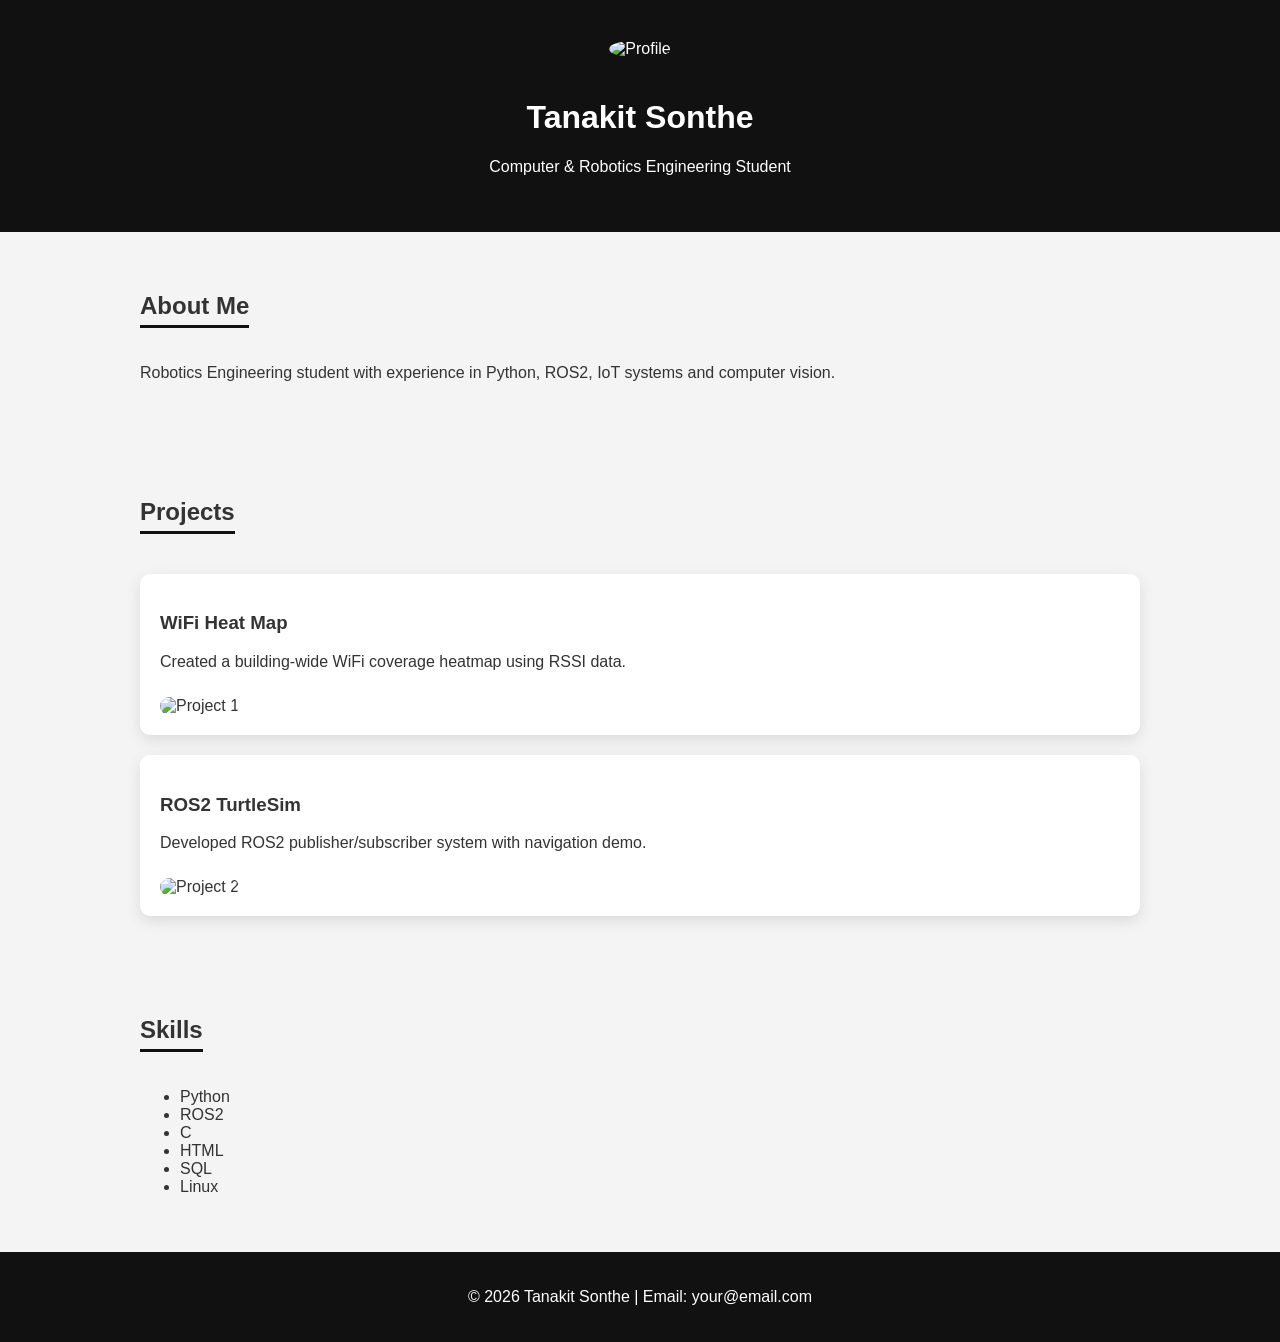
==== index.html @ e20c1412 "Update index.html" ====
<!DOCTYPE html>
<html lang="en">
<head>
<meta charset="UTF-8">
<meta name="viewport" content="width=device-width, initial-scale=1.0">
<title>Tanakit Portfolio</title>

<style>
body {
    margin: 0;
    font-family: Arial, sans-serif;
    background: #f4f4f4;
    color: #333;
}

header {
    background: #111;
    color: white;
    text-align: center;
    padding: 40px 20px;
}

header img {
    width: 150px;
    border-radius: 50%;
    margin-bottom: 20px;
}

section {
    padding: 40px 20px;
    max-width: 1000px;
    margin: auto;
}

h2 {
    border-bottom: 3px solid #111;
    display: inline-block;
    padding-bottom: 5px;
}

.project {
    background: white;
    padding: 20px;
    margin-top: 20px;
    border-radius: 10px;
    box-shadow: 0 5px 15px rgba(0,0,0,0.1);
}

.project img {
    width: 100%;
    border-radius: 10px;
    margin-top: 10px;
}

footer {
    text-align: center;
    padding: 20px;
    background: #111;
    color: white;
}
</style>
</head>

<body>

<header>
    <!-- เปลี่ยนรูปตรงนี้ -->
    <img src="images/profile.jpg" alt="Profile">
    <h1>Tanakit Sonthe</h1>
    <p>Computer & Robotics Engineering Student</p>
</header>

<section>
    <h2>About Me</h2>
    <p>
        Robotics Engineering student with experience in Python, ROS2, 
        IoT systems and computer vision.
    </p>
</section>

<section>
    <h2>Projects</h2>

    <div class="project">
        <h3>WiFi Heat Map</h3>
        <p>Created a building-wide WiFi coverage heatmap using RSSI data.</p>
        <!-- ใส่รูปโปรเจค -->
        <img src="images/project1.jpg" alt="Project 1">
    </div>

    <div class="project">
        <h3>ROS2 TurtleSim</h3>
        <p>Developed ROS2 publisher/subscriber system with navigation demo.</p>
        <img src="images/project2.jpg" alt="Project 2">
    </div>

</section>

<section>
    <h2>Skills</h2>
    <ul>
        <li>Python</li>
        <li>ROS2</li>
        <li>C</li>
        <li>HTML</li>
        <li>SQL</li>
        <li>Linux</li>
    </ul>
</section>

<footer>
    <p>© 2026 Tanakit Sonthe | Email: your@email.com</p>
</footer>

</body>
</html>
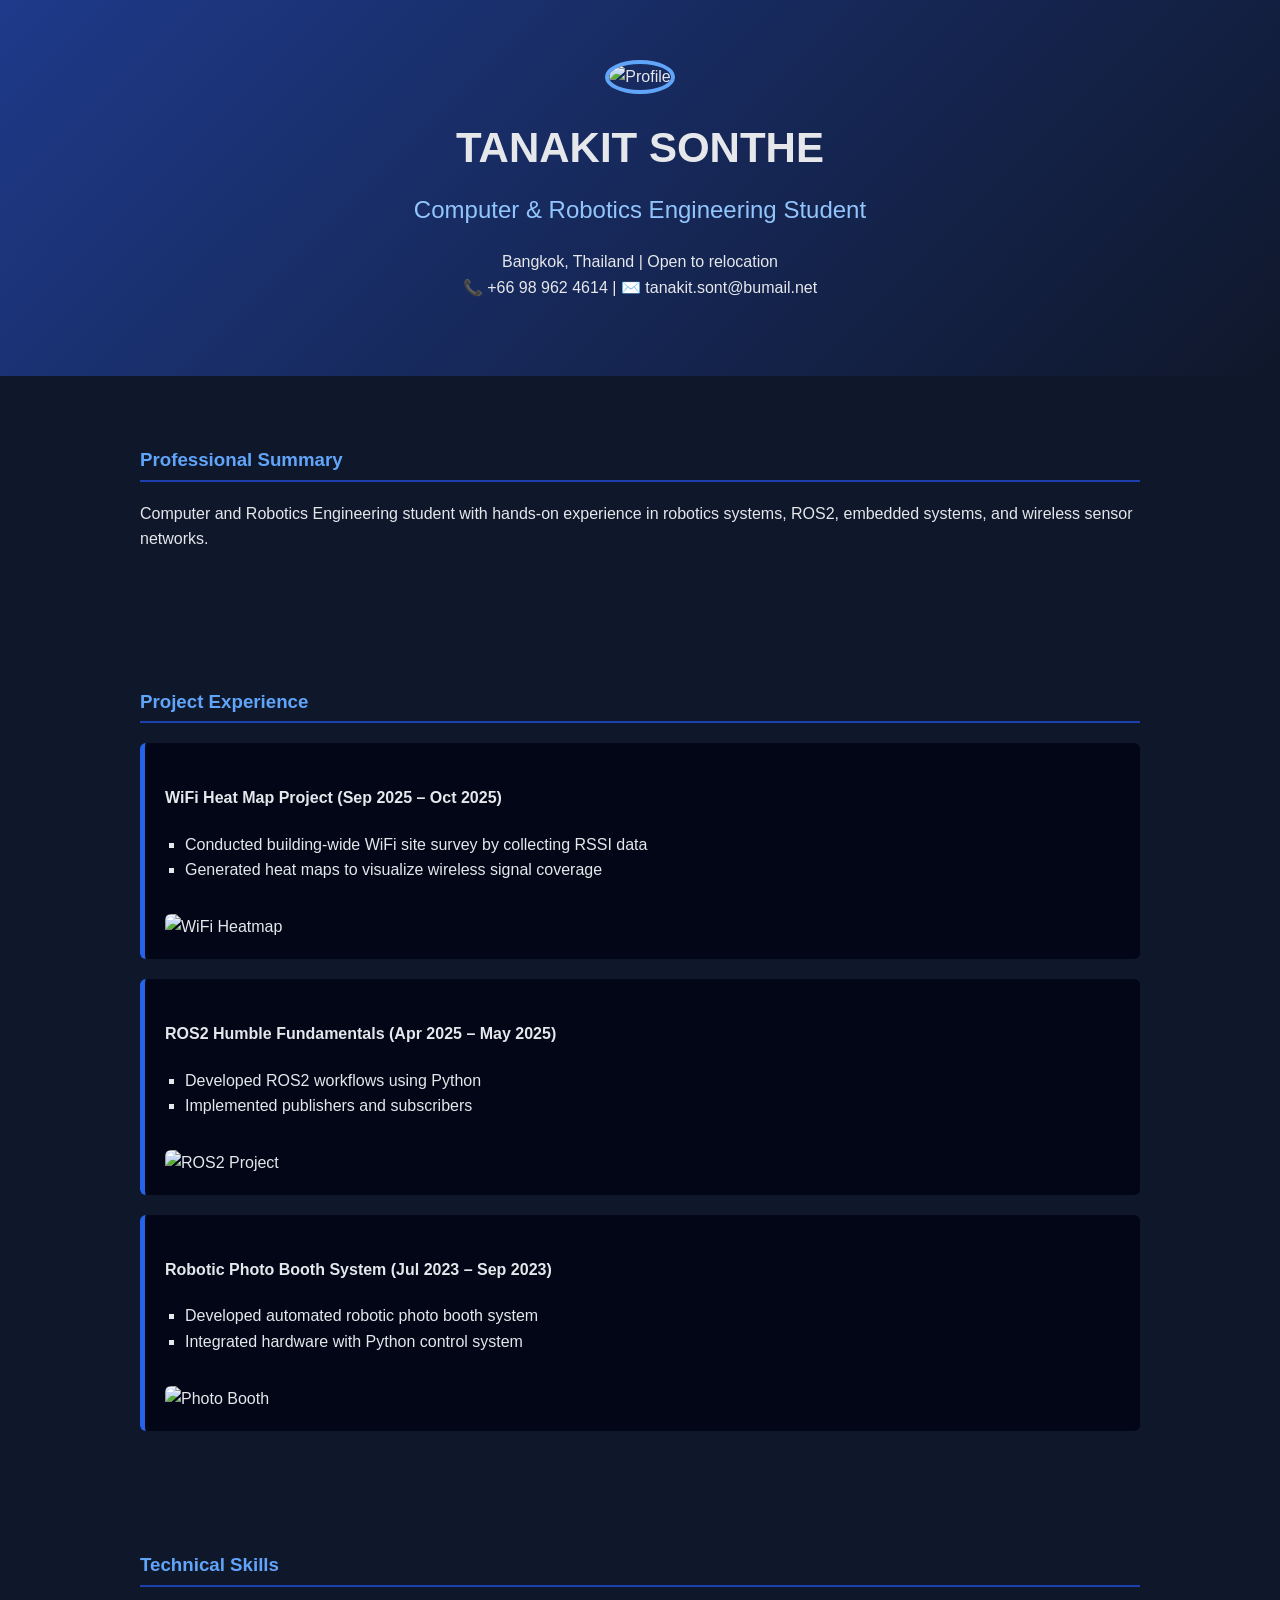
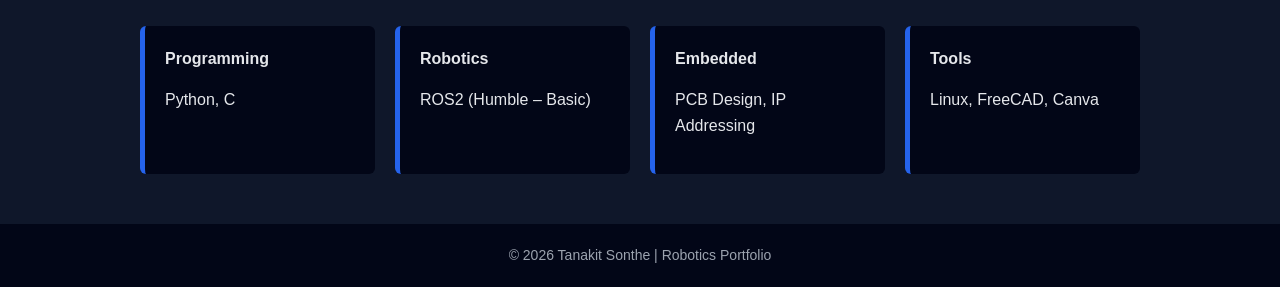
==== commit 2fabcf13: "Update index.html" ====
--- a/index.html
+++ b/index.html
@@ -1,115 +1,183 @@
 <!DOCTYPE html>
 <html lang="en">
 <head>
-<meta charset="UTF-8">
-<meta name="viewport" content="width=device-width, initial-scale=1.0">
-<title>Tanakit Portfolio</title>
+    <meta charset="UTF-8">
+    <title>Tanakit Sonthe | Portfolio</title>
+    <meta name="viewport" content="width=device-width, initial-scale=1.0">
 
-<style>
-body {
-    margin: 0;
-    font-family: Arial, sans-serif;
-    background: #f4f4f4;
-    color: #333;
-}
+    <style>
+        body {
+            margin: 0;
+            font-family: Arial, Helvetica, sans-serif;
+            background: #0f172a;
+            color: #e5e7eb;
+            line-height: 1.6;
+        }
 
-header {
-    background: #111;
-    color: white;
-    text-align: center;
-    padding: 40px 20px;
-}
+        header {
+            background: linear-gradient(135deg, #1e3a8a, #0f172a);
+            padding: 60px 20px;
+            text-align: center;
+        }
 
-header img {
-    width: 150px;
-    border-radius: 50%;
-    margin-bottom: 20px;
-}
+        .profile-img {
+            width: 150px;
+            height: 150px;
+            border-radius: 50%;
+            object-fit: cover;
+            border: 4px solid #60a5fa;
+            margin-bottom: 20px;
+        }
 
-section {
-    padding: 40px 20px;
-    max-width: 1000px;
-    margin: auto;
-}
+        header h1 {
+            margin: 0;
+            font-size: 42px;
+        }
 
-h2 {
-    border-bottom: 3px solid #111;
-    display: inline-block;
-    padding-bottom: 5px;
-}
+        header h2 {
+            margin-top: 10px;
+            font-weight: normal;
+            color: #93c5fd;
+        }
 
-.project {
-    background: white;
-    padding: 20px;
-    margin-top: 20px;
-    border-radius: 10px;
-    box-shadow: 0 5px 15px rgba(0,0,0,0.1);
-}
+        section {
+            max-width: 1000px;
+            margin: auto;
+            padding: 50px 20px;
+        }
 
-.project img {
-    width: 100%;
-    border-radius: 10px;
-    margin-top: 10px;
-}
+        h3 {
+            color: #60a5fa;
+            border-bottom: 2px solid #1e40af;
+            padding-bottom: 5px;
+        }
 
-footer {
-    text-align: center;
-    padding: 20px;
-    background: #111;
-    color: white;
-}
-</style>
+        .card {
+            background: #020617;
+            border-left: 5px solid #2563eb;
+            padding: 20px;
+            margin-top: 20px;
+            border-radius: 6px;
+        }
+
+        .project-img {
+            width: 100%;
+            margin-top: 15px;
+            border-radius: 6px;
+        }
+
+        ul {
+            list-style: square;
+            padding-left: 20px;
+        }
+
+        .skills {
+            display: grid;
+            grid-template-columns: repeat(auto-fit, minmax(220px, 1fr));
+            gap: 20px;
+        }
+
+        footer {
+            background: #020617;
+            text-align: center;
+            padding: 20px;
+            font-size: 14px;
+            color: #9ca3af;
+        }
+
+        a {
+            color: #60a5fa;
+            text-decoration: none;
+        }
+
+        a:hover {
+            text-decoration: underline;
+        }
+    </style>
 </head>
 
 <body>
 
 <header>
-    <!-- เปลี่ยนรูปตรงนี้ -->
-    <img src="images/profile.jpg" alt="Profile">
-    <h1>Tanakit Sonthe</h1>
-    <p>Computer & Robotics Engineering Student</p>
+
+    <!-- ใส่รูปโปรไฟล์ตรงนี้ -->
+    <img src="images/profile.jpg" alt="Profile" class="profile-img">
+
+    <h1>TANAKIT SONTHE</h1>
+    <h2>Computer & Robotics Engineering Student</h2>
+    <p>
+        Bangkok, Thailand | Open to relocation<br>
+        📞 +66 98 962 4614 | ✉️ tanakit.sont@bumail.net
+    </p>
 </header>
 
 <section>
-    <h2>About Me</h2>
+    <h3>Professional Summary</h3>
     <p>
-        Robotics Engineering student with experience in Python, ROS2, 
-        IoT systems and computer vision.
+        Computer and Robotics Engineering student with hands-on experience in robotics systems,
+        ROS2, embedded systems, and wireless sensor networks.
     </p>
 </section>
 
 <section>
-    <h2>Projects</h2>
+    <h3>Project Experience</h3>
 
-    <div class="project">
-        <h3>WiFi Heat Map</h3>
-        <p>Created a building-wide WiFi coverage heatmap using RSSI data.</p>
+    <div class="card">
+        <h4>WiFi Heat Map Project (Sep 2025 – Oct 2025)</h4>
+        <ul>
+            <li>Conducted building-wide WiFi site survey by collecting RSSI data</li>
+            <li>Generated heat maps to visualize wireless signal coverage</li>
+        </ul>
+
         <!-- ใส่รูปโปรเจค -->
-        <img src="images/project1.jpg" alt="Project 1">
+        <img src="images/wifi.jpg" alt="WiFi Heatmap" class="project-img">
     </div>
 
-    <div class="project">
-        <h3>ROS2 TurtleSim</h3>
-        <p>Developed ROS2 publisher/subscriber system with navigation demo.</p>
-        <img src="images/project2.jpg" alt="Project 2">
+    <div class="card">
+        <h4>ROS2 Humble Fundamentals (Apr 2025 – May 2025)</h4>
+        <ul>
+            <li>Developed ROS2 workflows using Python</li>
+            <li>Implemented publishers and subscribers</li>
+        </ul>
+
+        <img src="images/ros2.jpg" alt="ROS2 Project" class="project-img">
     </div>
 
+    <div class="card">
+        <h4>Robotic Photo Booth System (Jul 2023 – Sep 2023)</h4>
+        <ul>
+            <li>Developed automated robotic photo booth system</li>
+            <li>Integrated hardware with Python control system</li>
+        </ul>
+
+        <img src="images/photobooth.jpg" alt="Photo Booth" class="project-img">
+    </div>
 </section>
 
 <section>
-    <h2>Skills</h2>
-    <ul>
-        <li>Python</li>
-        <li>ROS2</li>
-        <li>C</li>
-        <li>HTML</li>
-        <li>SQL</li>
-        <li>Linux</li>
-    </ul>
+    <h3>Technical Skills</h3>
+    <div class="skills">
+        <div class="card">
+            <strong>Programming</strong>
+            <p>Python, C</p>
+        </div>
+        <div class="card">
+            <strong>Robotics</strong>
+            <p>ROS2 (Humble – Basic)</p>
+        </div>
+        <div class="card">
+            <strong>Embedded</strong>
+            <p>PCB Design, IP Addressing</p>
+        </div>
+        <div class="card">
+            <strong>Tools</strong>
+            <p>Linux, FreeCAD, Canva</p>
+        </div>
+    </div>
 </section>
 
 <footer>
-    <p>© 2026 Tanakit Sonthe | Email: your@email.com</p>
+    © 2026 Tanakit Sonthe | Robotics Portfolio
 </footer>
 
 </body>
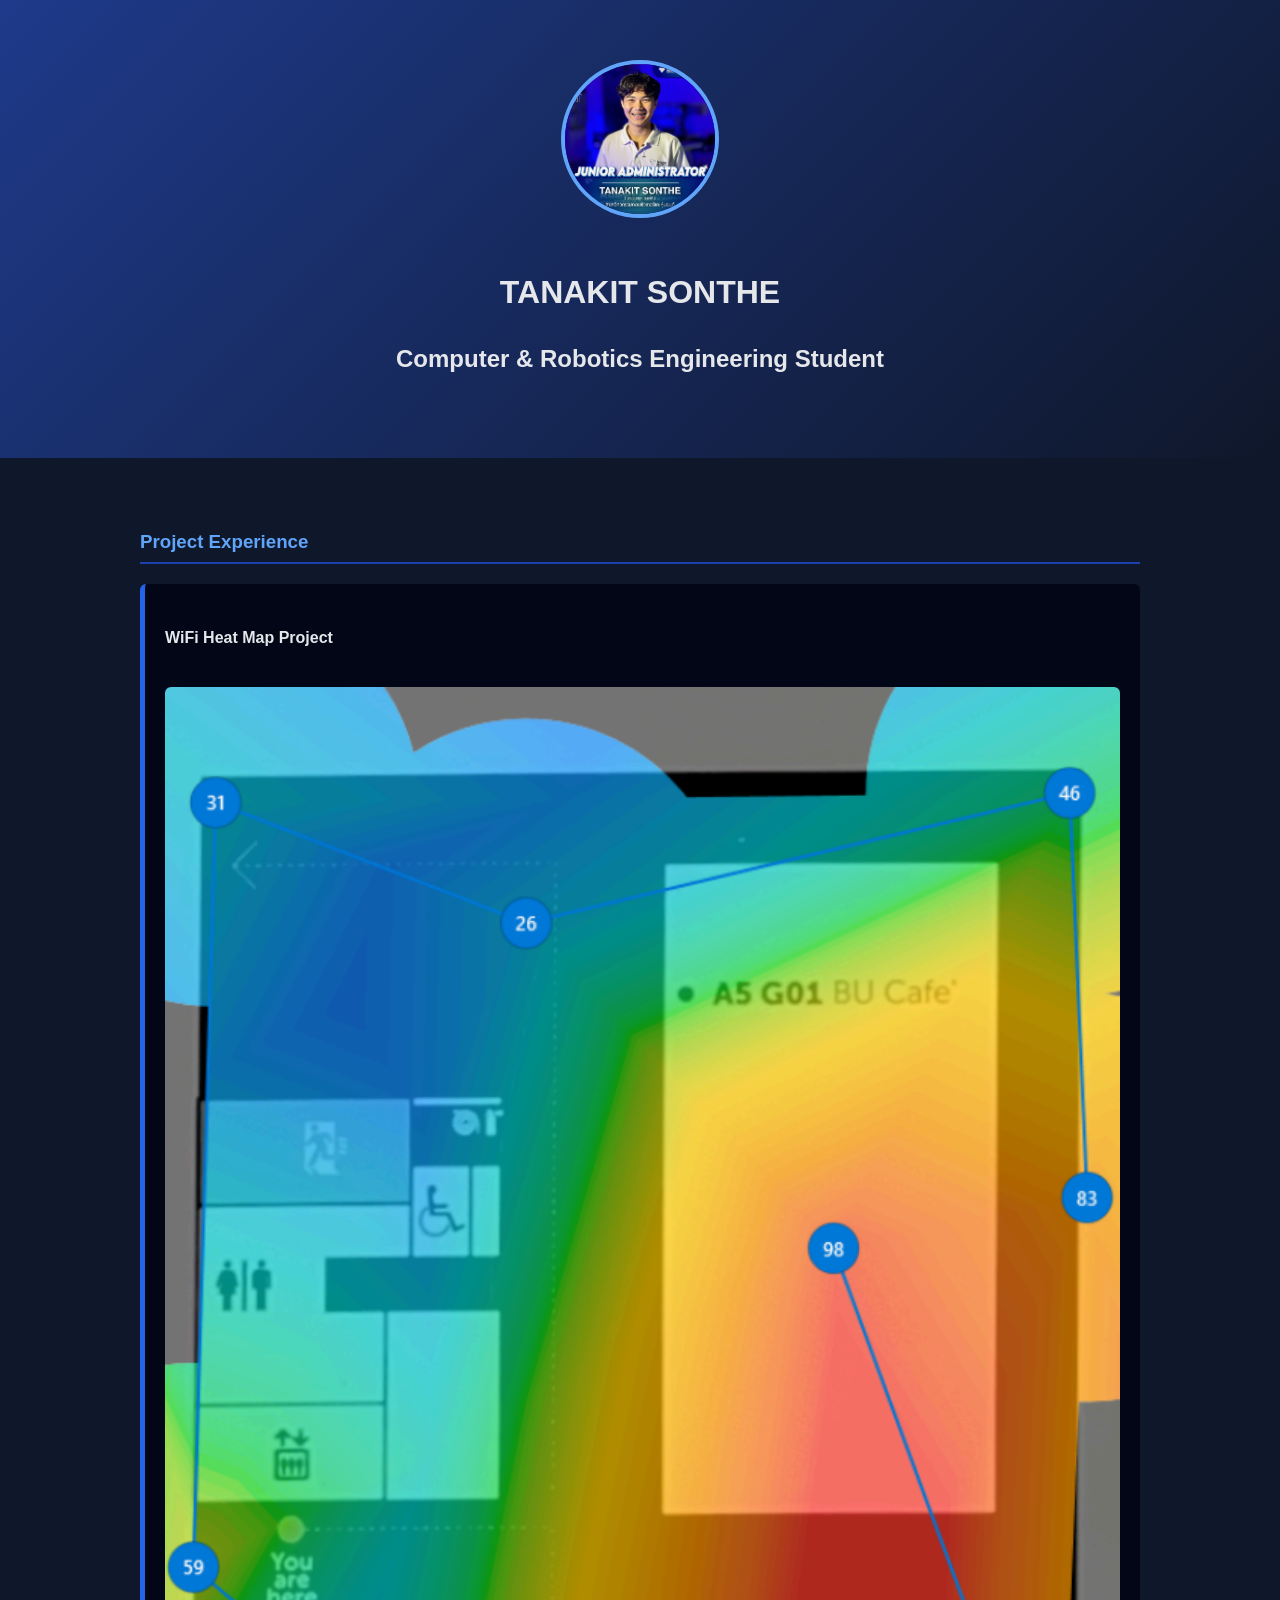
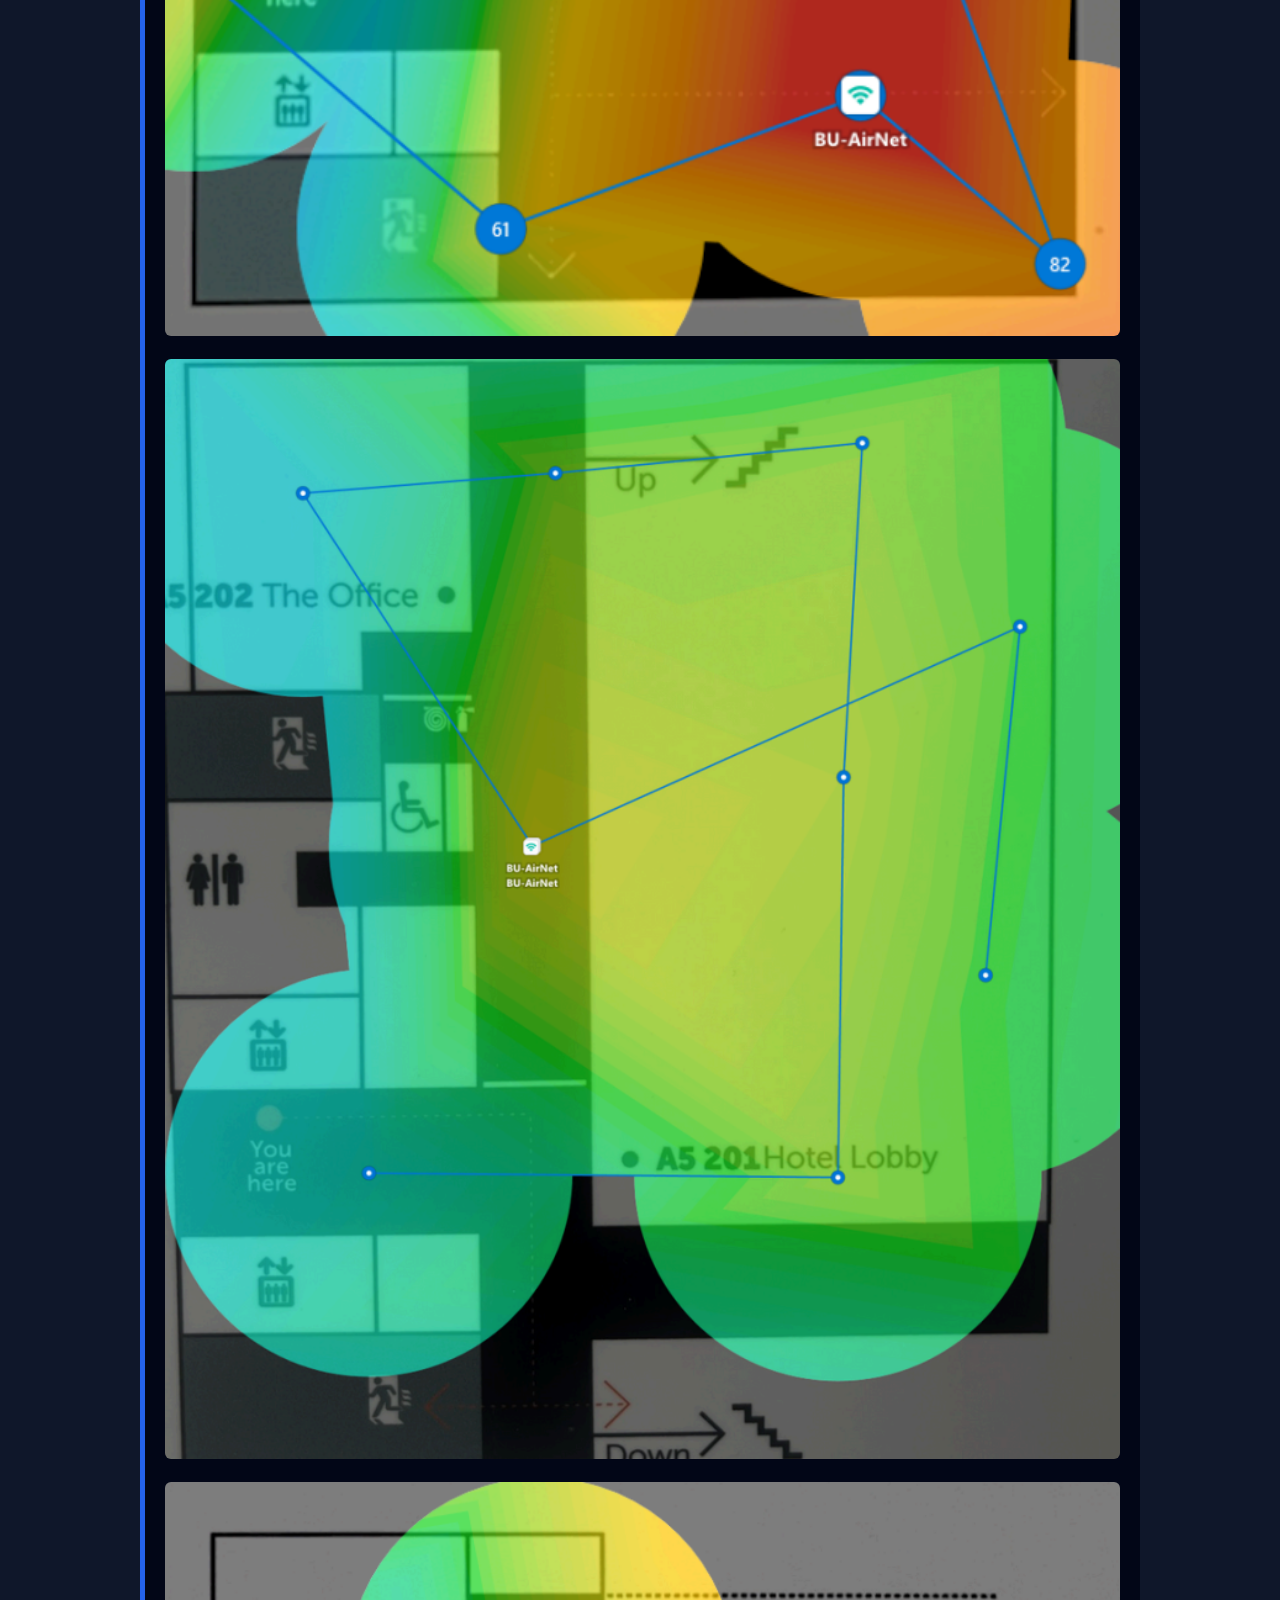
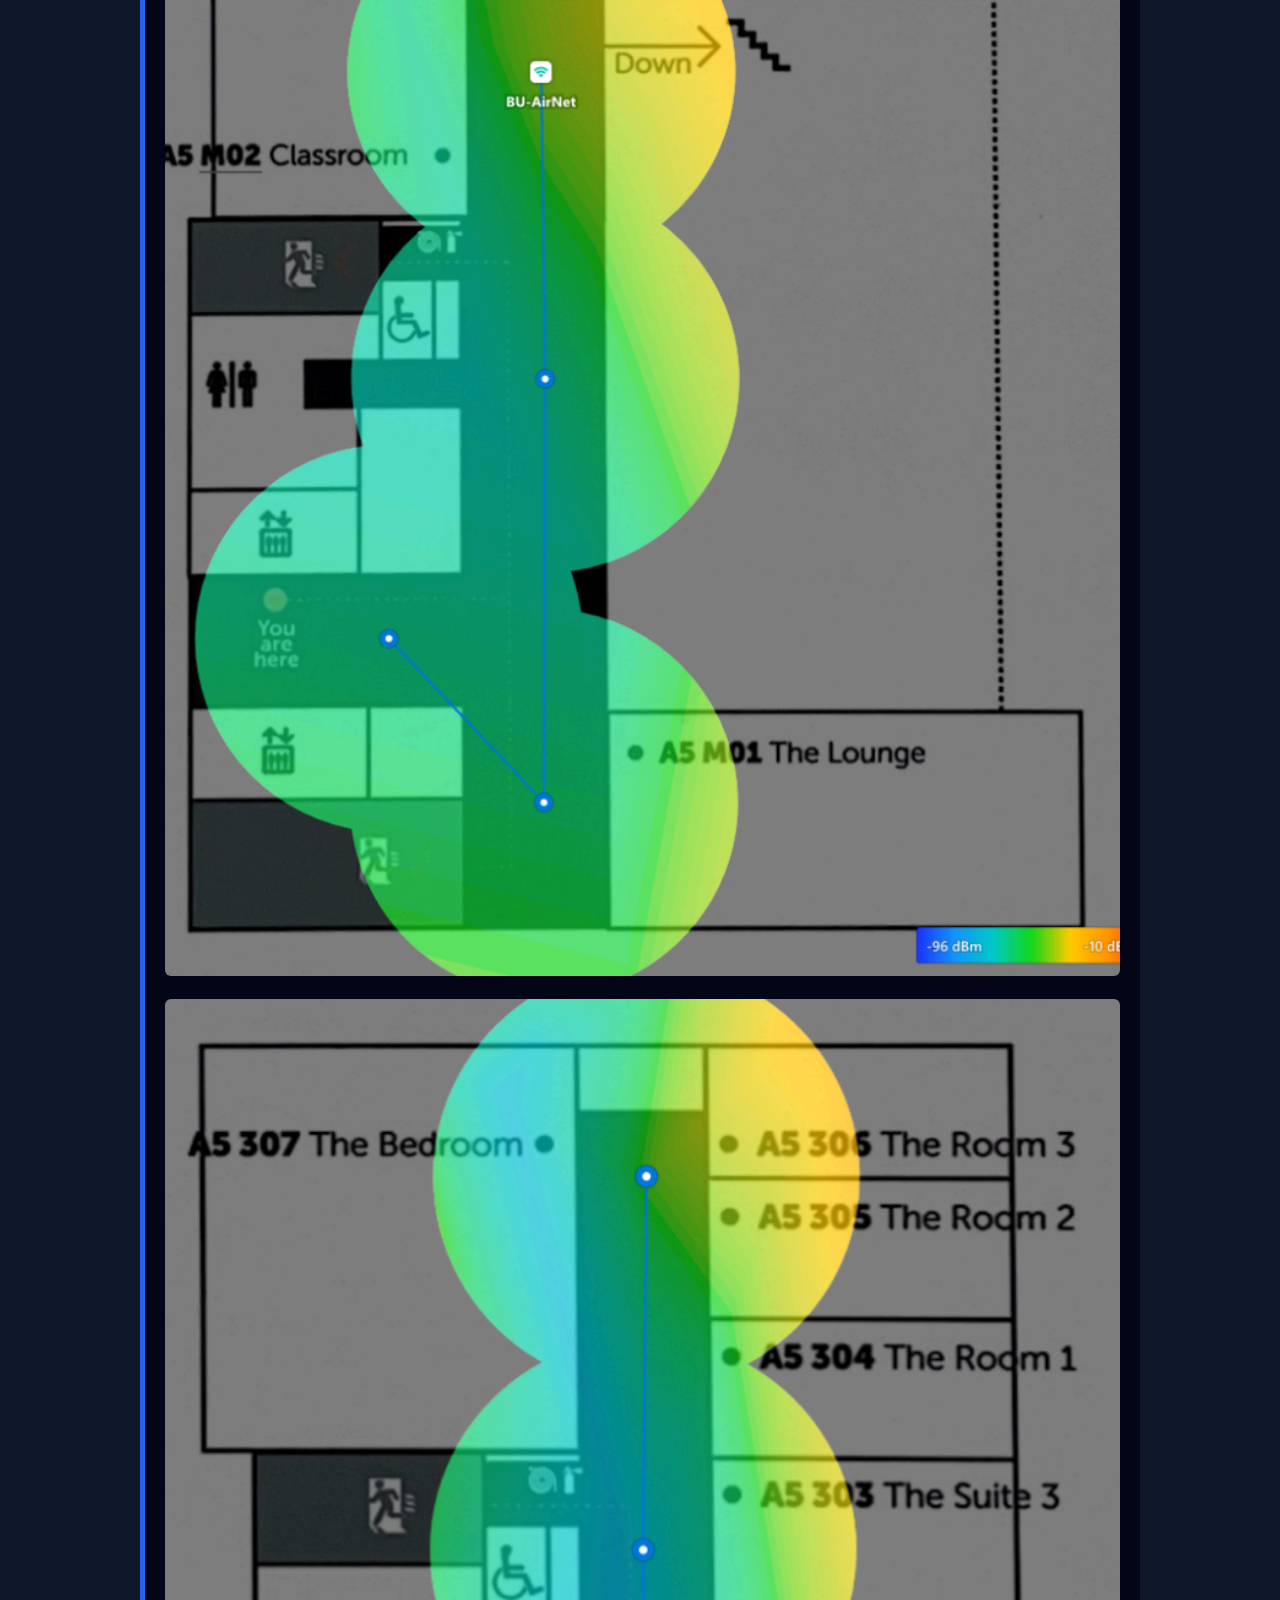
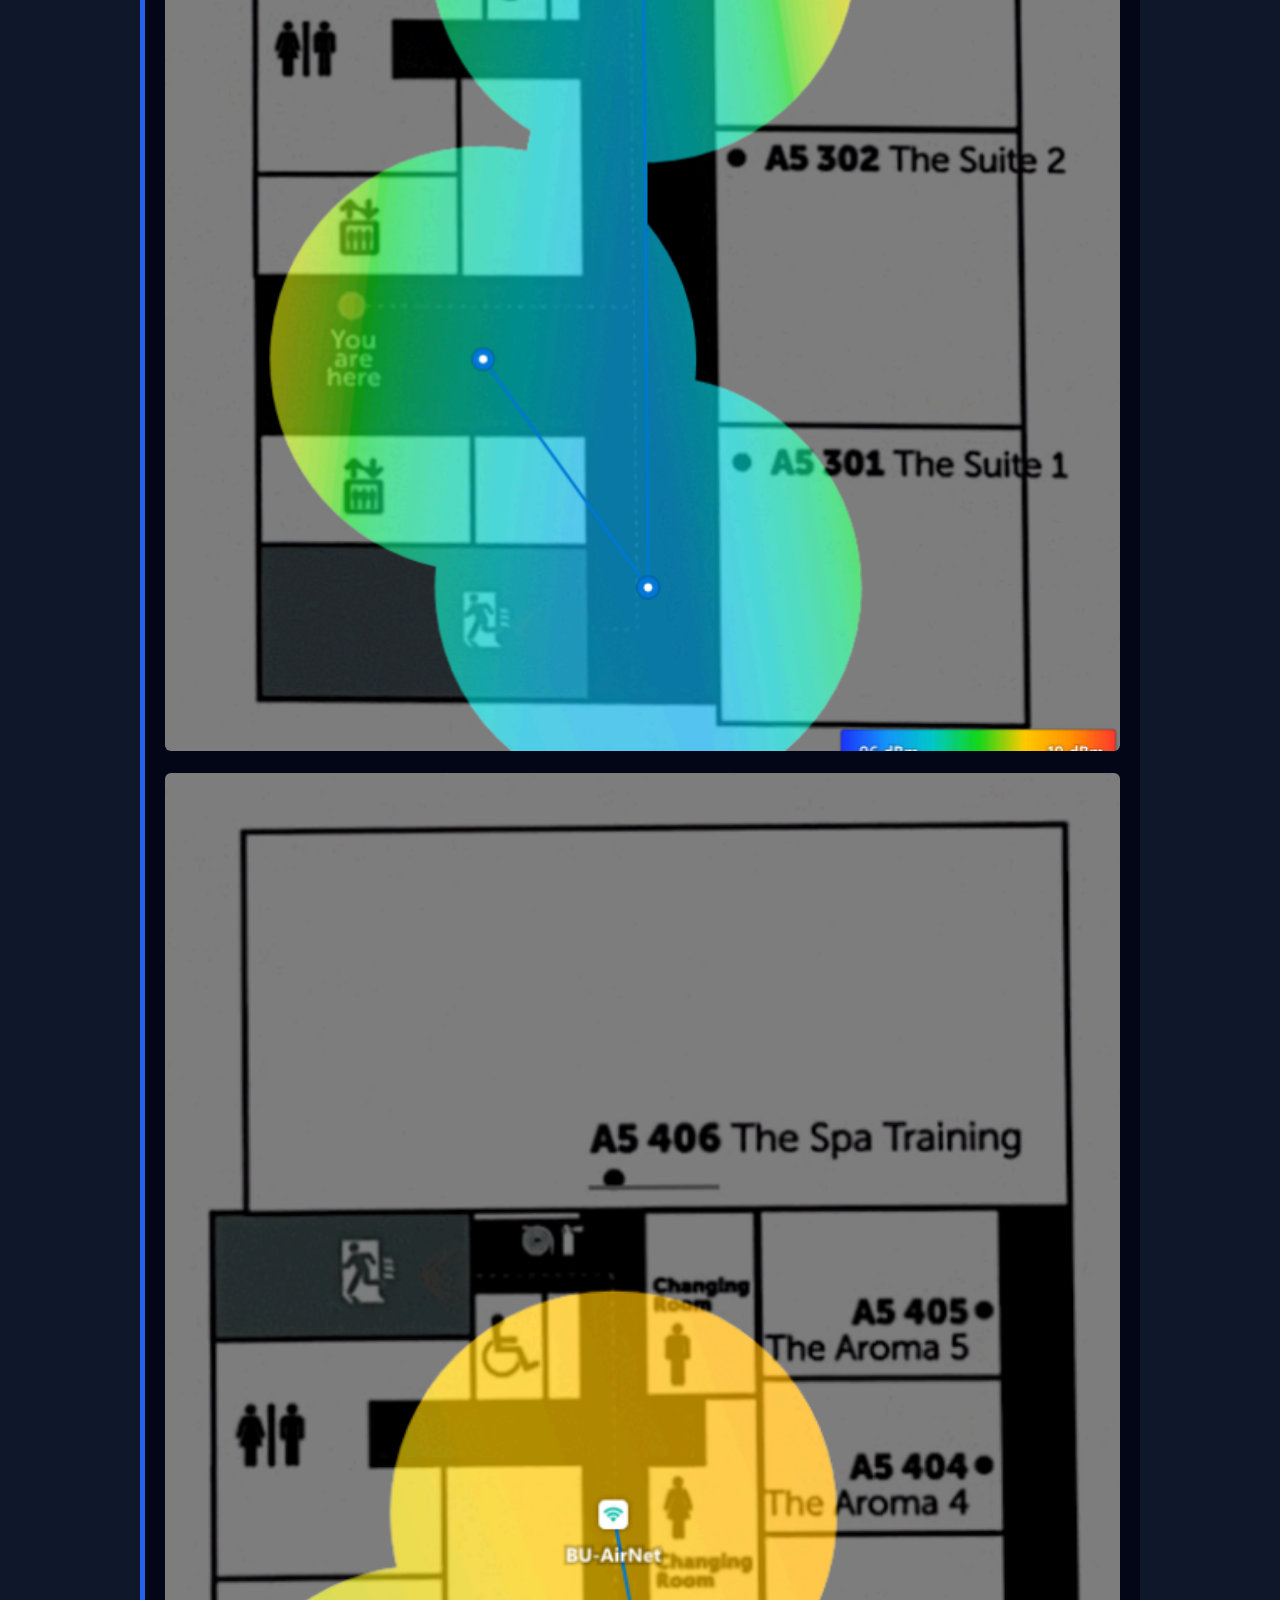
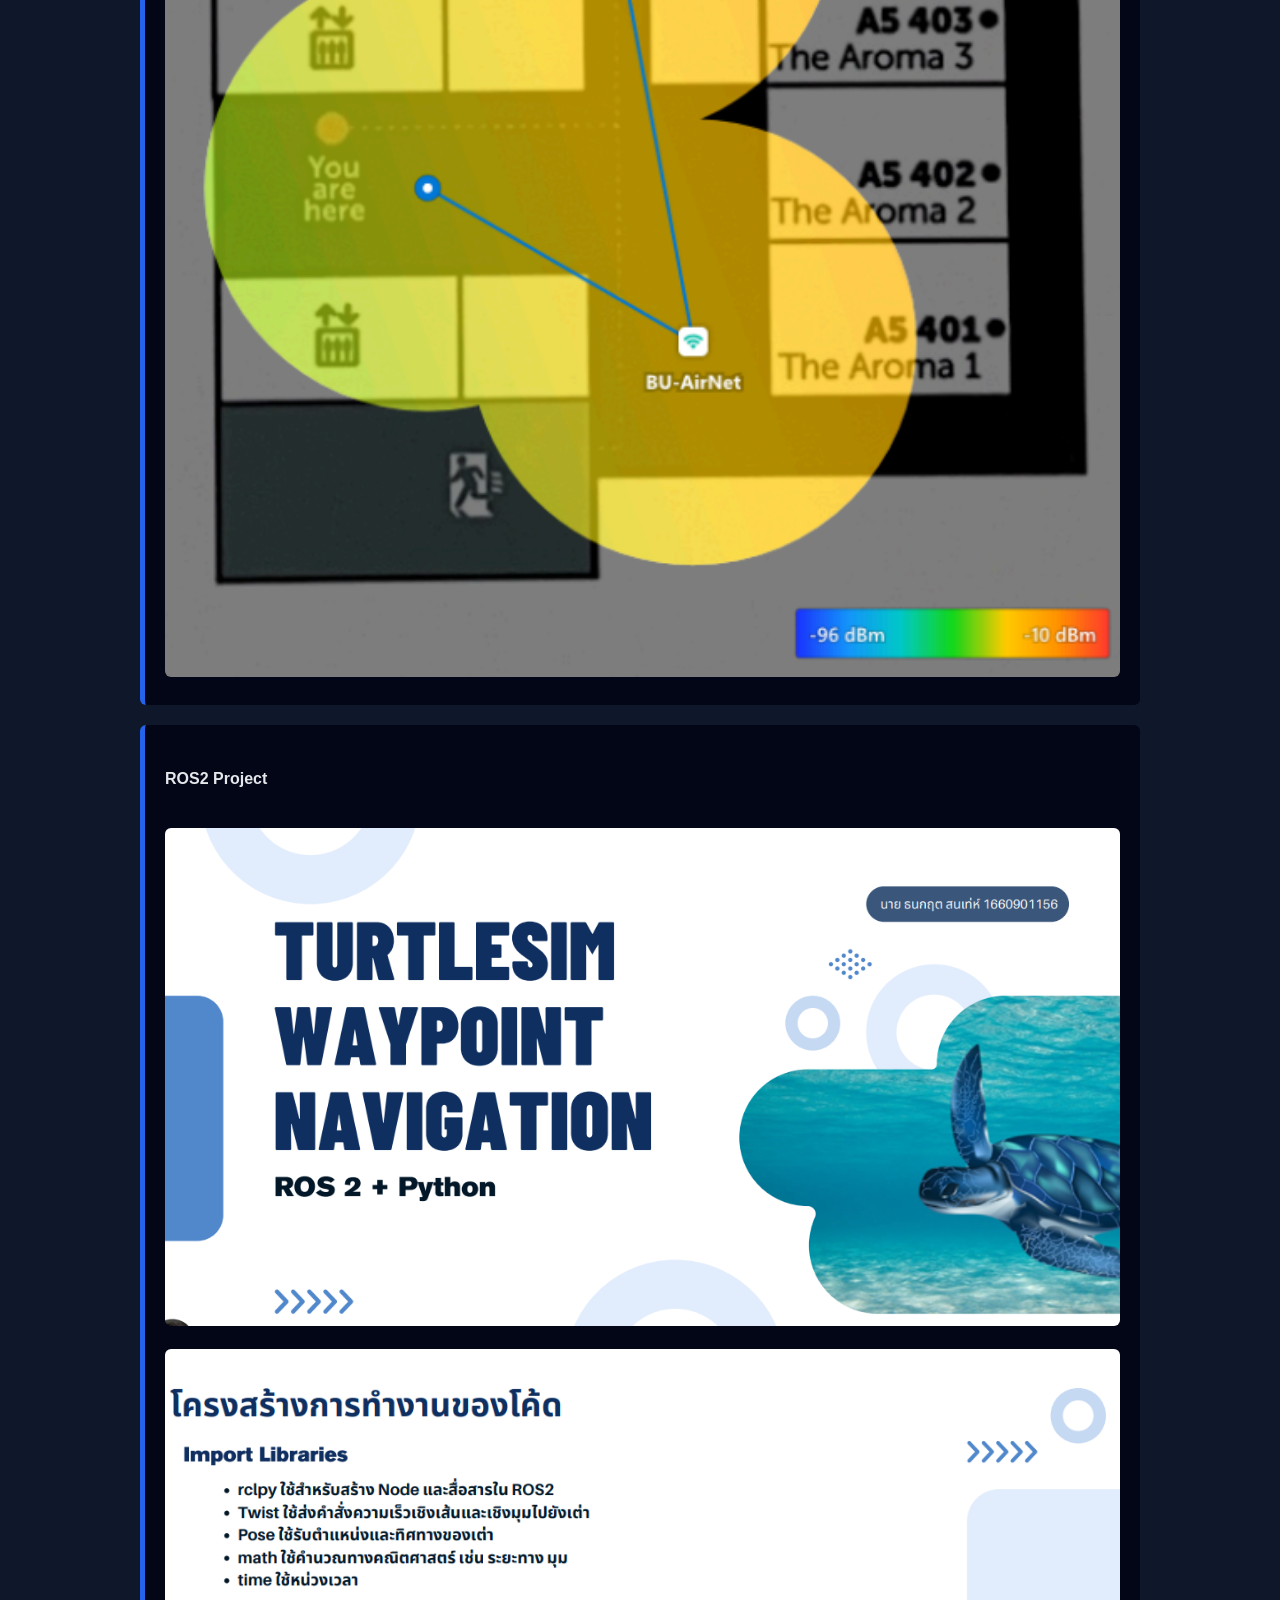
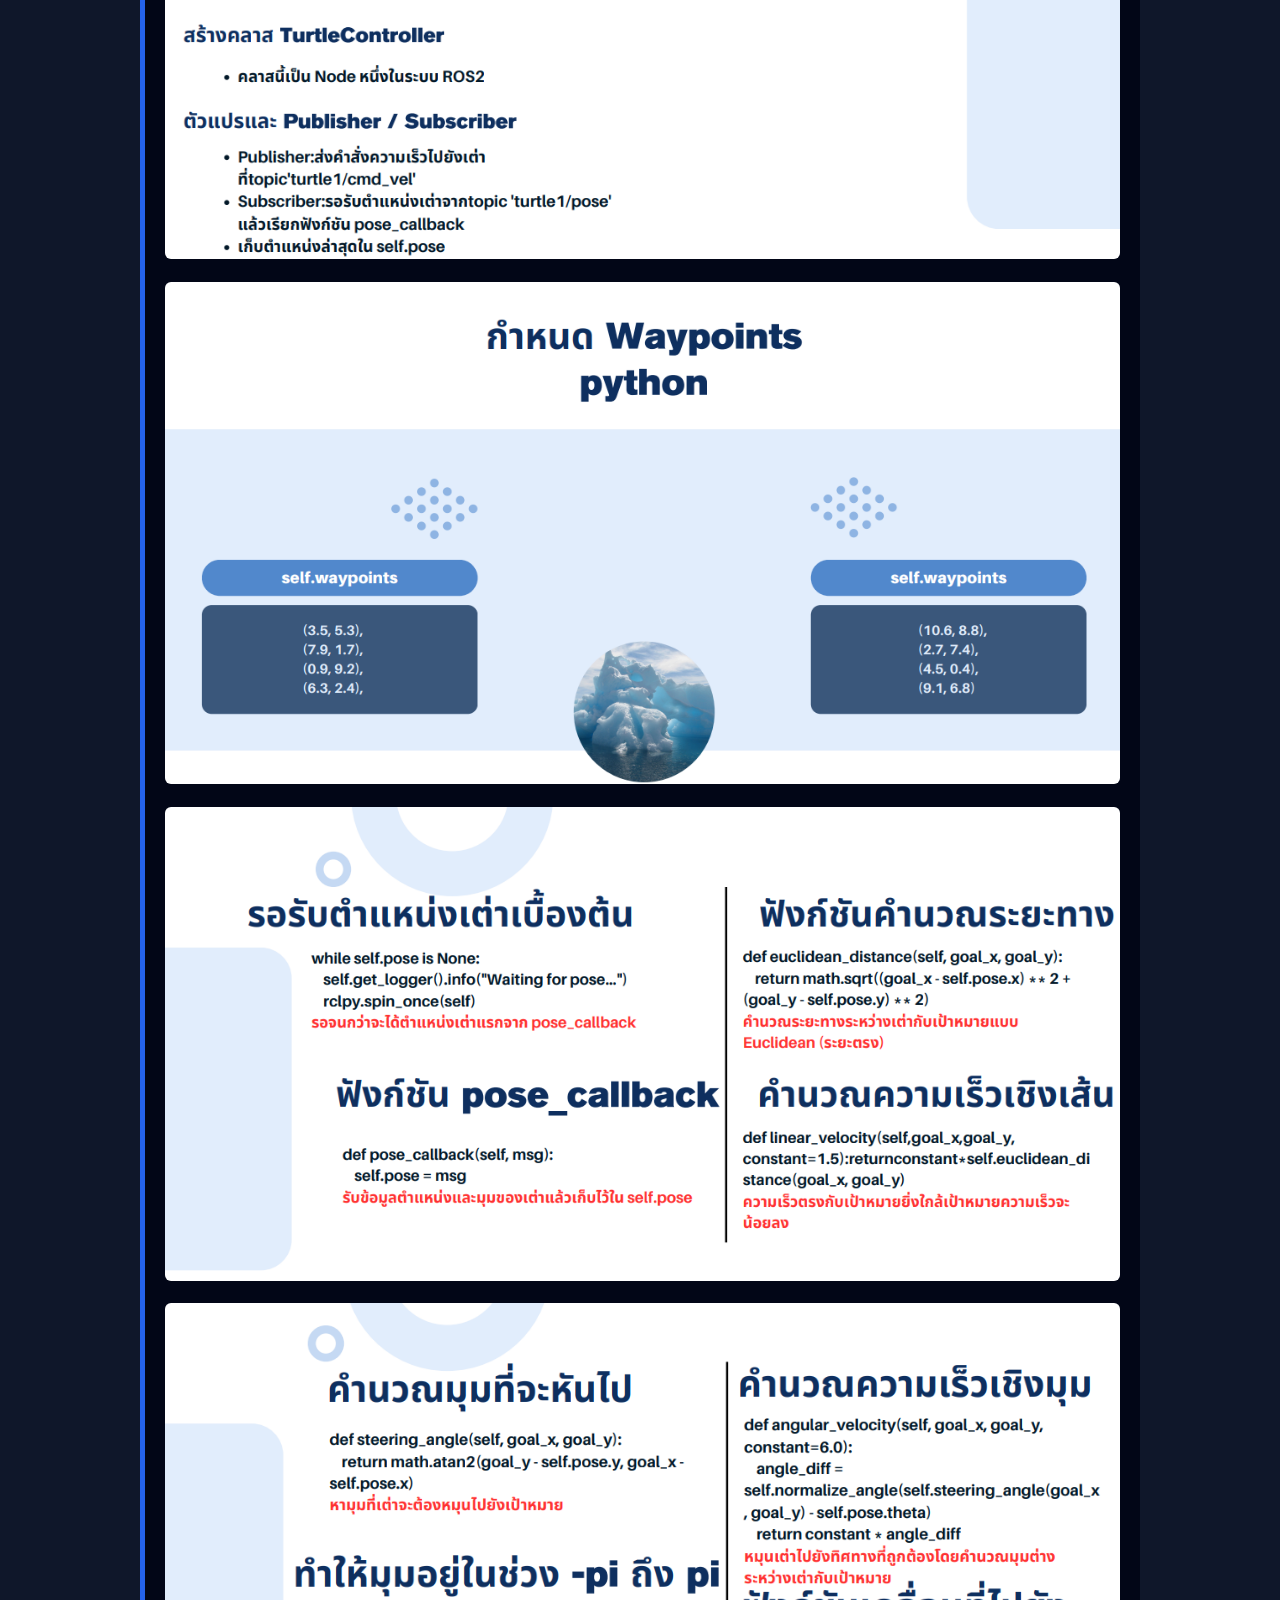
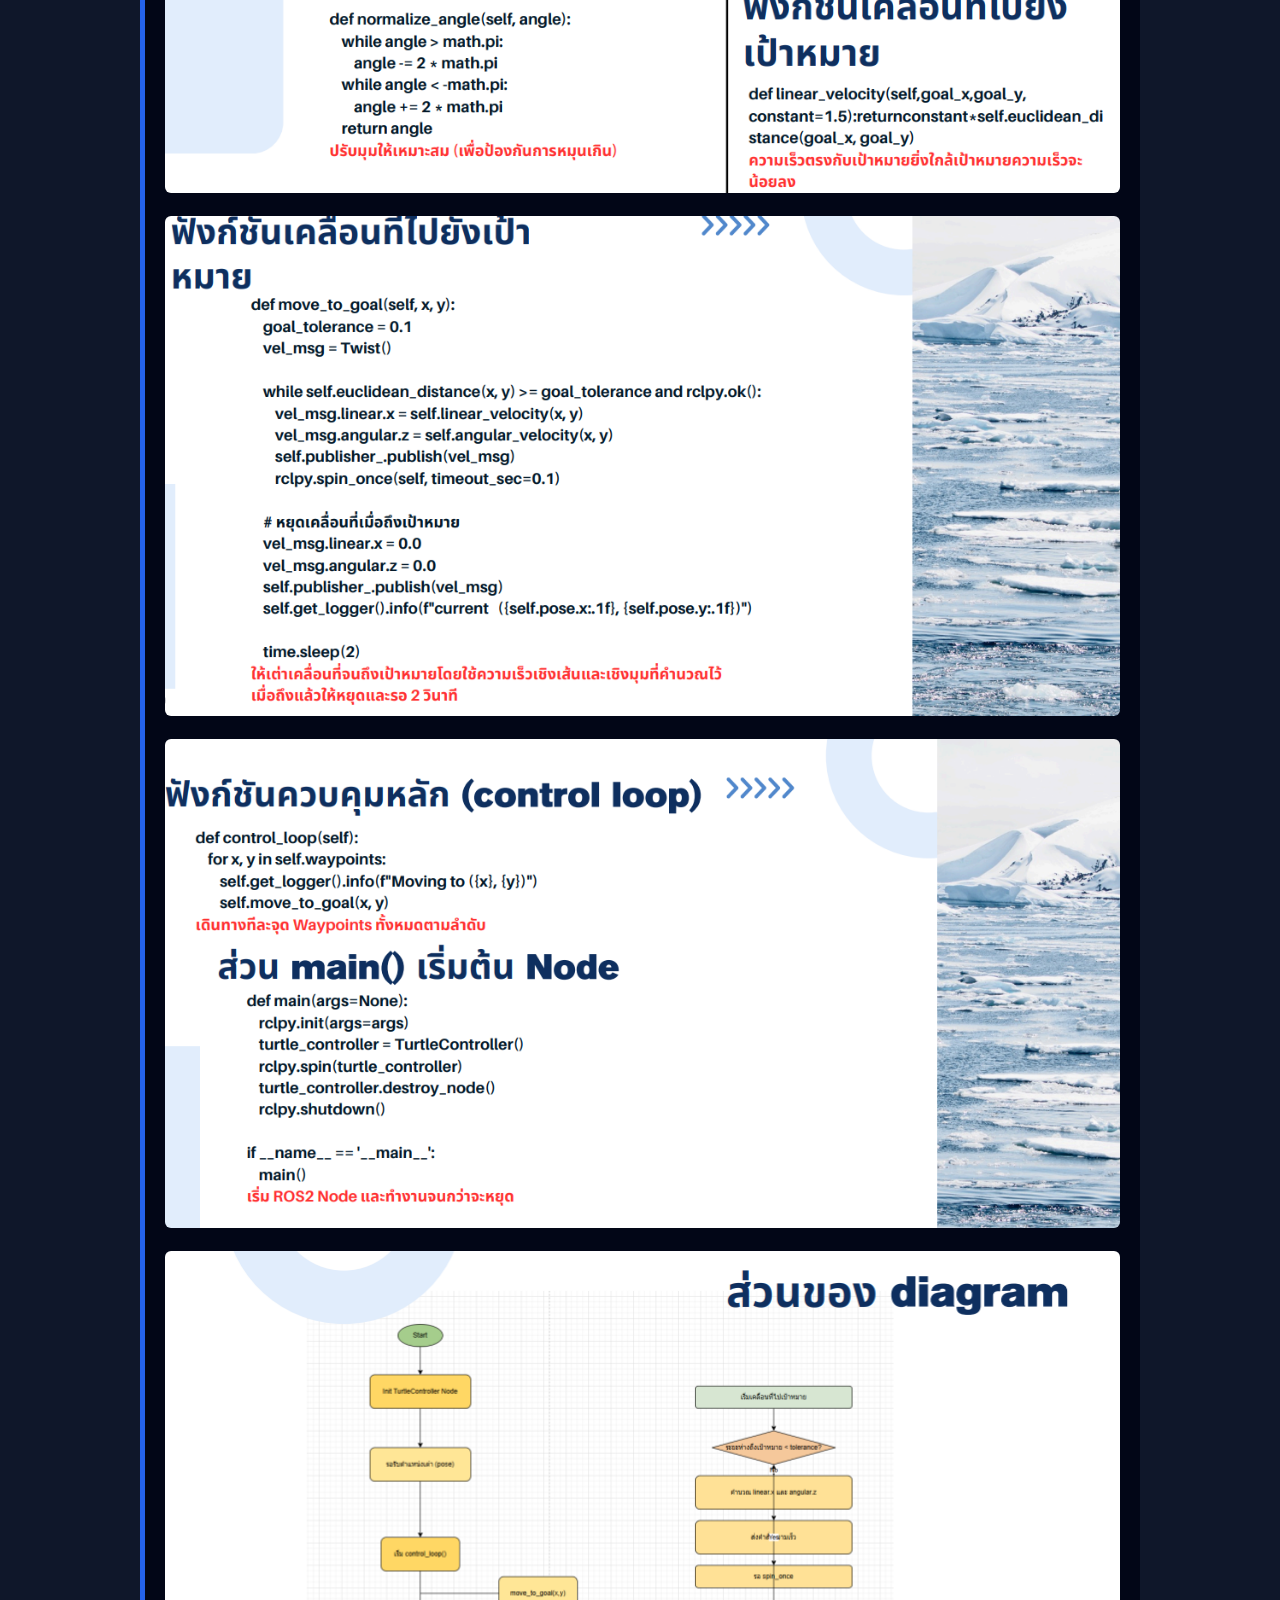
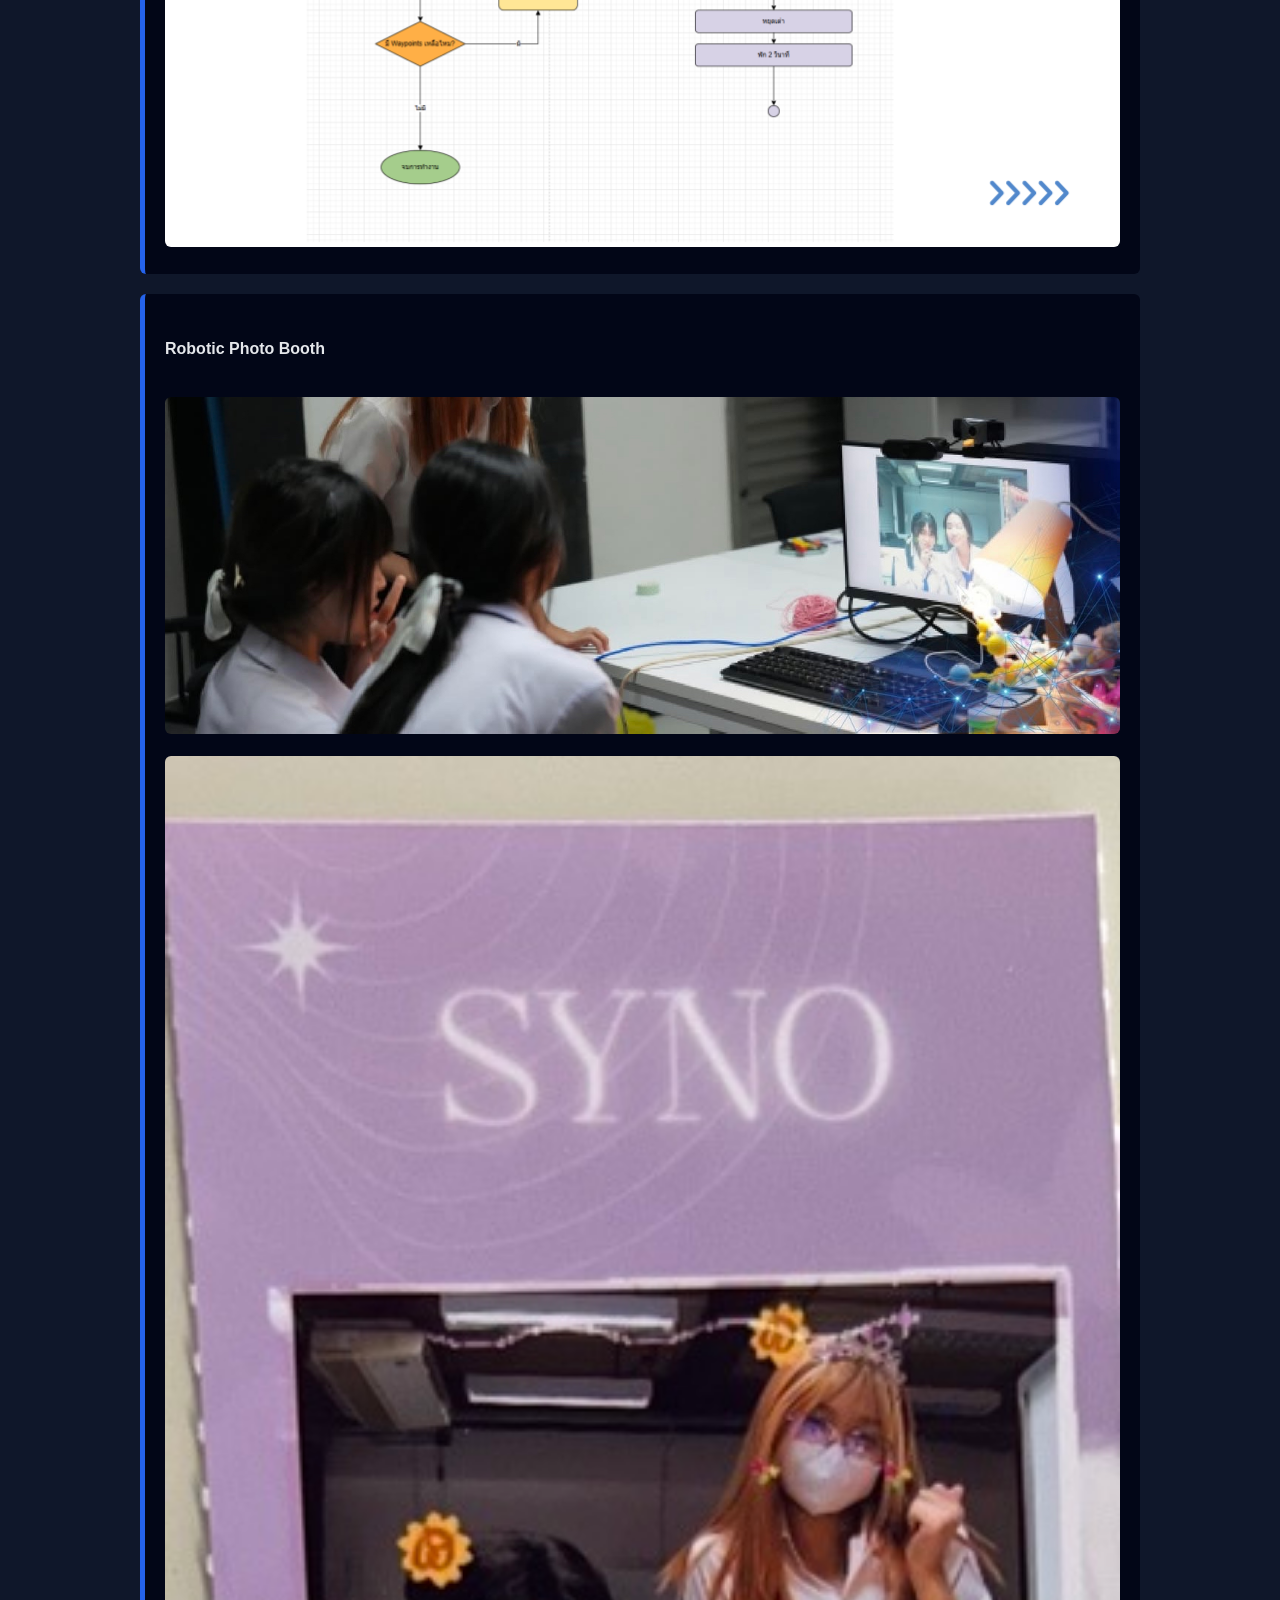
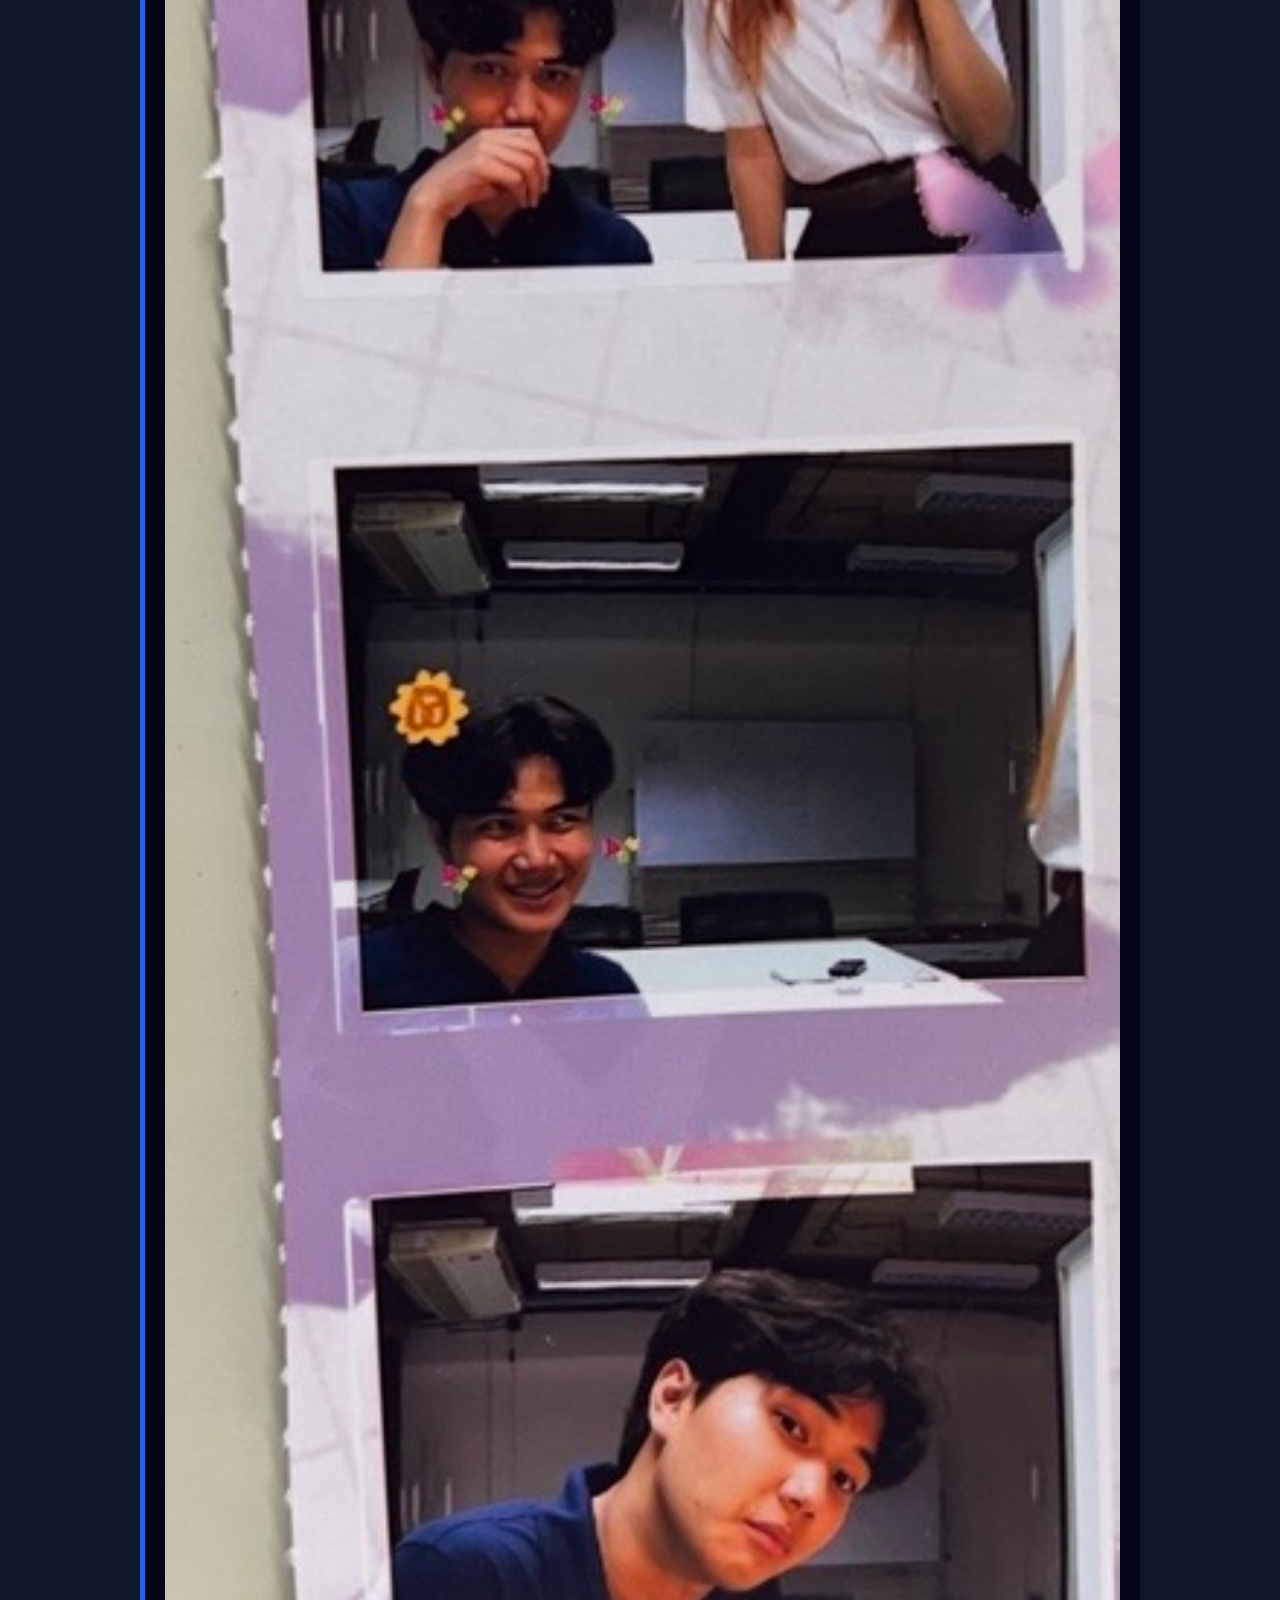
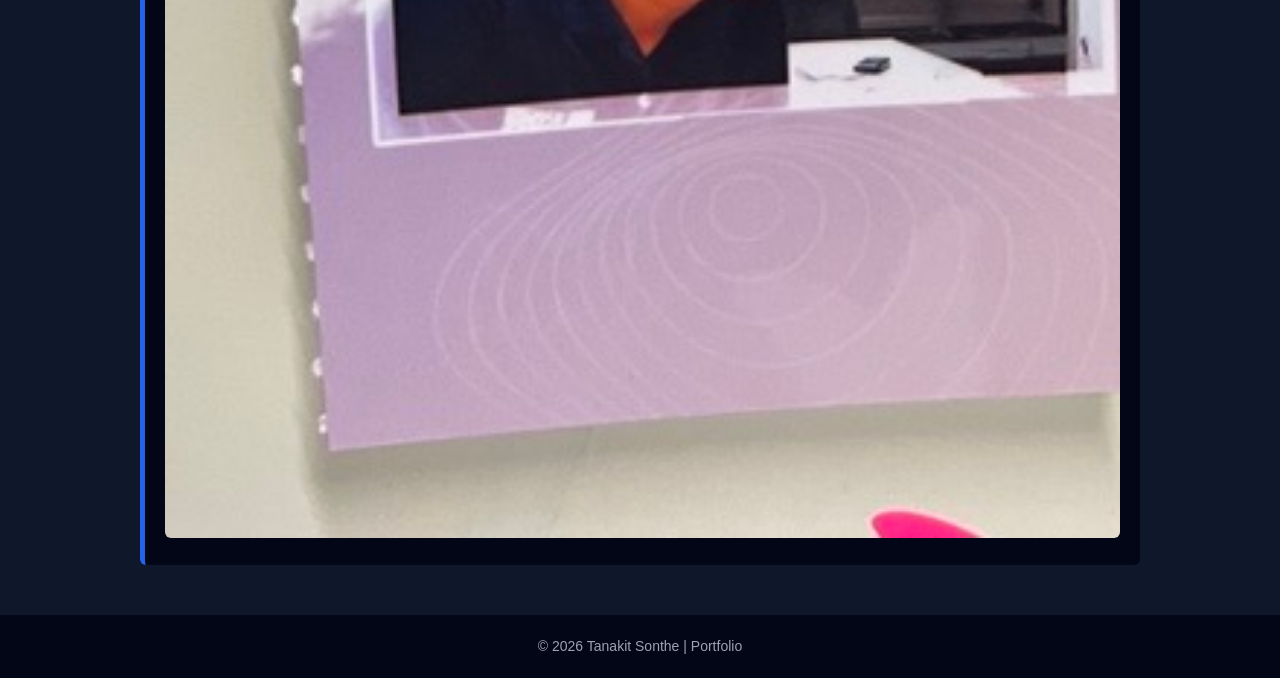
==== commit b8851d39: "Update index.html" ====
--- a/index.html
+++ b/index.html
@@ -29,17 +29,6 @@
             margin-bottom: 20px;
         }
 
-        header h1 {
-            margin: 0;
-            font-size: 42px;
-        }
-
-        header h2 {
-            margin-top: 10px;
-            font-weight: normal;
-            color: #93c5fd;
-        }
-
         section {
             max-width: 1000px;
             margin: auto;
@@ -66,17 +55,6 @@
             border-radius: 6px;
         }
 
-        ul {
-            list-style: square;
-            padding-left: 20px;
-        }
-
-        .skills {
-            display: grid;
-            grid-template-columns: repeat(auto-fit, minmax(220px, 1fr));
-            gap: 20px;
-        }
-
         footer {
             background: #020617;
             text-align: center;
@@ -84,100 +62,54 @@
             font-size: 14px;
             color: #9ca3af;
         }
-
-        a {
-            color: #60a5fa;
-            text-decoration: none;
-        }
-
-        a:hover {
-            text-decoration: underline;
-        }
     </style>
 </head>
 
 <body>
 
 <header>
-
-    <!-- ใส่รูปโปรไฟล์ตรงนี้ -->
     <img src="images/profile.jpg" alt="Profile" class="profile-img">
-
     <h1>TANAKIT SONTHE</h1>
     <h2>Computer & Robotics Engineering Student</h2>
-    <p>
-        Bangkok, Thailand | Open to relocation<br>
-        📞 +66 98 962 4614 | ✉️ tanakit.sont@bumail.net
-    </p>
 </header>
-
-<section>
-    <h3>Professional Summary</h3>
-    <p>
-        Computer and Robotics Engineering student with hands-on experience in robotics systems,
-        ROS2, embedded systems, and wireless sensor networks.
-    </p>
-</section>
 
 <section>
     <h3>Project Experience</h3>
 
+    <!-- WIFI -->
     <div class="card">
-        <h4>WiFi Heat Map Project (Sep 2025 – Oct 2025)</h4>
-        <ul>
-            <li>Conducted building-wide WiFi site survey by collecting RSSI data</li>
-            <li>Generated heat maps to visualize wireless signal coverage</li>
-        </ul>
-
-        <!-- ใส่รูปโปรเจค -->
-        <img src="images/wifi.jpg" alt="WiFi Heatmap" class="project-img">
+        <h4>WiFi Heat Map Project</h4>
+        <img src="images/wifi1.png" class="project-img">
+        <img src="images/wifi2.png" class="project-img">
+        <img src="images/wifi3.png" class="project-img">
+        <img src="images/wifi4.png" class="project-img">
+        <img src="images/wifi15.png" class="project-img">
     </div>
 
+    <!-- ROS -->
     <div class="card">
-        <h4>ROS2 Humble Fundamentals (Apr 2025 – May 2025)</h4>
-        <ul>
-            <li>Developed ROS2 workflows using Python</li>
-            <li>Implemented publishers and subscribers</li>
-        </ul>
-
-        <img src="images/ros2.jpg" alt="ROS2 Project" class="project-img">
+        <h4>ROS2 Project</h4>
+        <img src="images/ros1.png" class="project-img">
+        <img src="images/ros2.png" class="project-img">
+        <img src="images/ros3.png" class="project-img">
+        <img src="images/ros4.png" class="project-img">
+        <img src="images/ros5.png" class="project-img">
+        <img src="images/ros6.png" class="project-img">
+        <img src="images/ros7.png" class="project-img">
+        <img src="images/ros8.png" class="project-img">
     </div>
 
+    <!-- PHOTO BOOTH -->
     <div class="card">
-        <h4>Robotic Photo Booth System (Jul 2023 – Sep 2023)</h4>
-        <ul>
-            <li>Developed automated robotic photo booth system</li>
-            <li>Integrated hardware with Python control system</li>
-        </ul>
+        <h4>Robotic Photo Booth</h4>
+        <img src="images/photobooth1.jpg" class="project-img">
+        <img src="images/photobooth2.jpg" class="project-img">
+    </div>
 
-        <img src="images/photobooth.jpg" alt="Photo Booth" class="project-img">
-    </div>
-</section>
-
-<section>
-    <h3>Technical Skills</h3>
-    <div class="skills">
-        <div class="card">
-            <strong>Programming</strong>
-            <p>Python, C</p>
-        </div>
-        <div class="card">
-            <strong>Robotics</strong>
-            <p>ROS2 (Humble – Basic)</p>
-        </div>
-        <div class="card">
-            <strong>Embedded</strong>
-            <p>PCB Design, IP Addressing</p>
-        </div>
-        <div class="card">
-            <strong>Tools</strong>
-            <p>Linux, FreeCAD, Canva</p>
-        </div>
-    </div>
 </section>
 
 <footer>
-    © 2026 Tanakit Sonthe | Robotics Portfolio
+    © 2026 Tanakit Sonthe | Portfolio
 </footer>
 
 </body>
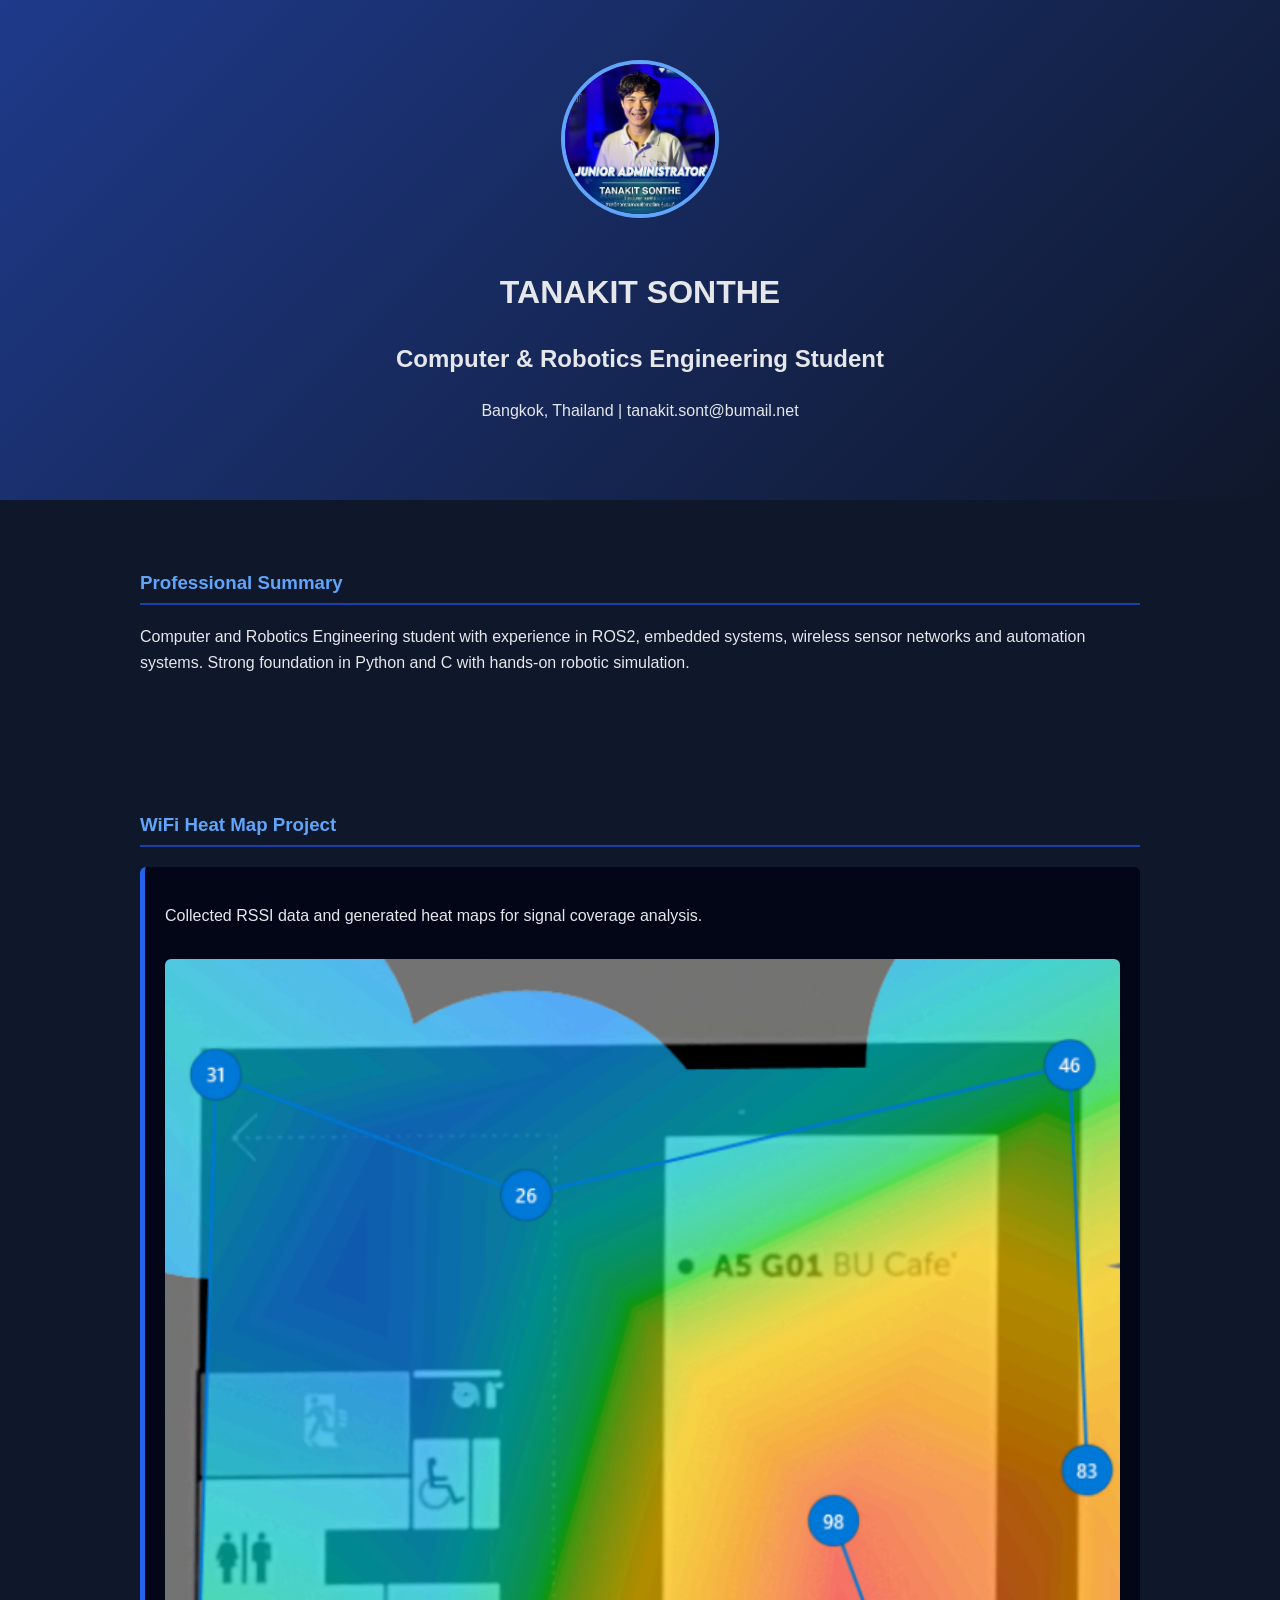
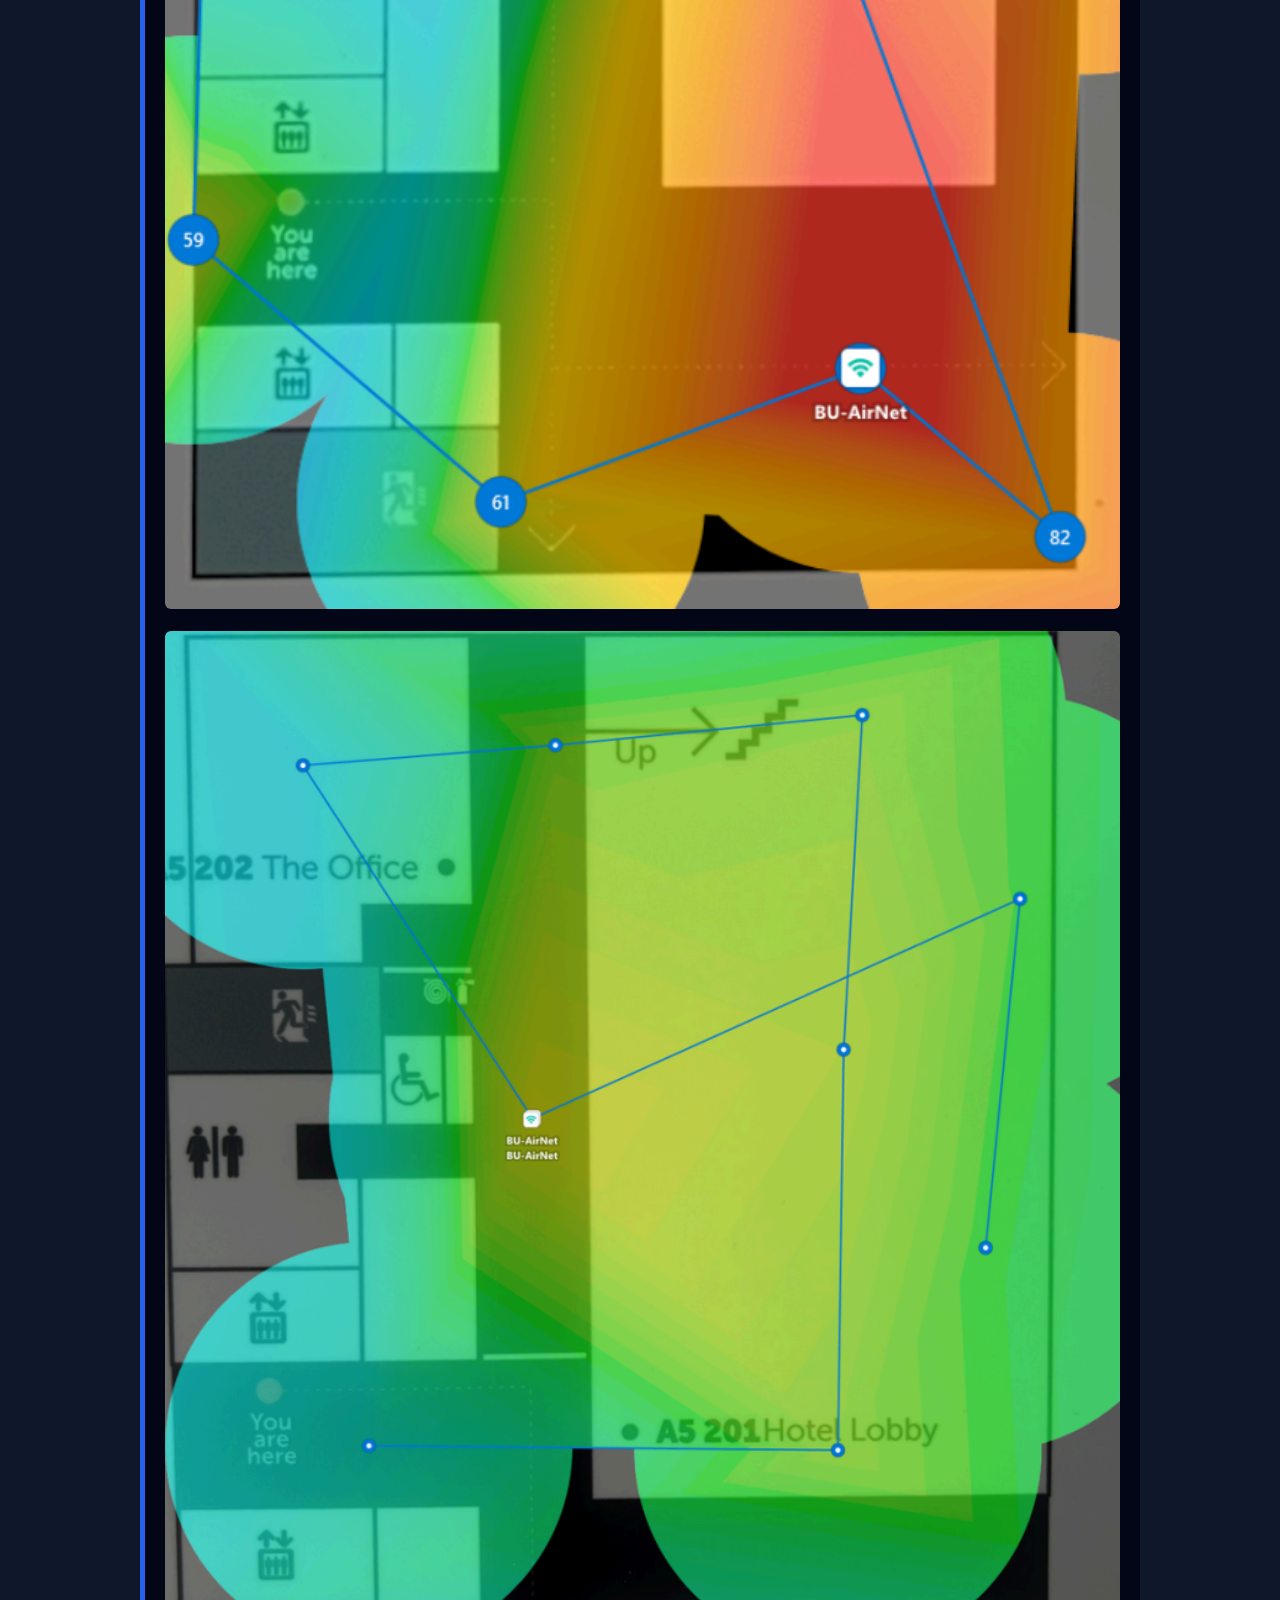
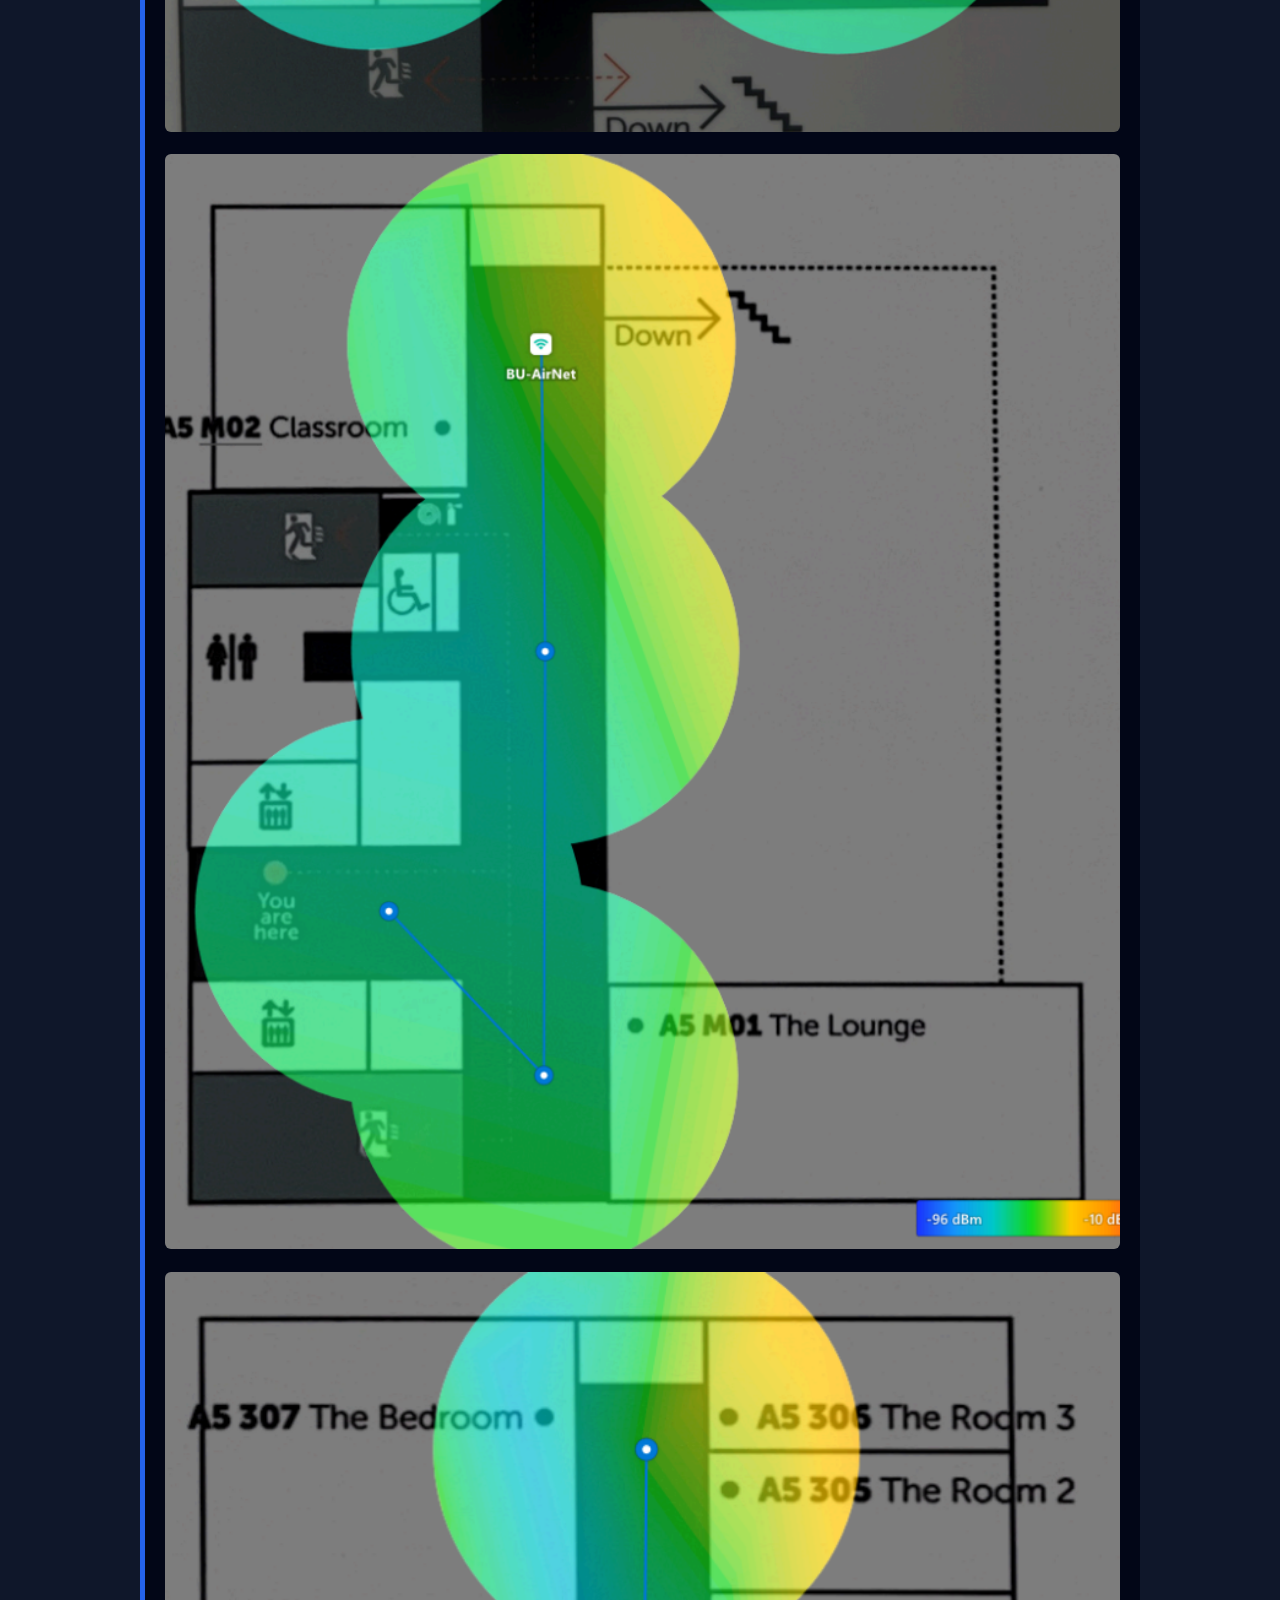
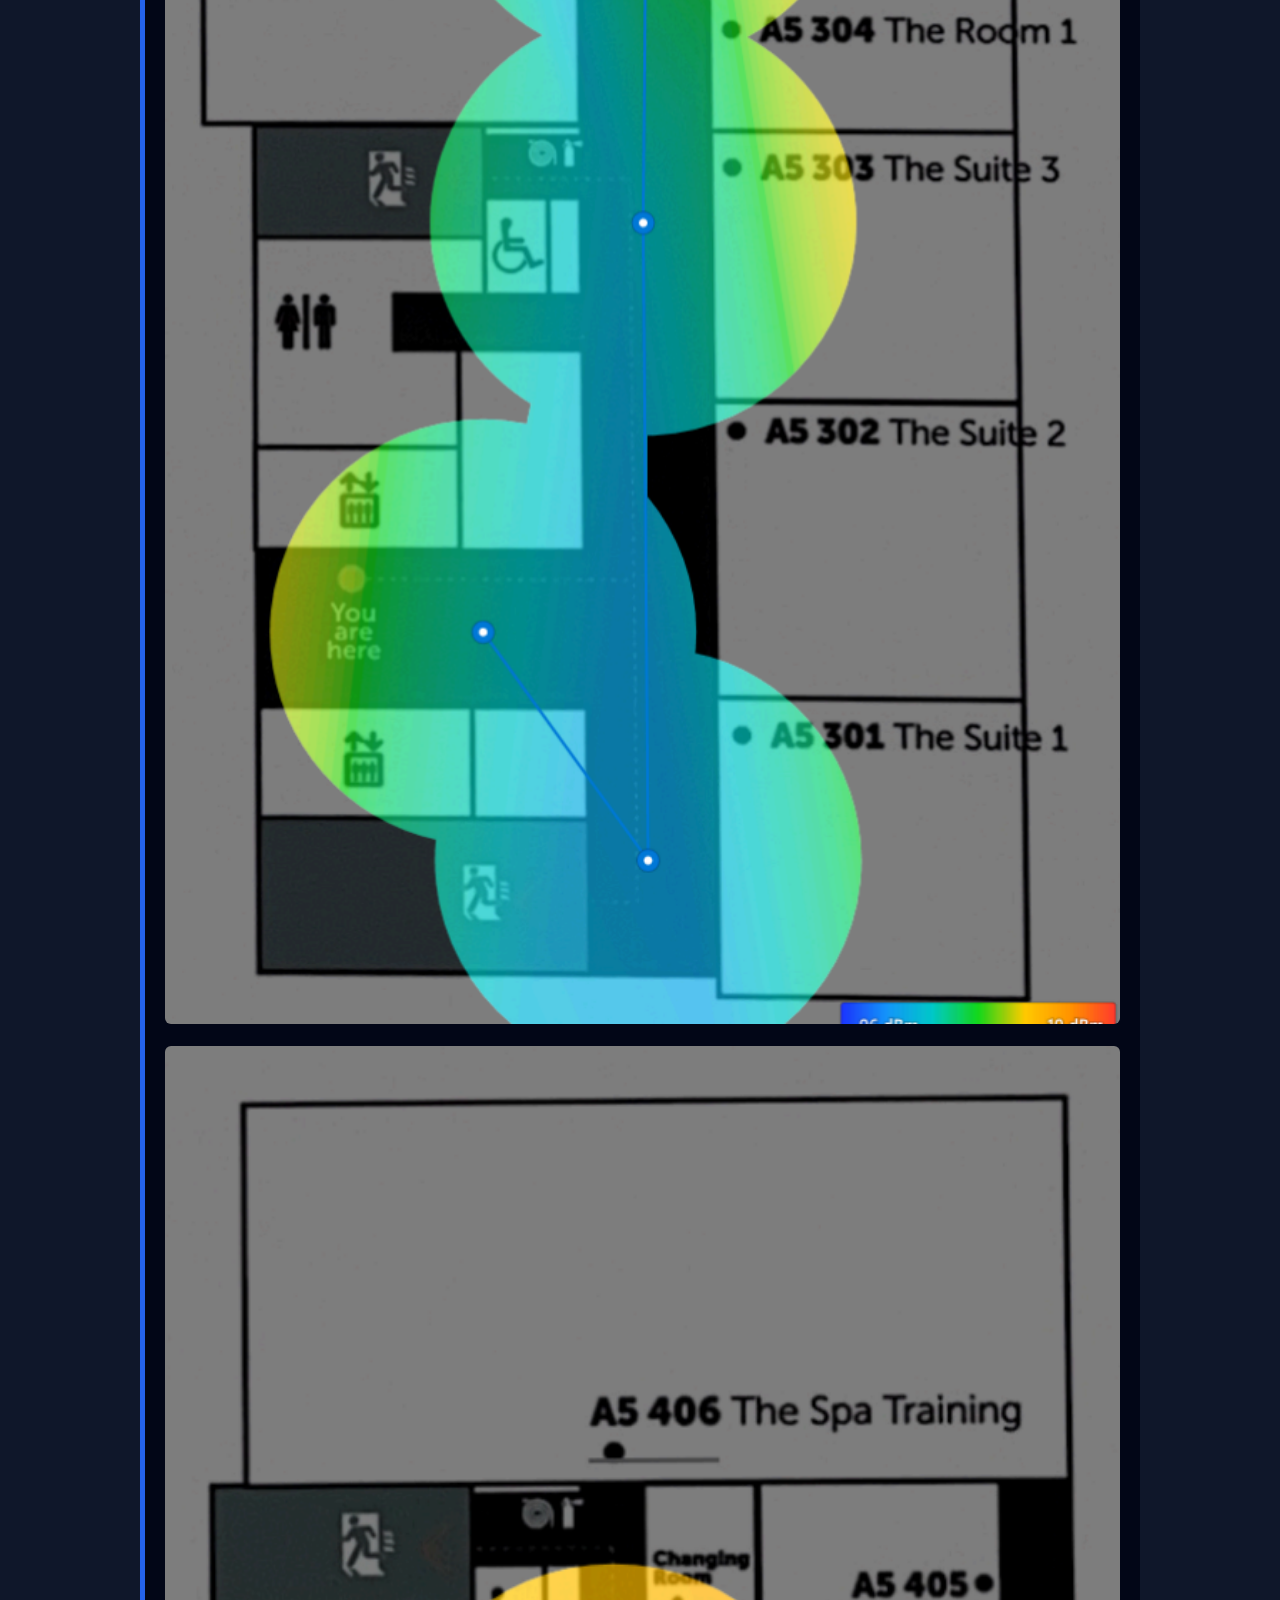
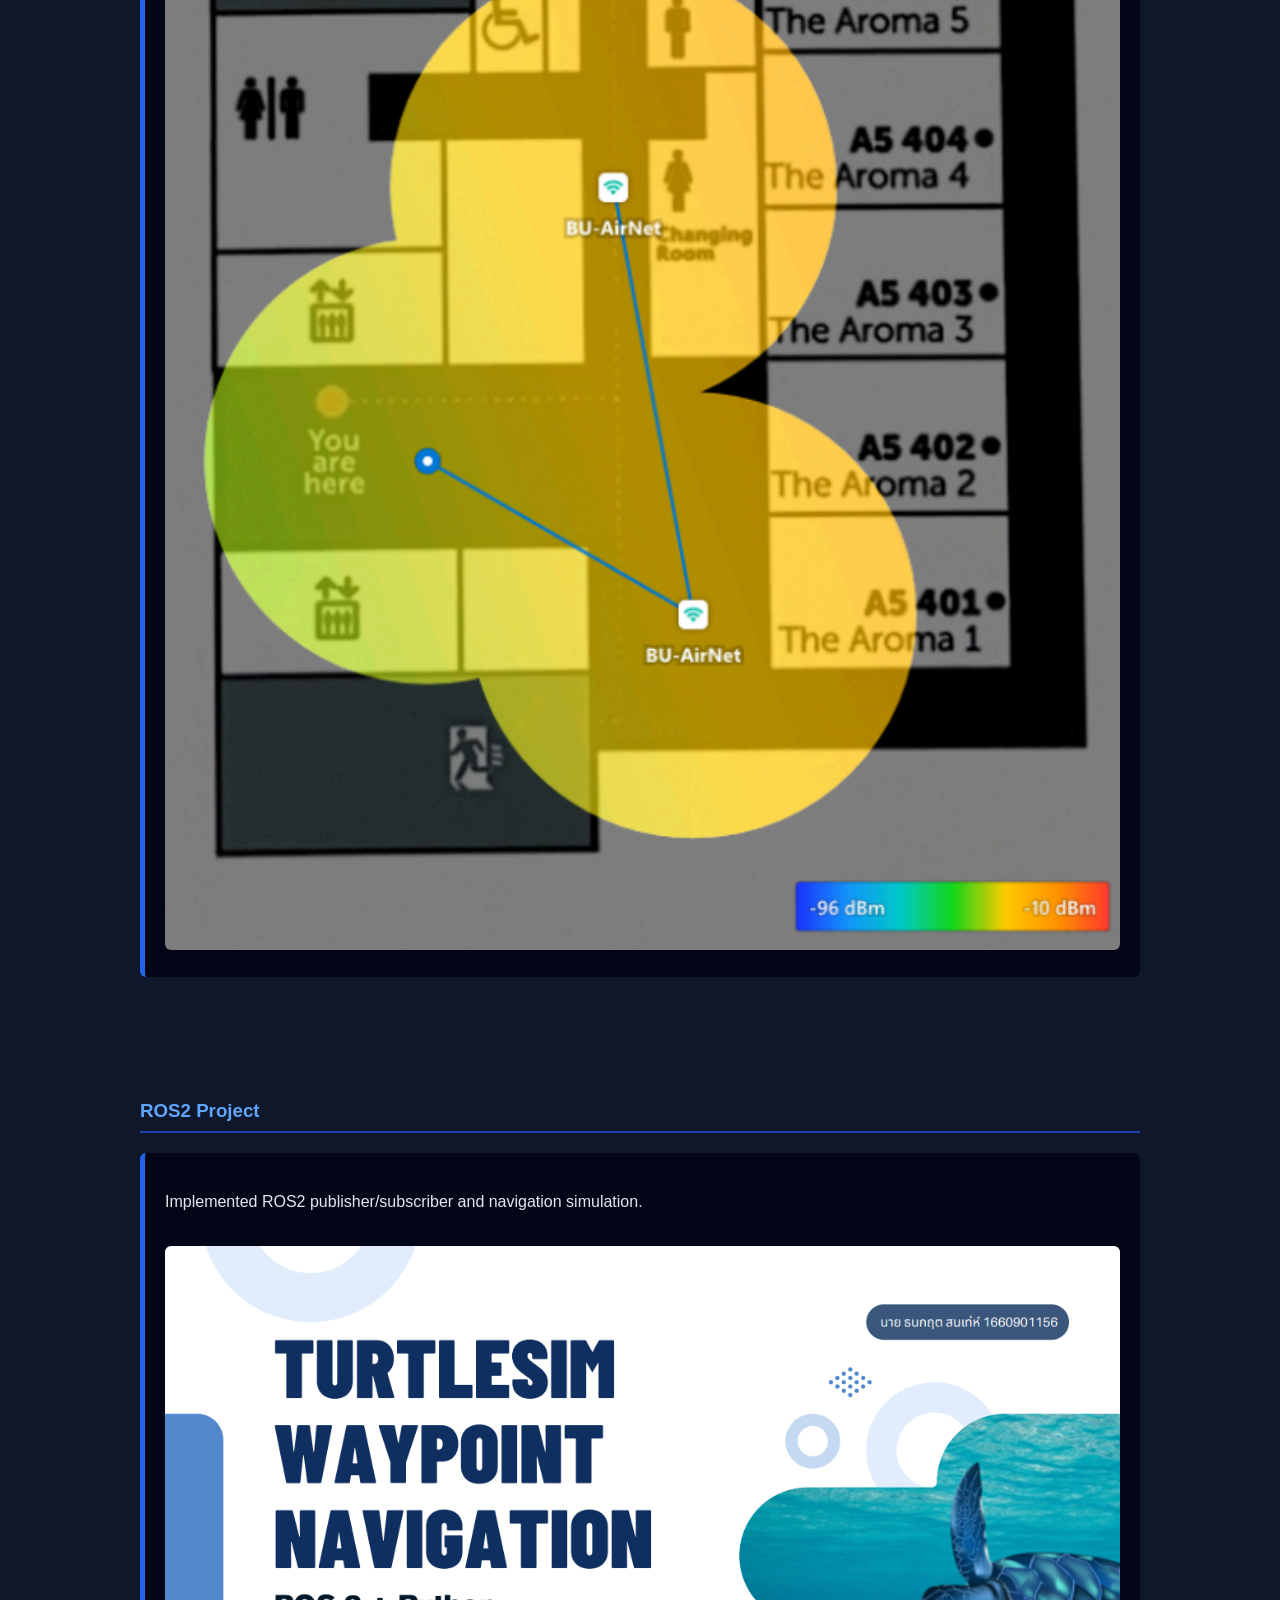
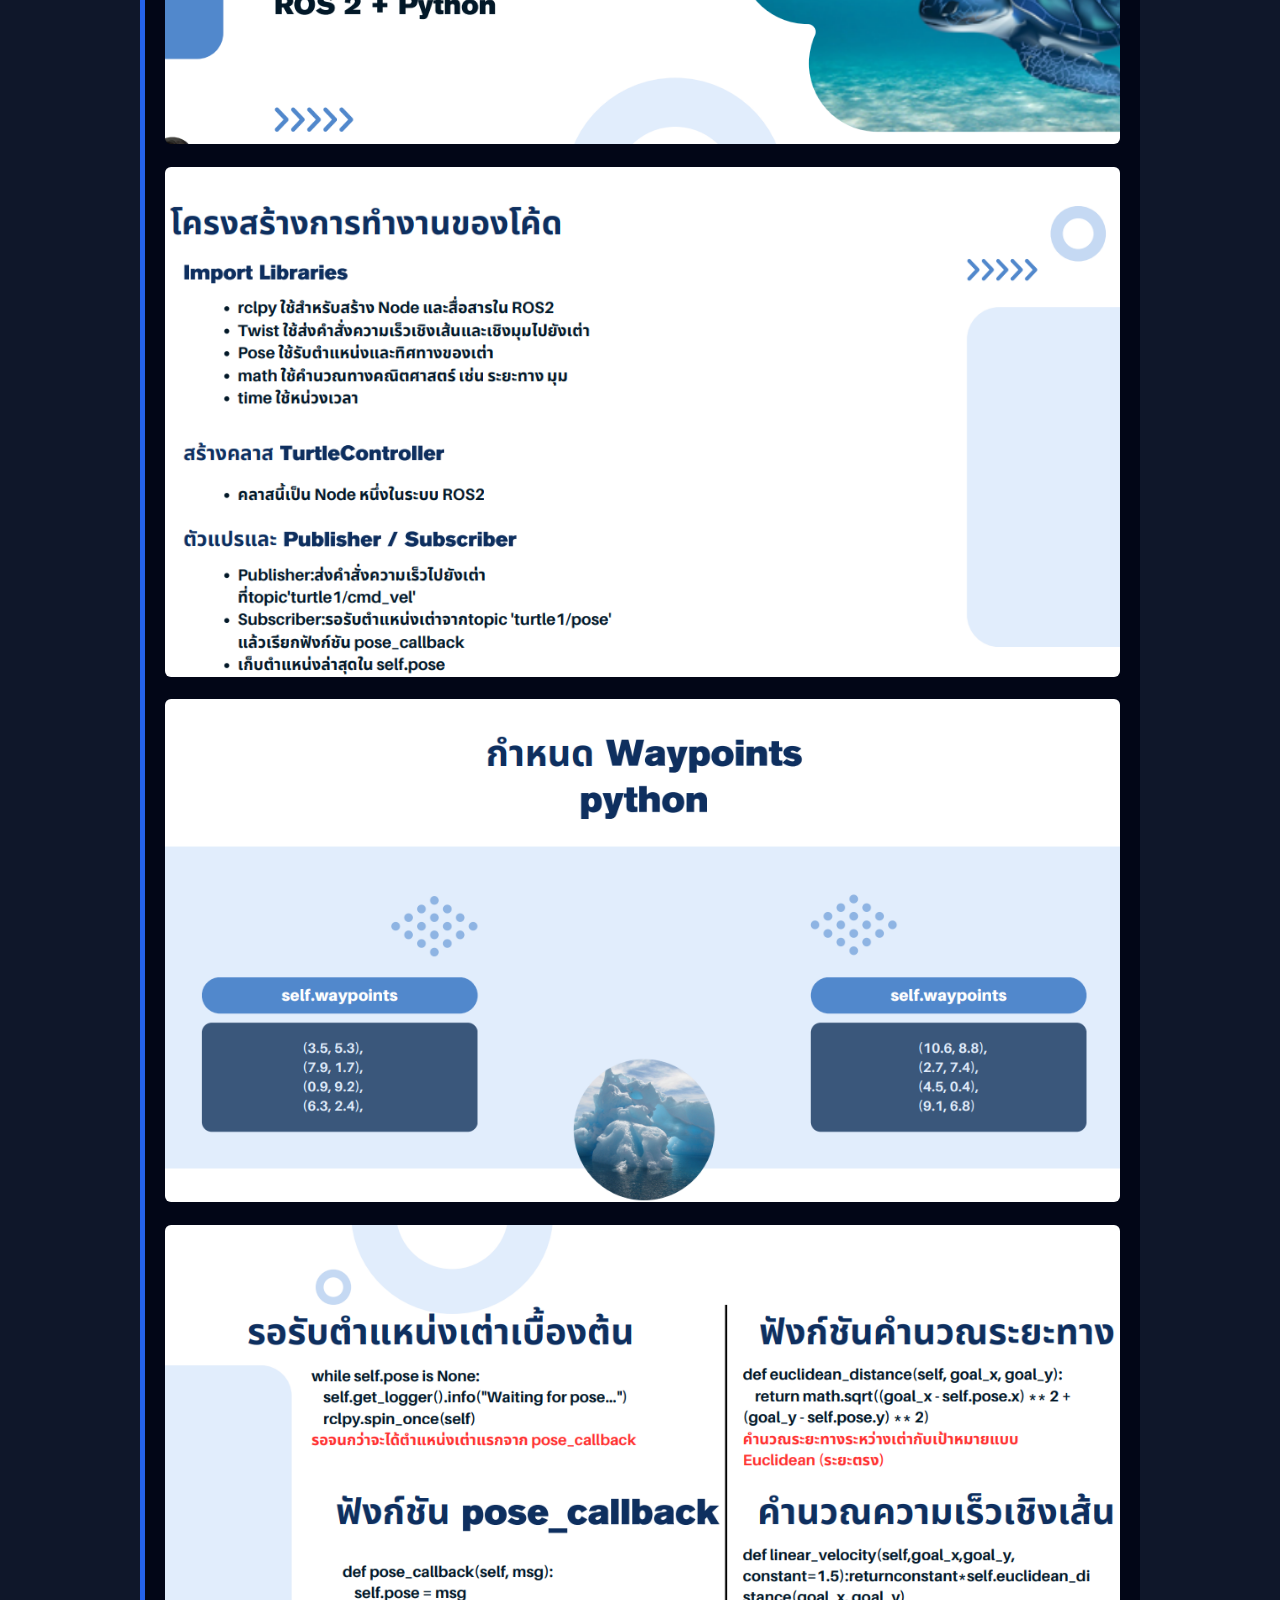
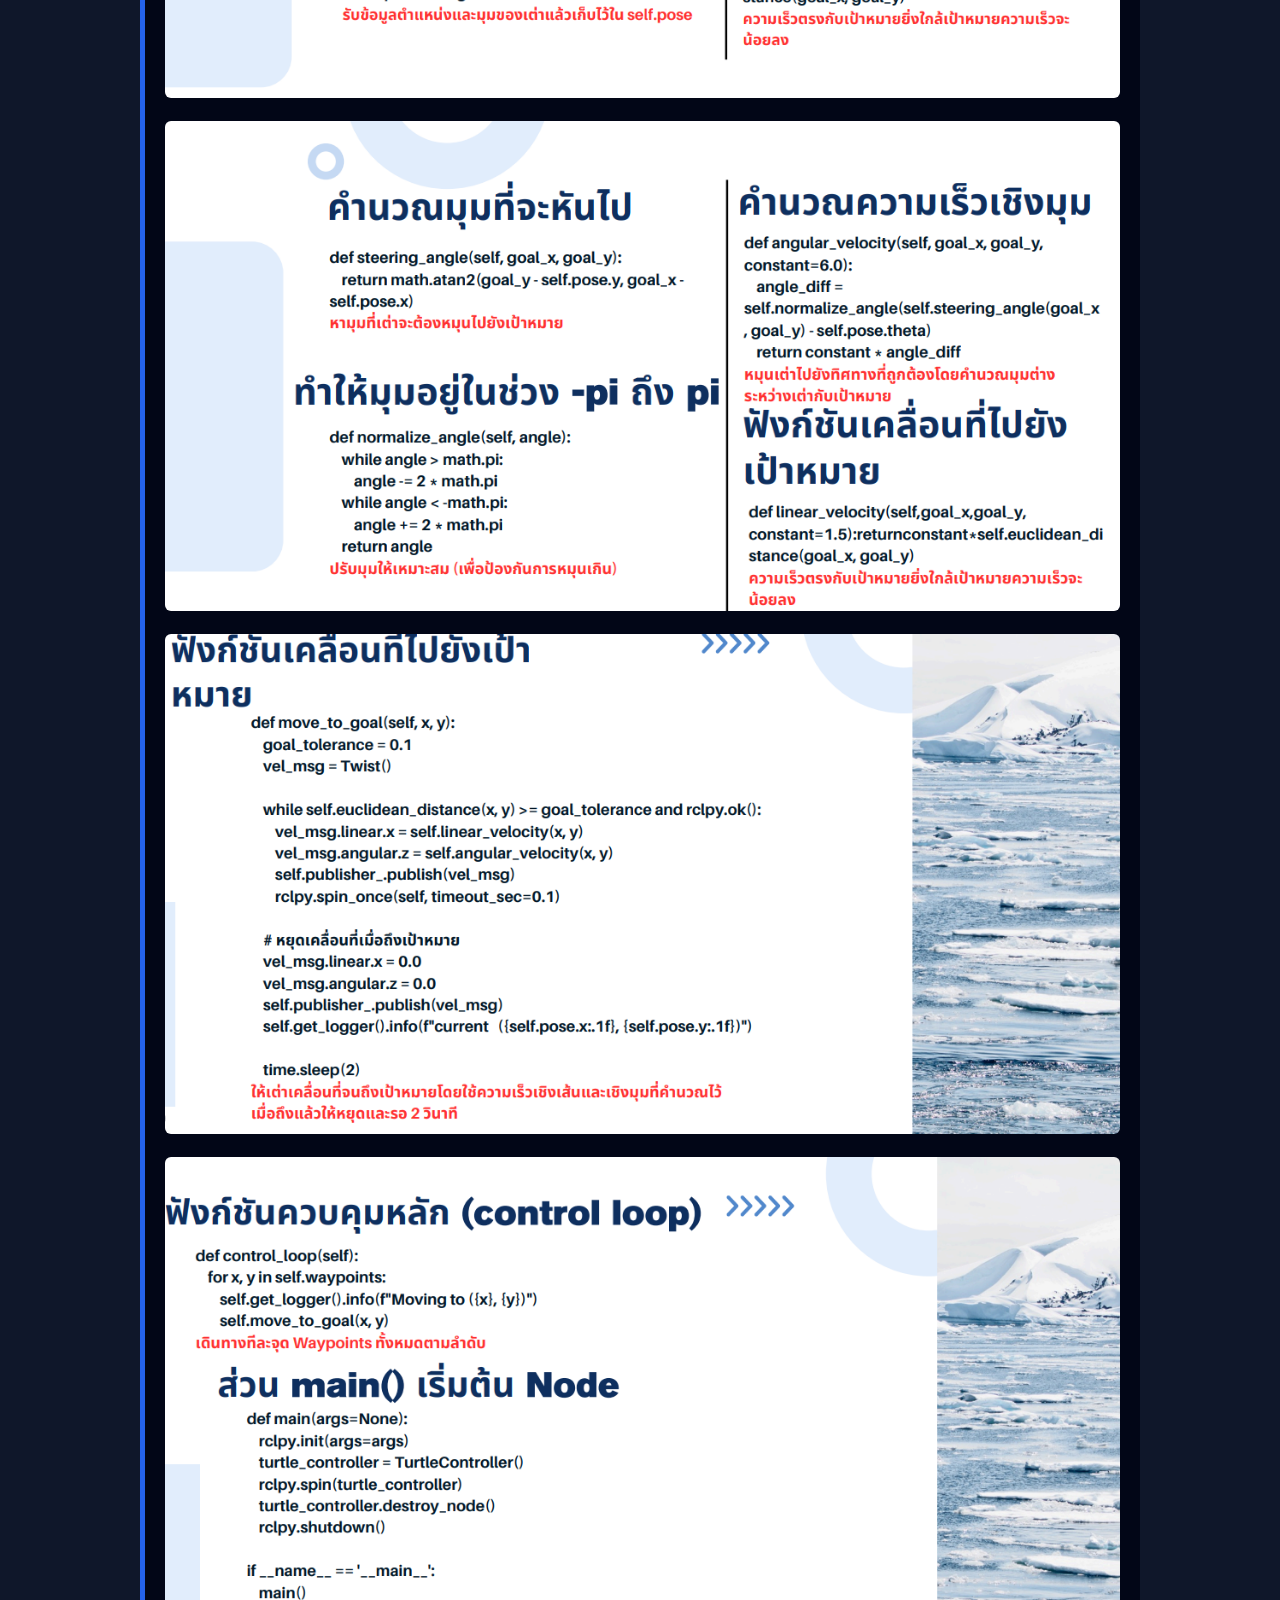
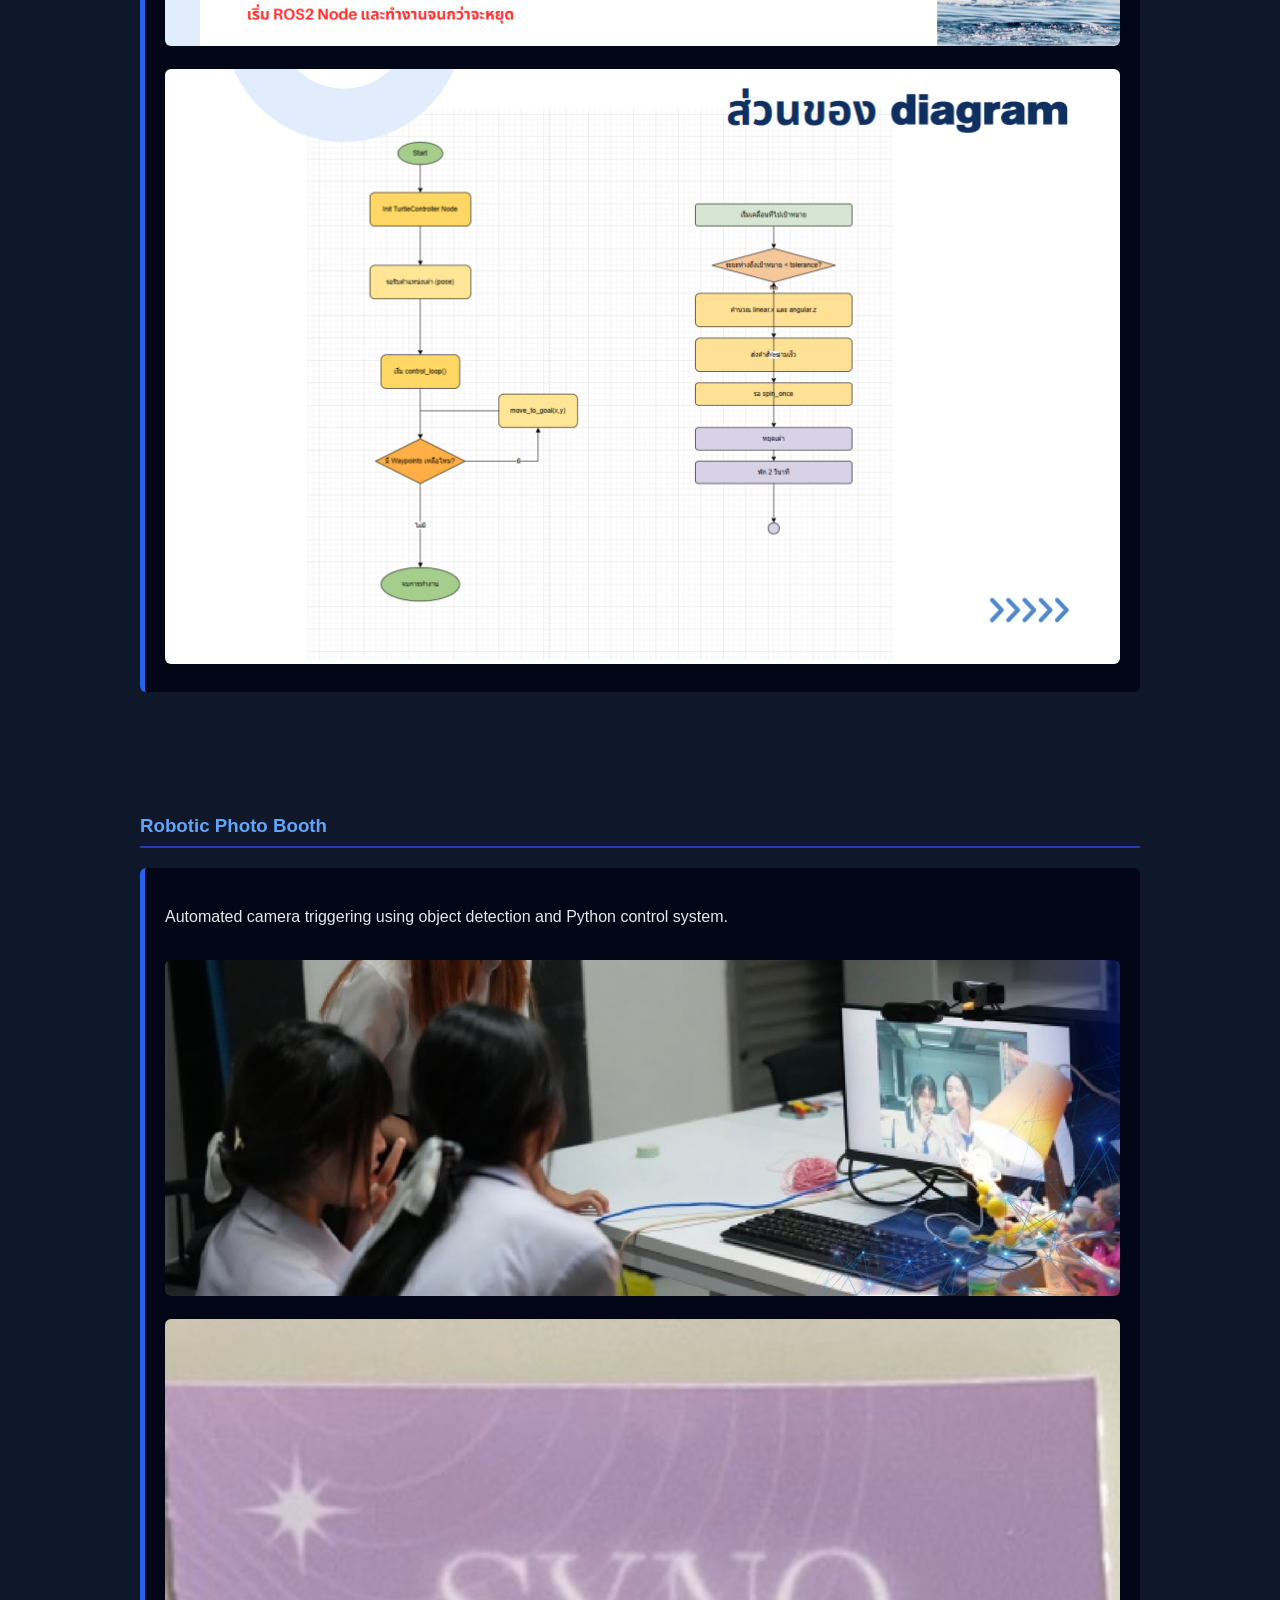
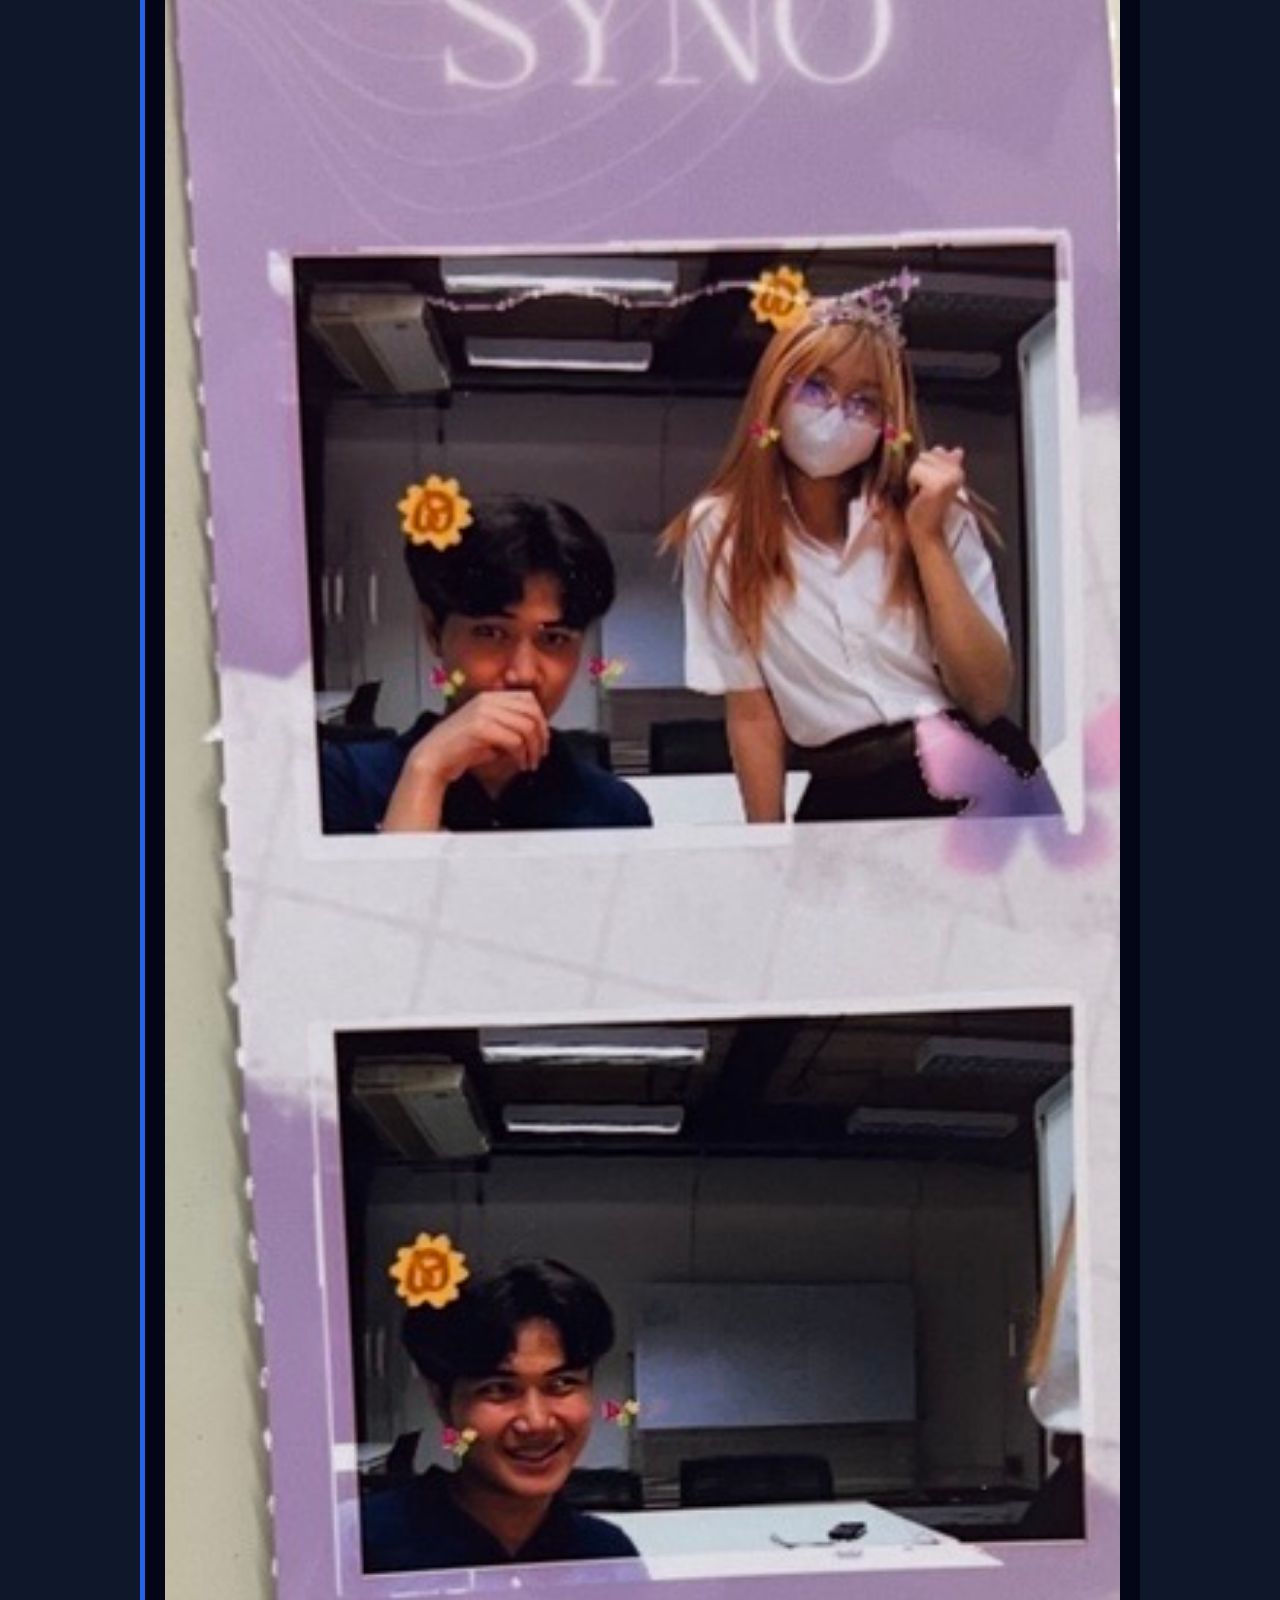
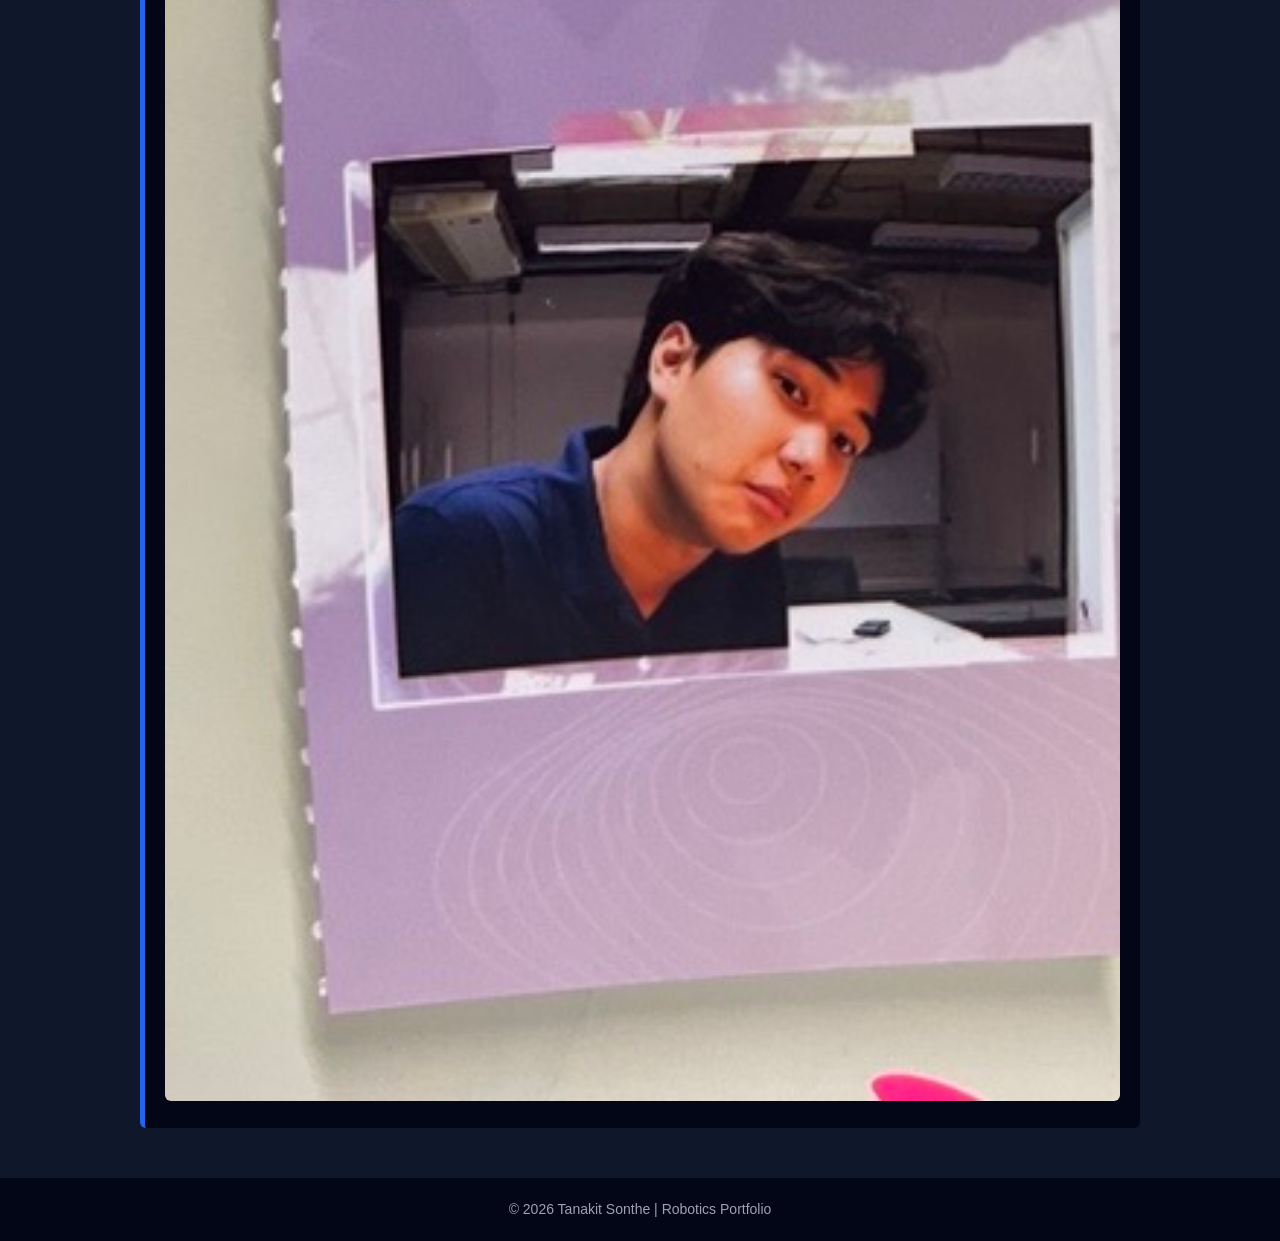
==== commit e4eb1fe6: "Update index.html" ====
--- a/index.html
+++ b/index.html
@@ -1,115 +1,119 @@
 <!DOCTYPE html>
 <html lang="en">
 <head>
-    <meta charset="UTF-8">
-    <title>Tanakit Sonthe | Portfolio</title>
-    <meta name="viewport" content="width=device-width, initial-scale=1.0">
+<meta charset="UTF-8">
+<title>Tanakit Sonthe | Portfolio</title>
+<meta name="viewport" content="width=device-width, initial-scale=1.0">
 
-    <style>
-        body {
-            margin: 0;
-            font-family: Arial, Helvetica, sans-serif;
-            background: #0f172a;
-            color: #e5e7eb;
-            line-height: 1.6;
-        }
-
-        header {
-            background: linear-gradient(135deg, #1e3a8a, #0f172a);
-            padding: 60px 20px;
-            text-align: center;
-        }
-
-        .profile-img {
-            width: 150px;
-            height: 150px;
-            border-radius: 50%;
-            object-fit: cover;
-            border: 4px solid #60a5fa;
-            margin-bottom: 20px;
-        }
-
-        section {
-            max-width: 1000px;
-            margin: auto;
-            padding: 50px 20px;
-        }
-
-        h3 {
-            color: #60a5fa;
-            border-bottom: 2px solid #1e40af;
-            padding-bottom: 5px;
-        }
-
-        .card {
-            background: #020617;
-            border-left: 5px solid #2563eb;
-            padding: 20px;
-            margin-top: 20px;
-            border-radius: 6px;
-        }
-
-        .project-img {
-            width: 100%;
-            margin-top: 15px;
-            border-radius: 6px;
-        }
-
-        footer {
-            background: #020617;
-            text-align: center;
-            padding: 20px;
-            font-size: 14px;
-            color: #9ca3af;
-        }
-    </style>
+<style>
+body{
+margin:0;
+font-family:Arial,Helvetica,sans-serif;
+background:#0f172a;
+color:#e5e7eb;
+line-height:1.6;
+}
+header{
+background:linear-gradient(135deg,#1e3a8a,#0f172a);
+padding:60px 20px;
+text-align:center;
+}
+.profile-img{
+width:150px;
+height:150px;
+border-radius:50%;
+object-fit:cover;
+border:4px solid #60a5fa;
+margin-bottom:20px;
+}
+section{
+max-width:1000px;
+margin:auto;
+padding:50px 20px;
+}
+h3{
+color:#60a5fa;
+border-bottom:2px solid #1e40af;
+padding-bottom:5px;
+}
+.card{
+background:#020617;
+border-left:5px solid #2563eb;
+padding:20px;
+margin-top:20px;
+border-radius:6px;
+}
+.project-img{
+width:100%;
+margin-top:15px;
+border-radius:6px;
+}
+footer{
+background:#020617;
+text-align:center;
+padding:20px;
+font-size:14px;
+color:#9ca3af;
+}
+</style>
 </head>
 
 <body>
 
 <header>
-    <img src="images/profile.jpg" alt="Profile" class="profile-img">
-    <h1>TANAKIT SONTHE</h1>
-    <h2>Computer & Robotics Engineering Student</h2>
+<img src="images/profile.jpg" class="profile-img">
+<h1>TANAKIT SONTHE</h1>
+<h2>Computer & Robotics Engineering Student</h2>
+<p>Bangkok, Thailand | tanakit.sont@bumail.net</p>
 </header>
 
 <section>
-    <h3>Project Experience</h3>
+<h3>Professional Summary</h3>
+<p>
+Computer and Robotics Engineering student with experience in ROS2,
+embedded systems, wireless sensor networks and automation systems.
+Strong foundation in Python and C with hands-on robotic simulation.
+</p>
+</section>
 
-    <!-- WIFI -->
-    <div class="card">
-        <h4>WiFi Heat Map Project</h4>
-        <img src="images/wifi1.png" class="project-img">
-        <img src="images/wifi2.png" class="project-img">
-        <img src="images/wifi3.png" class="project-img">
-        <img src="images/wifi4.png" class="project-img">
-        <img src="images/wifi15.png" class="project-img">
-    </div>
+<section>
+<h3>WiFi Heat Map Project</h3>
+<div class="card">
+<p>Collected RSSI data and generated heat maps for signal coverage analysis.</p>
+<img src="images/wifi1.png" class="project-img">
+<img src="images/wifi2.png" class="project-img">
+<img src="images/wifi3.png" class="project-img">
+<img src="images/wifi4.png" class="project-img">
+<img src="images/wifi15.png" class="project-img">
+</div>
+</section>
 
-    <!-- ROS -->
-    <div class="card">
-        <h4>ROS2 Project</h4>
-        <img src="images/ros1.png" class="project-img">
-        <img src="images/ros2.png" class="project-img">
-        <img src="images/ros3.png" class="project-img">
-        <img src="images/ros4.png" class="project-img">
-        <img src="images/ros5.png" class="project-img">
-        <img src="images/ros6.png" class="project-img">
-        <img src="images/ros7.png" class="project-img">
-        <img src="images/ros8.png" class="project-img">
-    </div>
+<section>
+<h3>ROS2 Project</h3>
+<div class="card">
+<p>Implemented ROS2 publisher/subscriber and navigation simulation.</p>
+<img src="images/ros1.png" class="project-img">
+<img src="images/ros2.png" class="project-img">
+<img src="images/ros3.png" class="project-img">
+<img src="images/ros4.png" class="project-img">
+<img src="images/ros5.png" class="project-img">
+<img src="images/ros6.png" class="project-img">
+<img src="images/ros7.png" class="project-img">
+<img src="images/ros8.png" class="project-img">
+</div>
+</section>
 
-    <!-- PHOTO BOOTH -->
-    <div class="card">
-        <h4>Robotic Photo Booth</h4>
-        <img src="images/photobooth1.jpg" class="project-img">
-        <img src="images/photobooth2.jpg" class="project-img">
-    </div>
-
+<section>
+<h3>Robotic Photo Booth</h3>
+<div class="card">
+<p>Automated camera triggering using object detection and Python control system.</p>
+<img src="images/photobooth1.jpg" class="project-img">
+<img src="images/photobooth2.jpg" class="project-img">
+</div>
 </section>
 
 <footer>
-    © 2026 Tanakit Sonthe | Portfolio
+© 2026 Tanakit Sonthe | Robotics Portfolio
 </footer>
 
 </body>
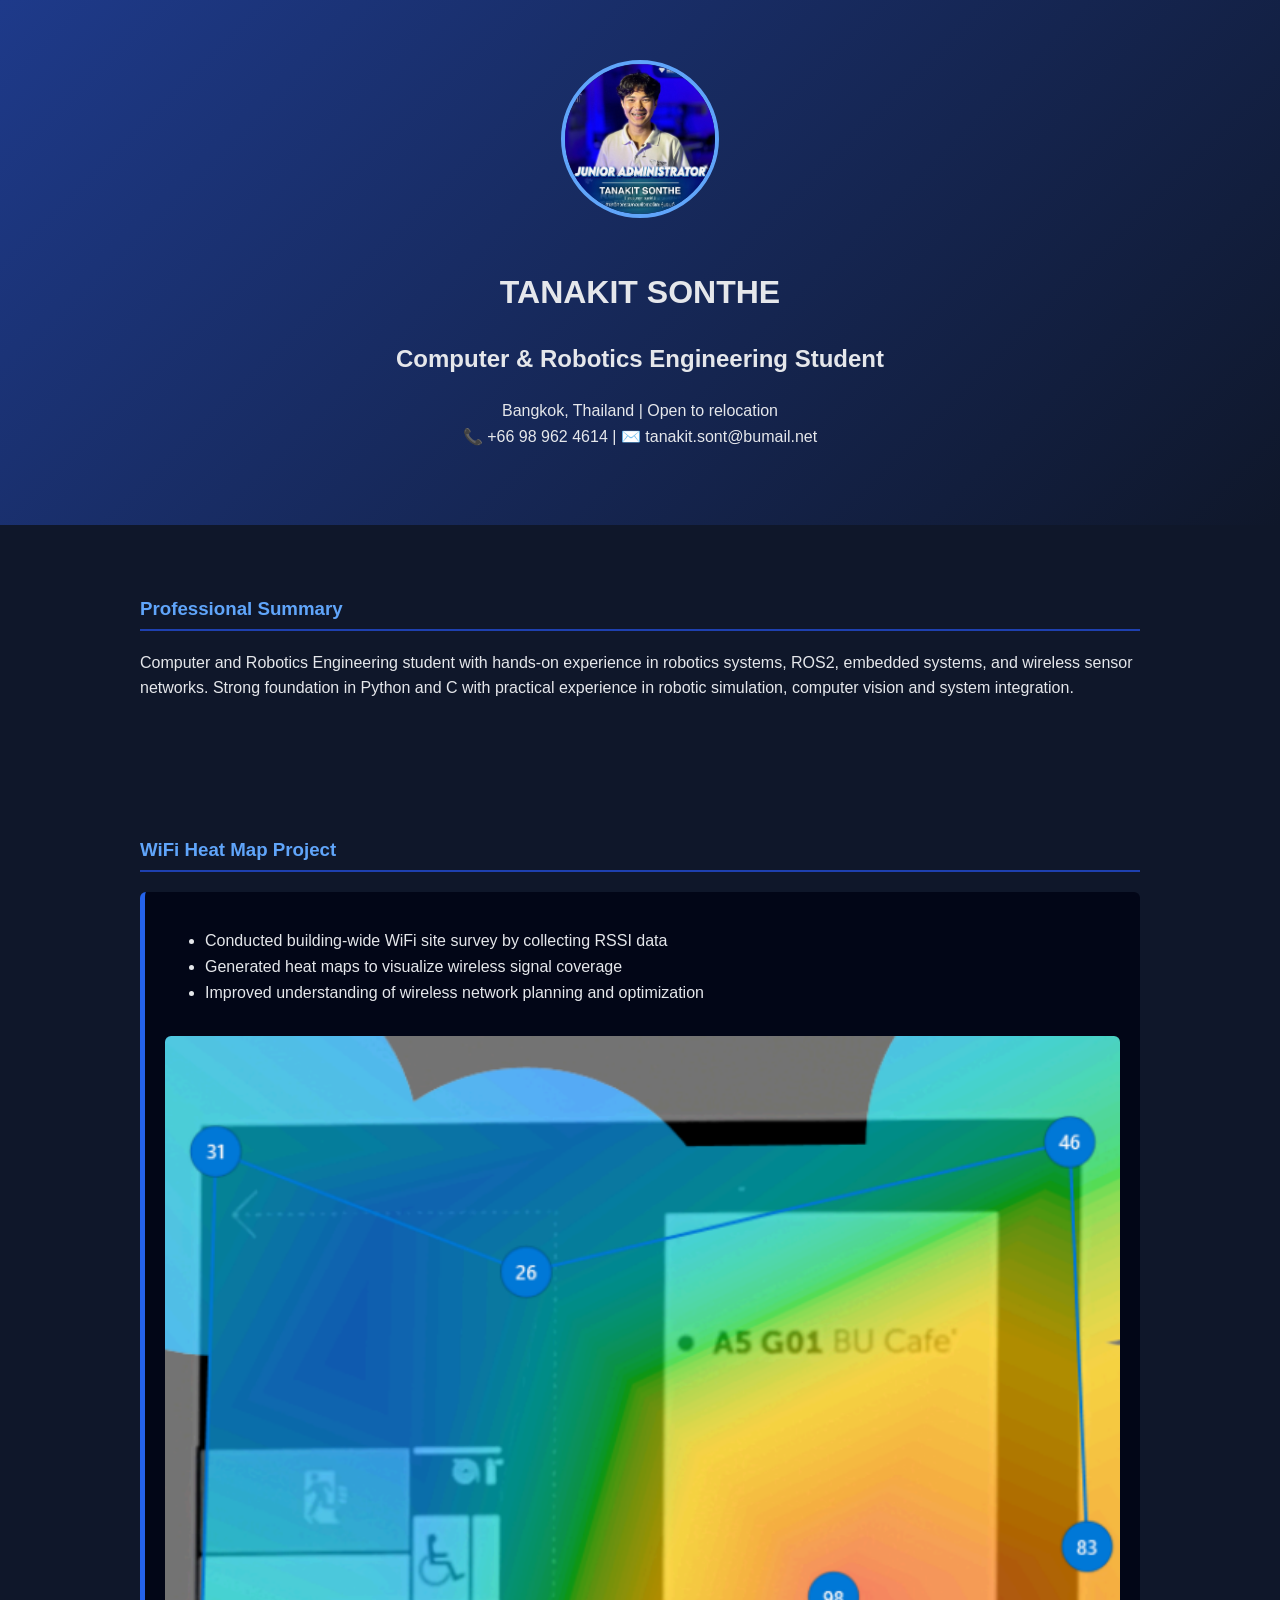
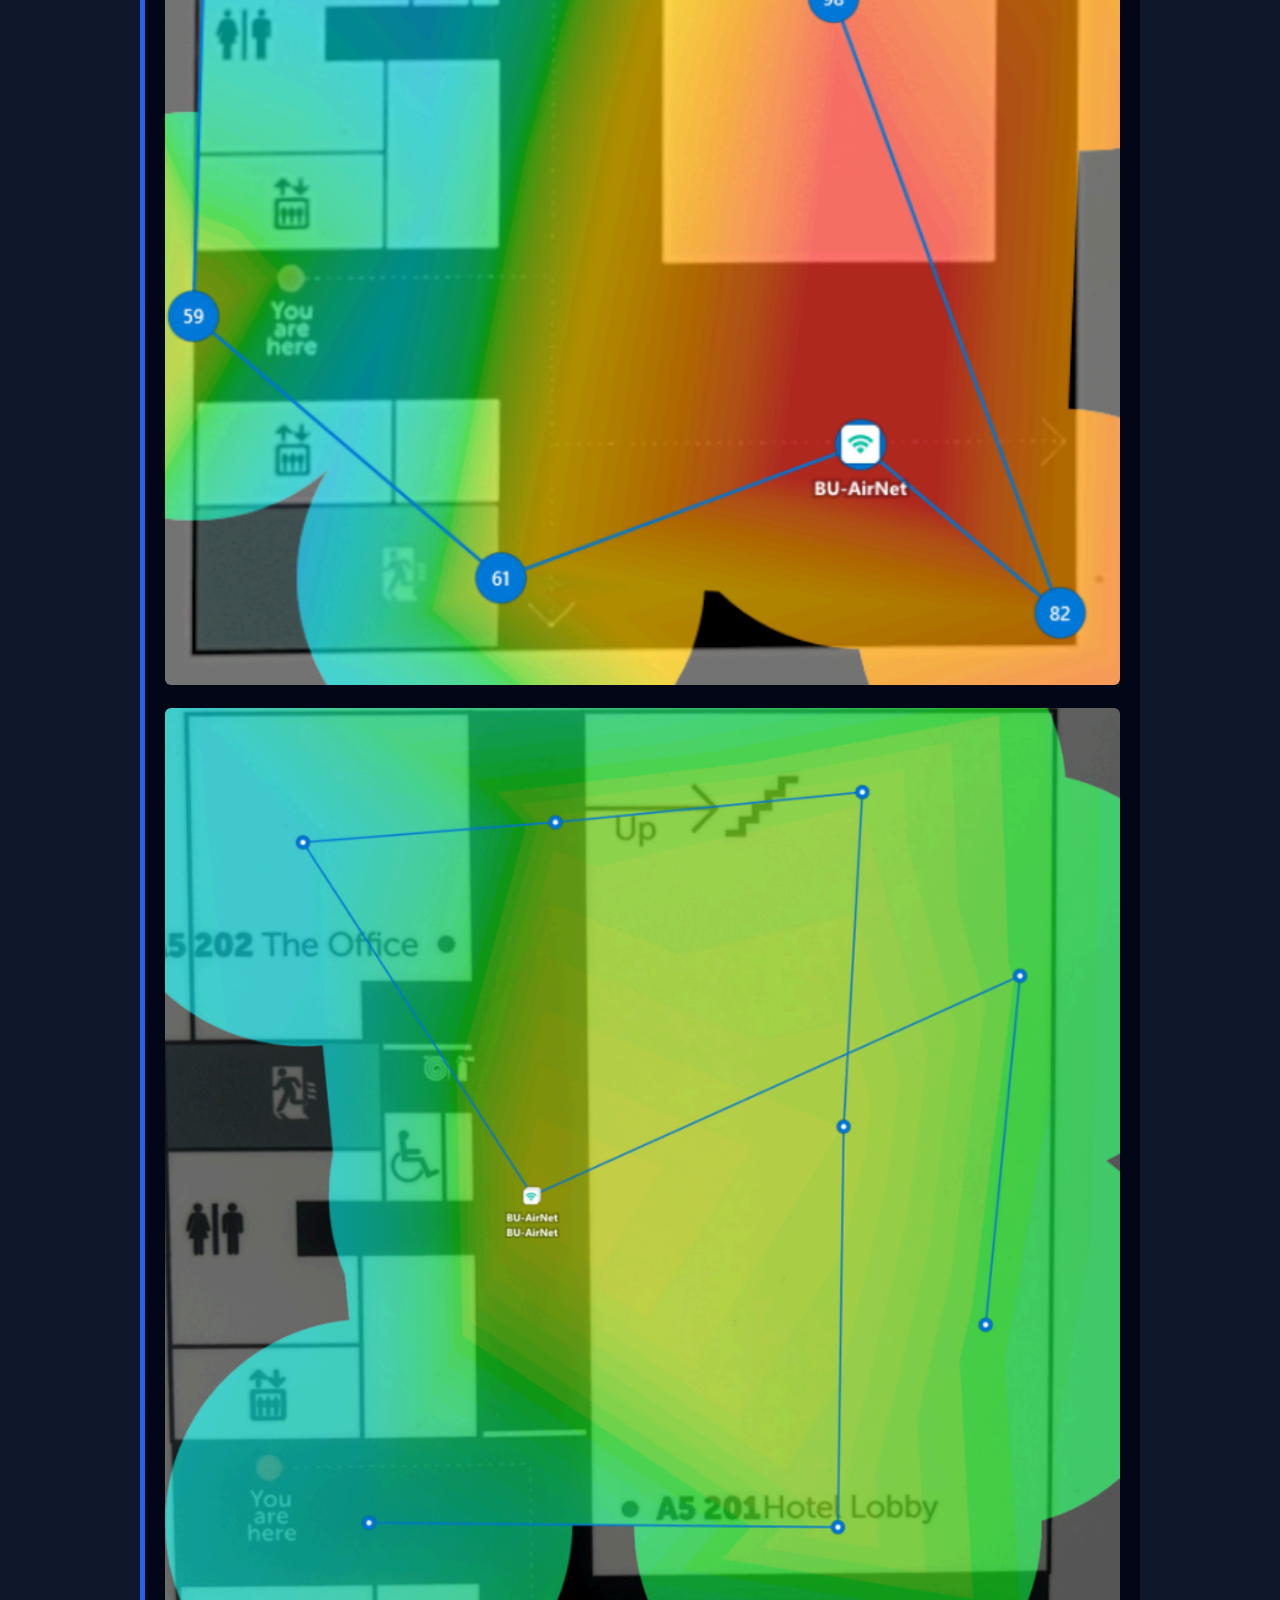
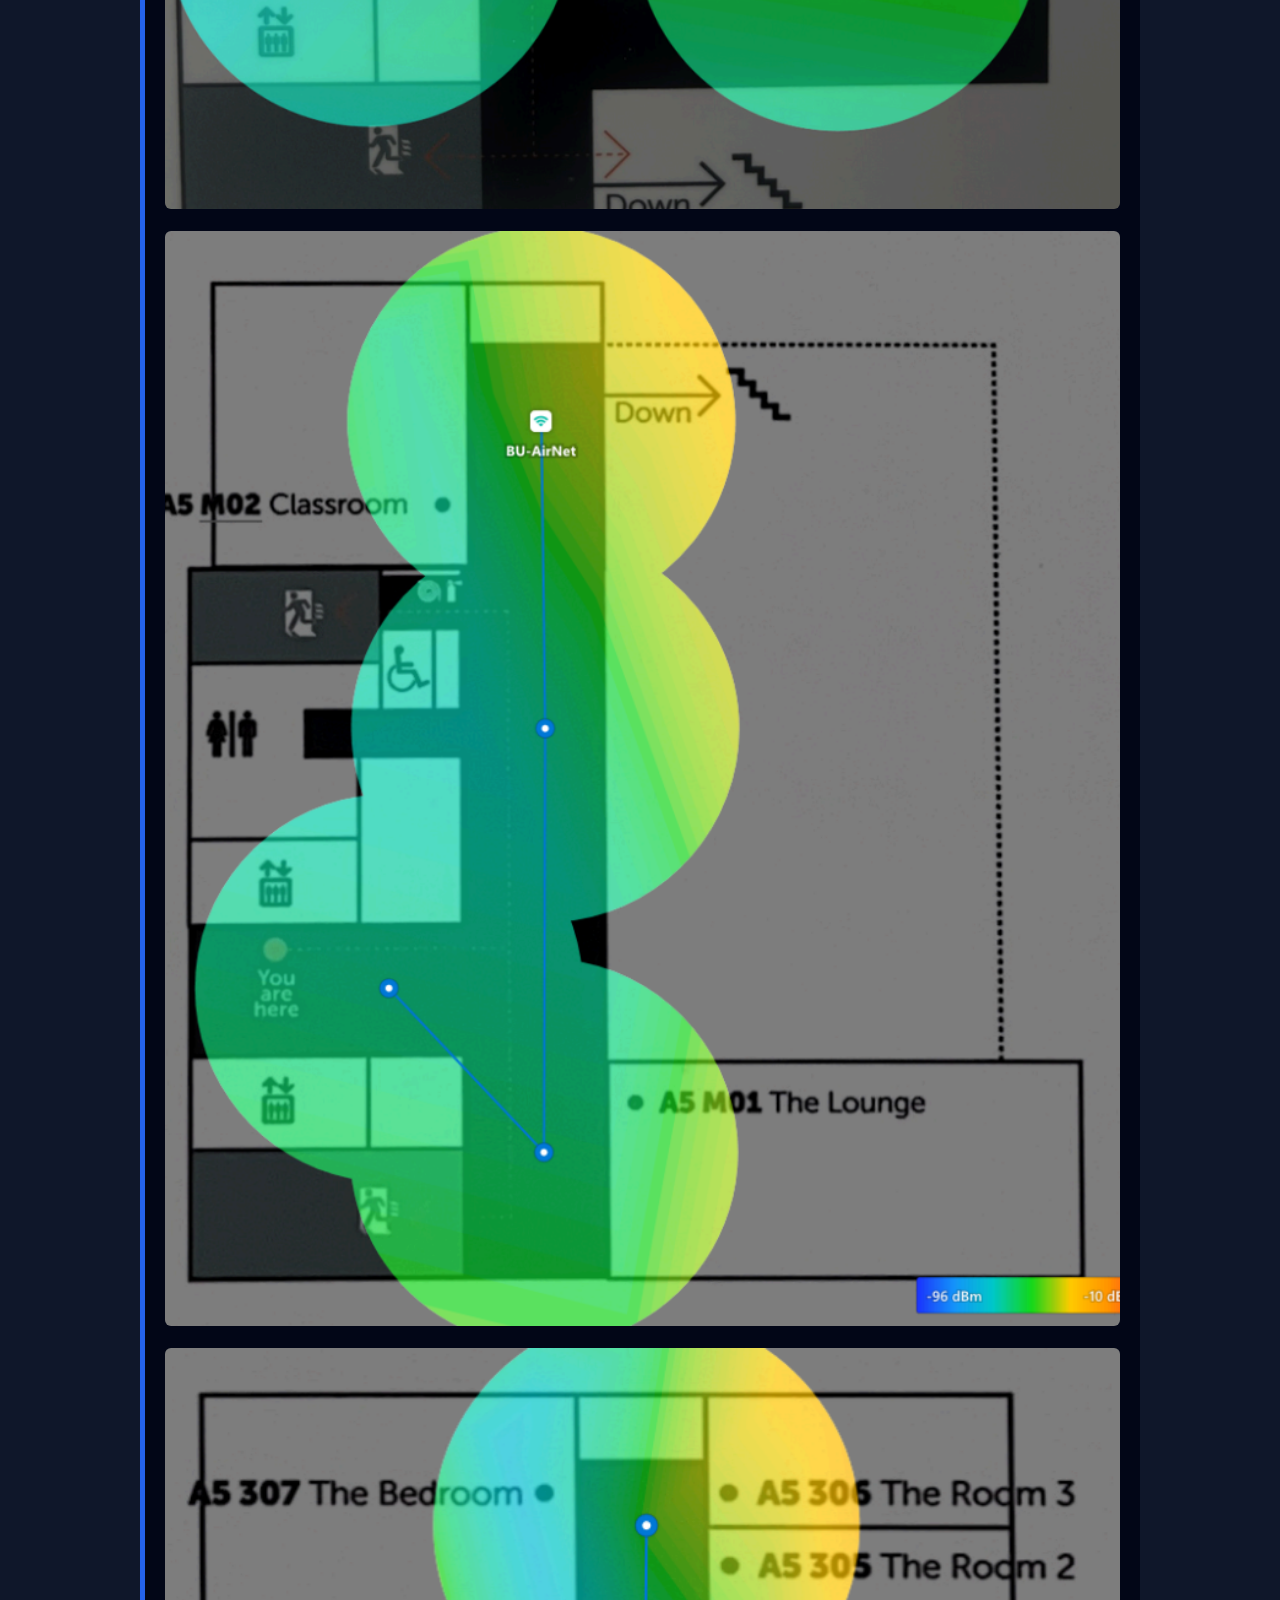
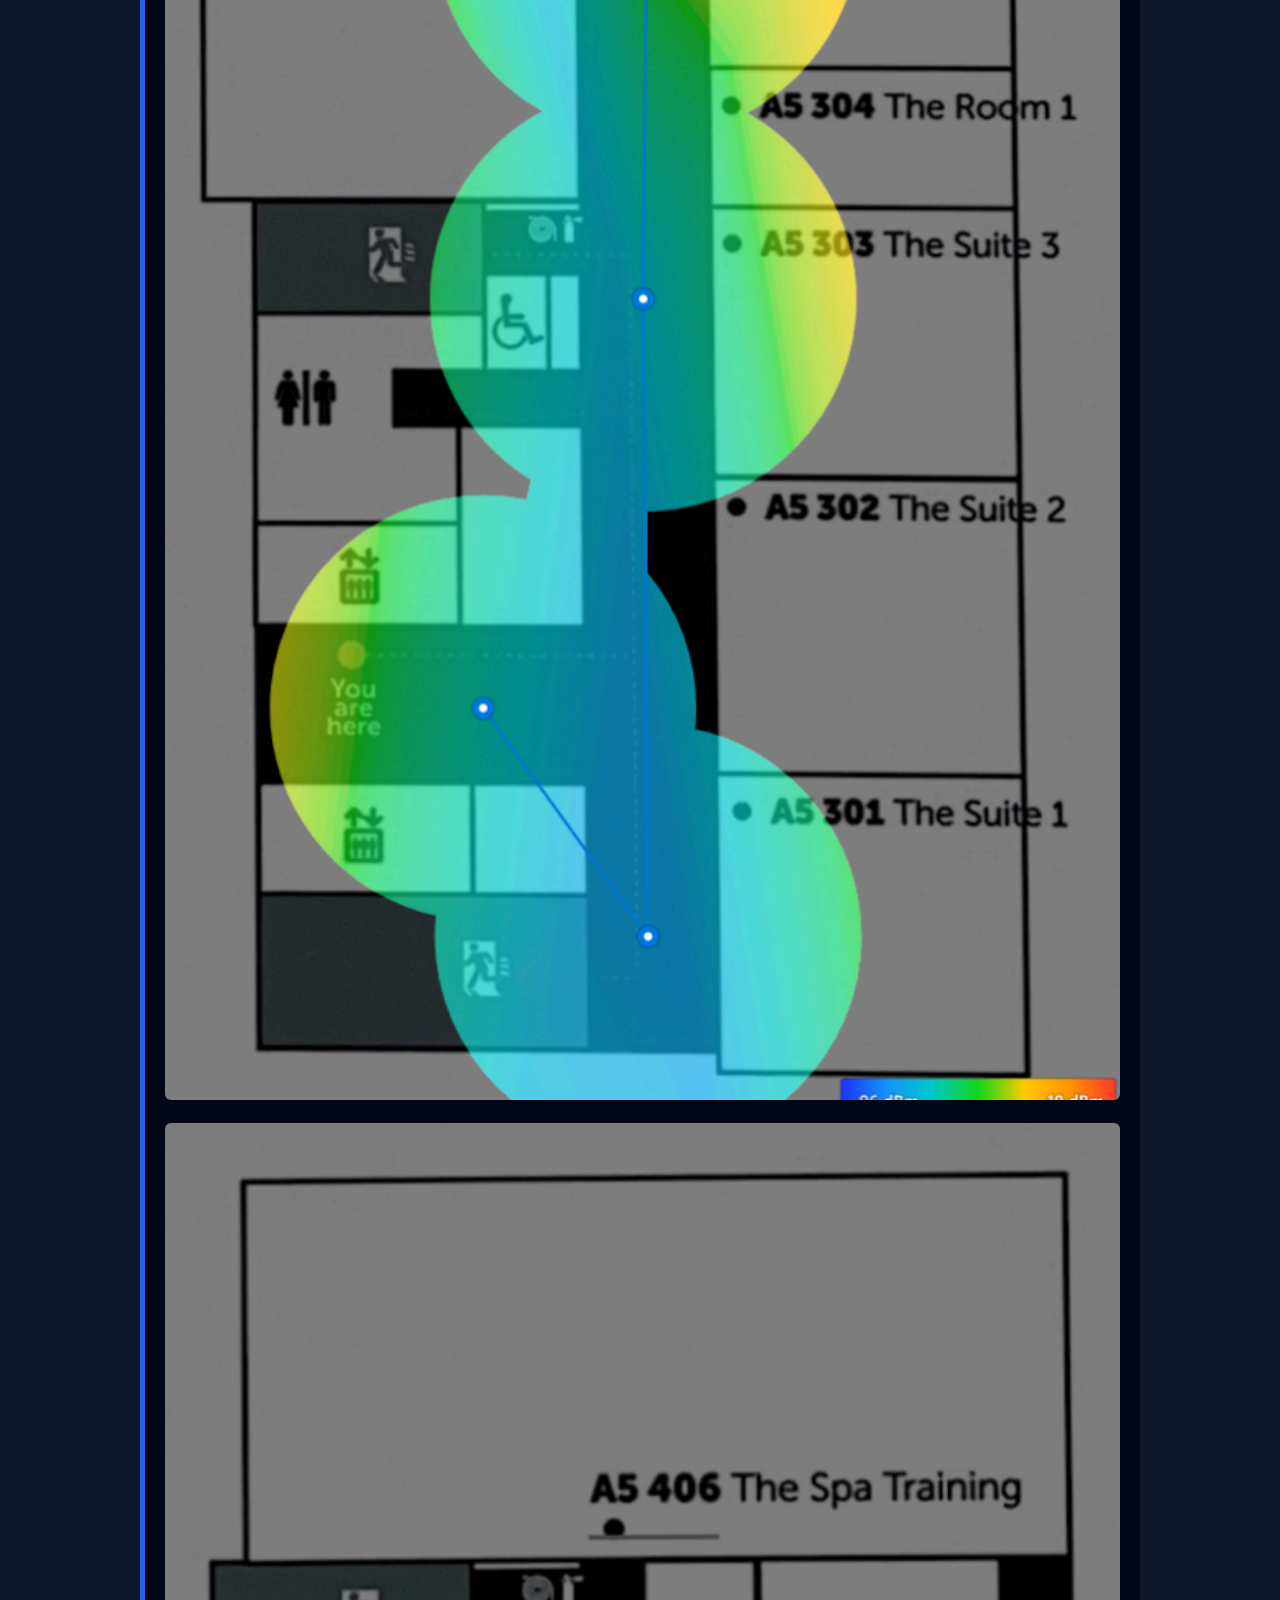
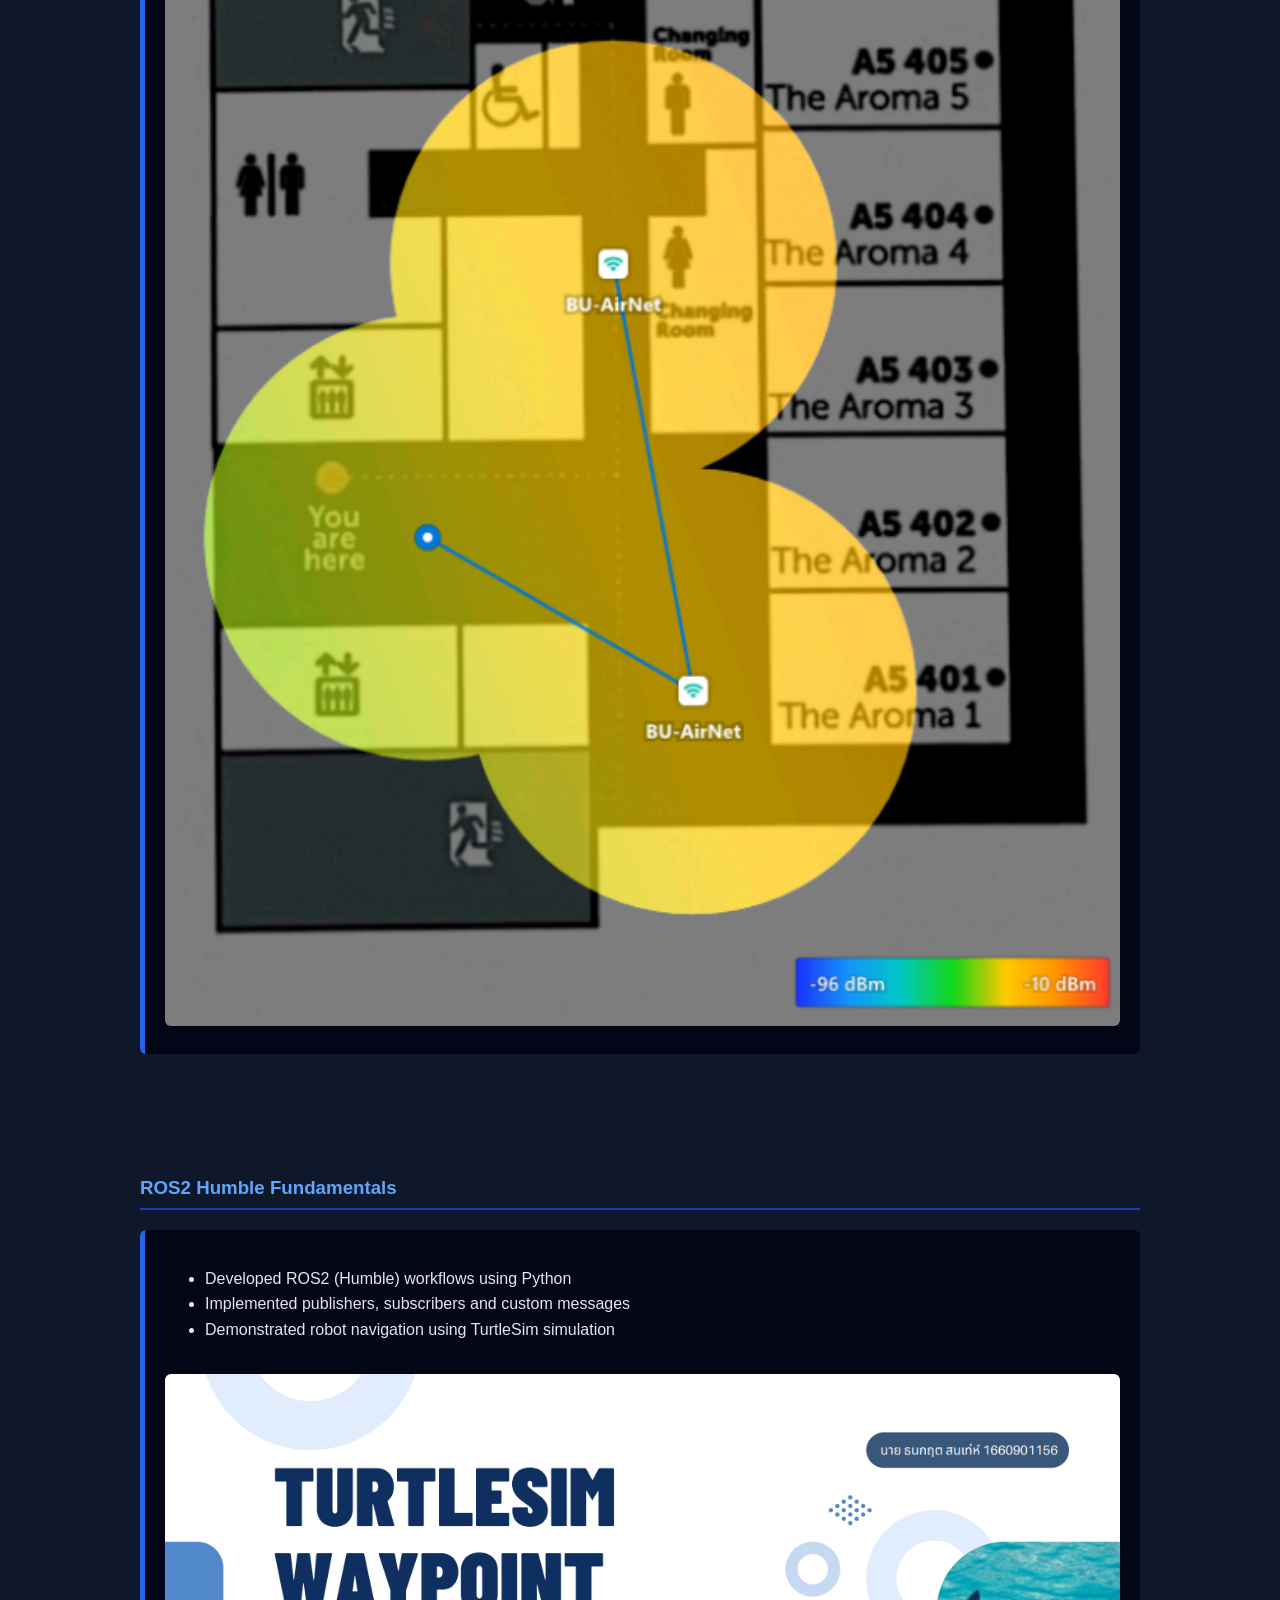
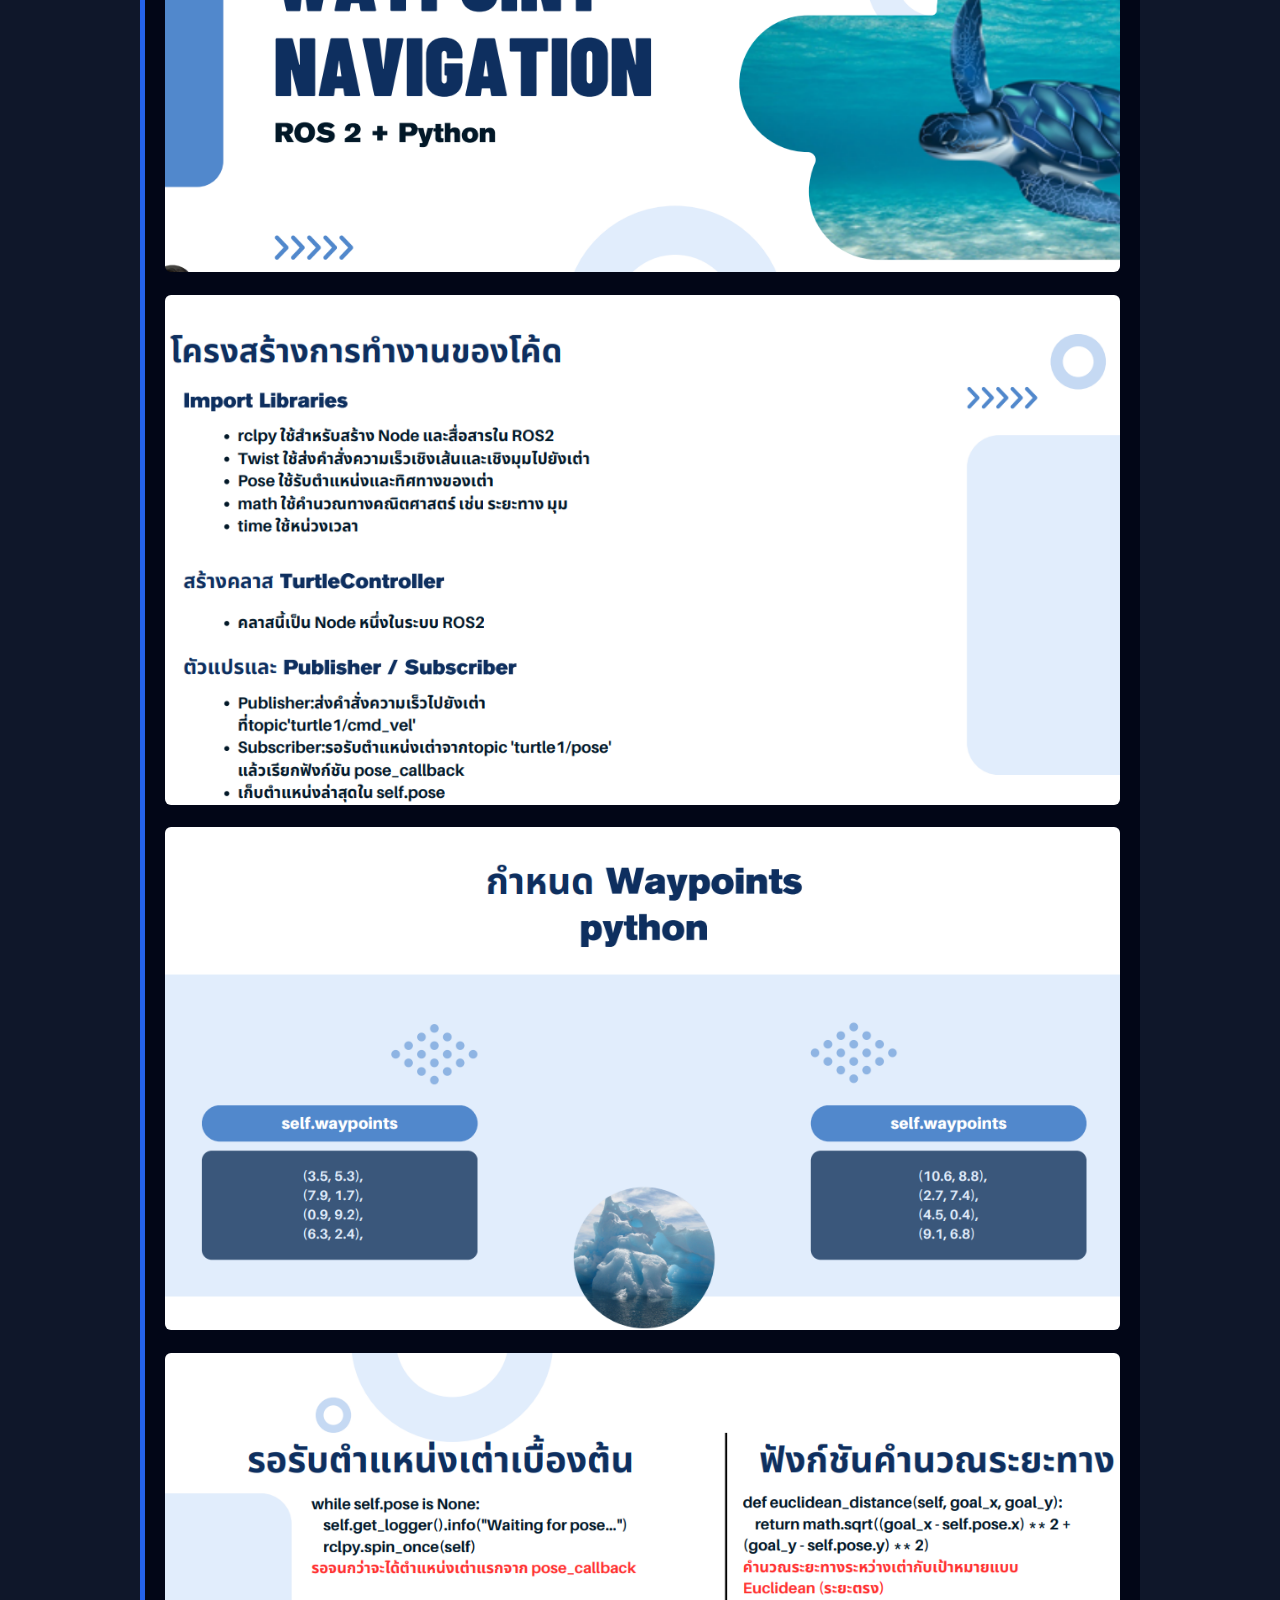
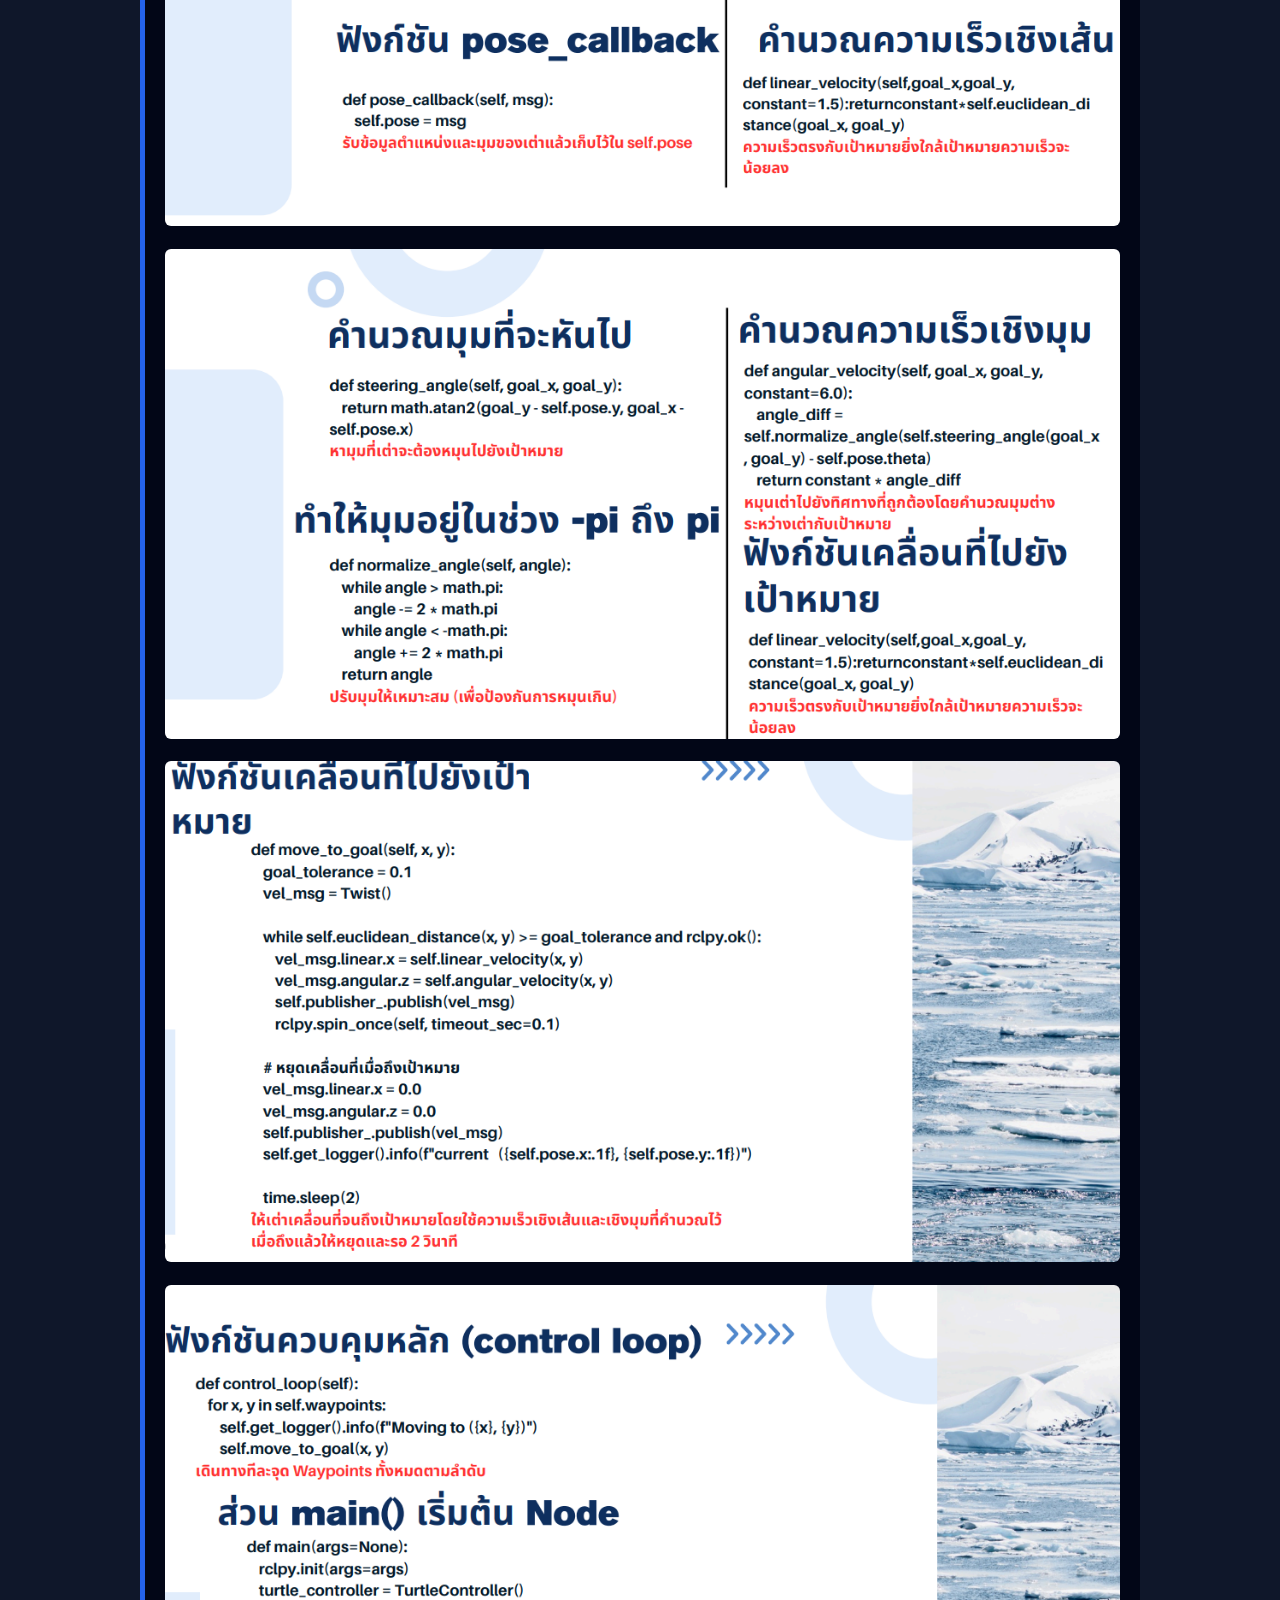
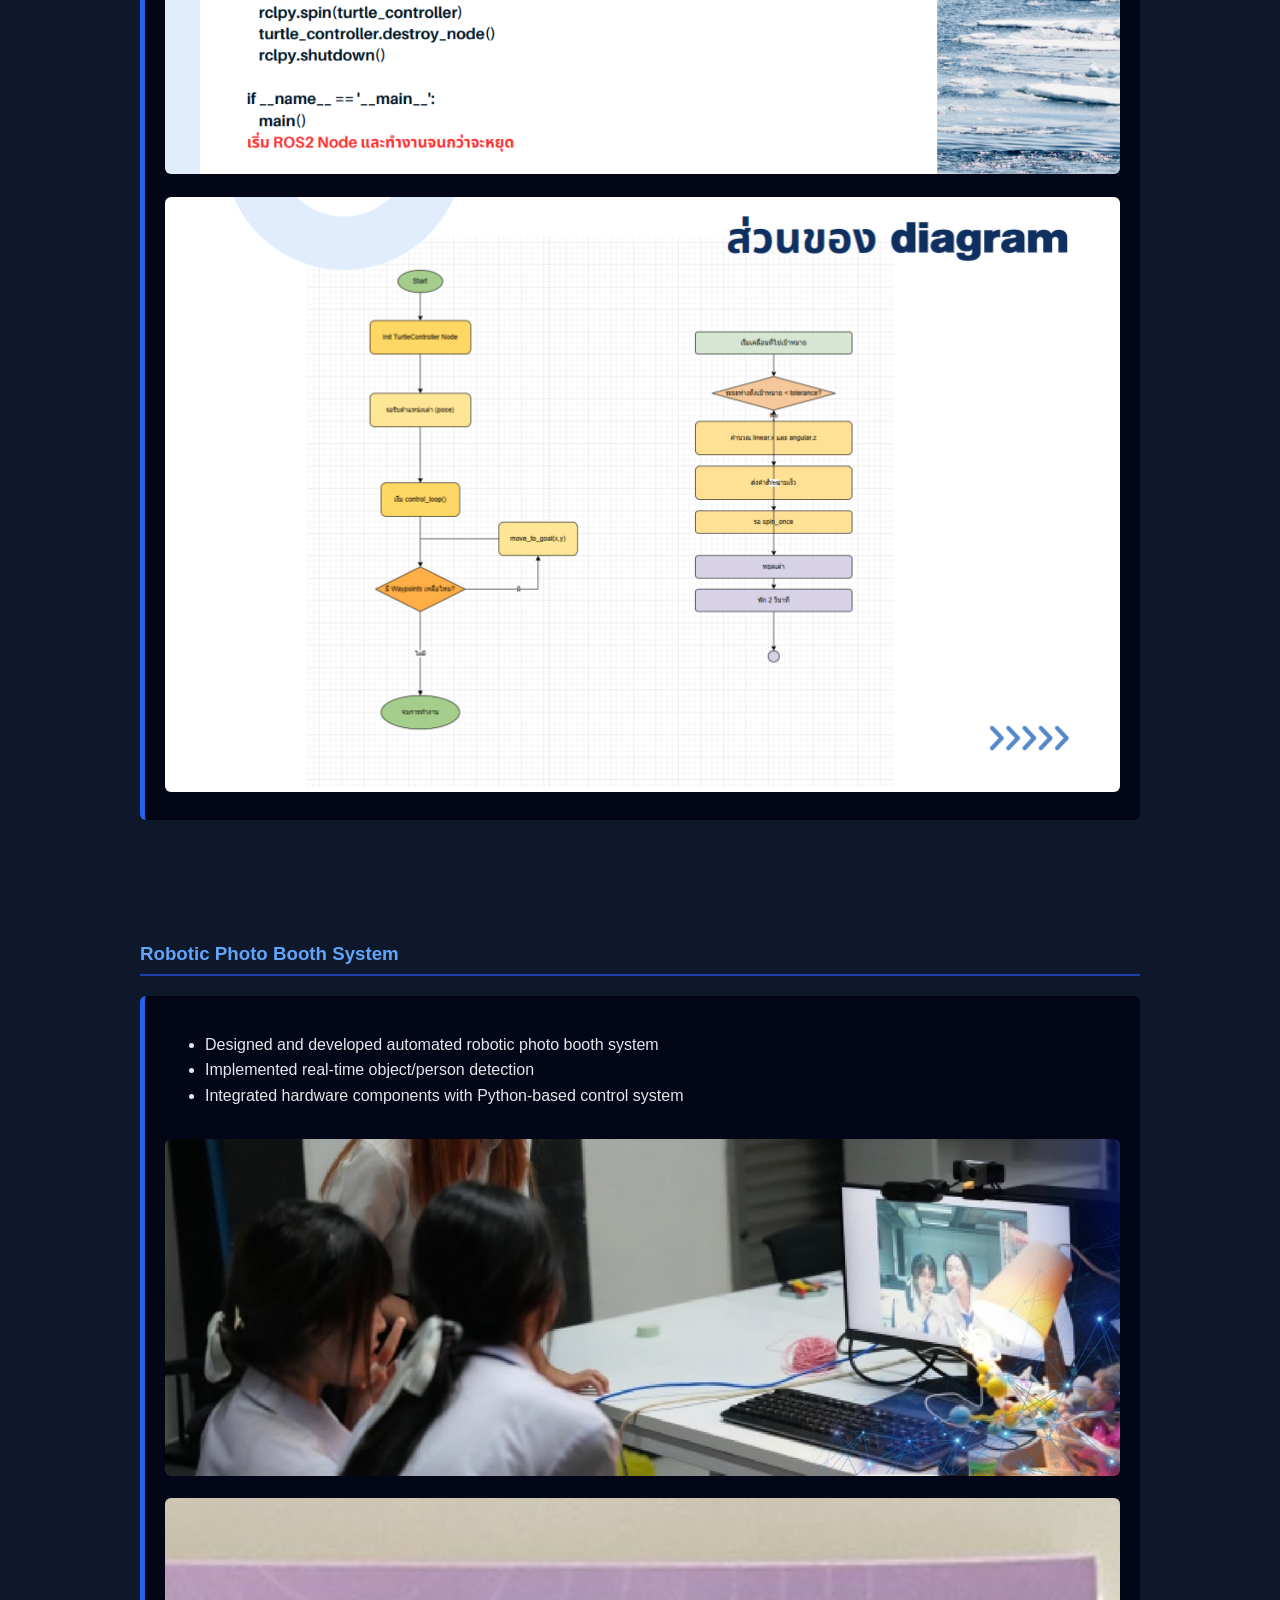
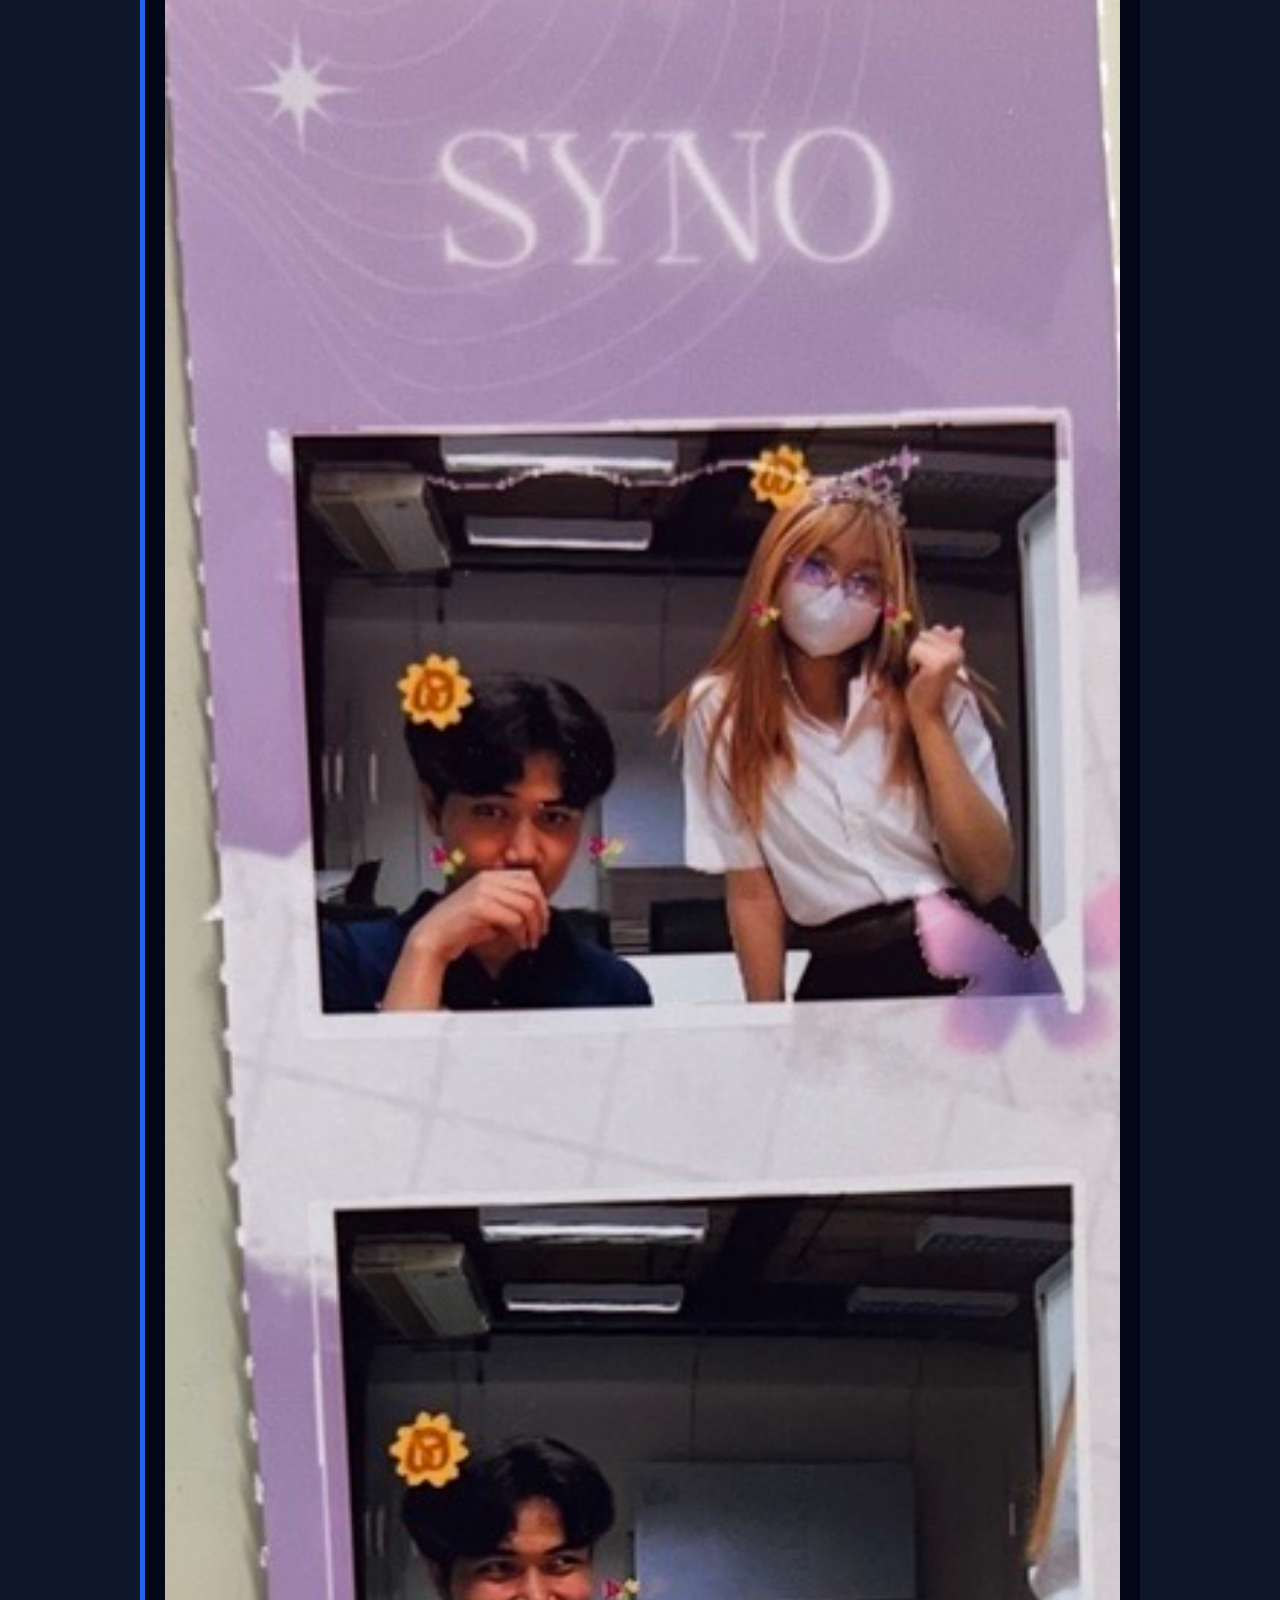
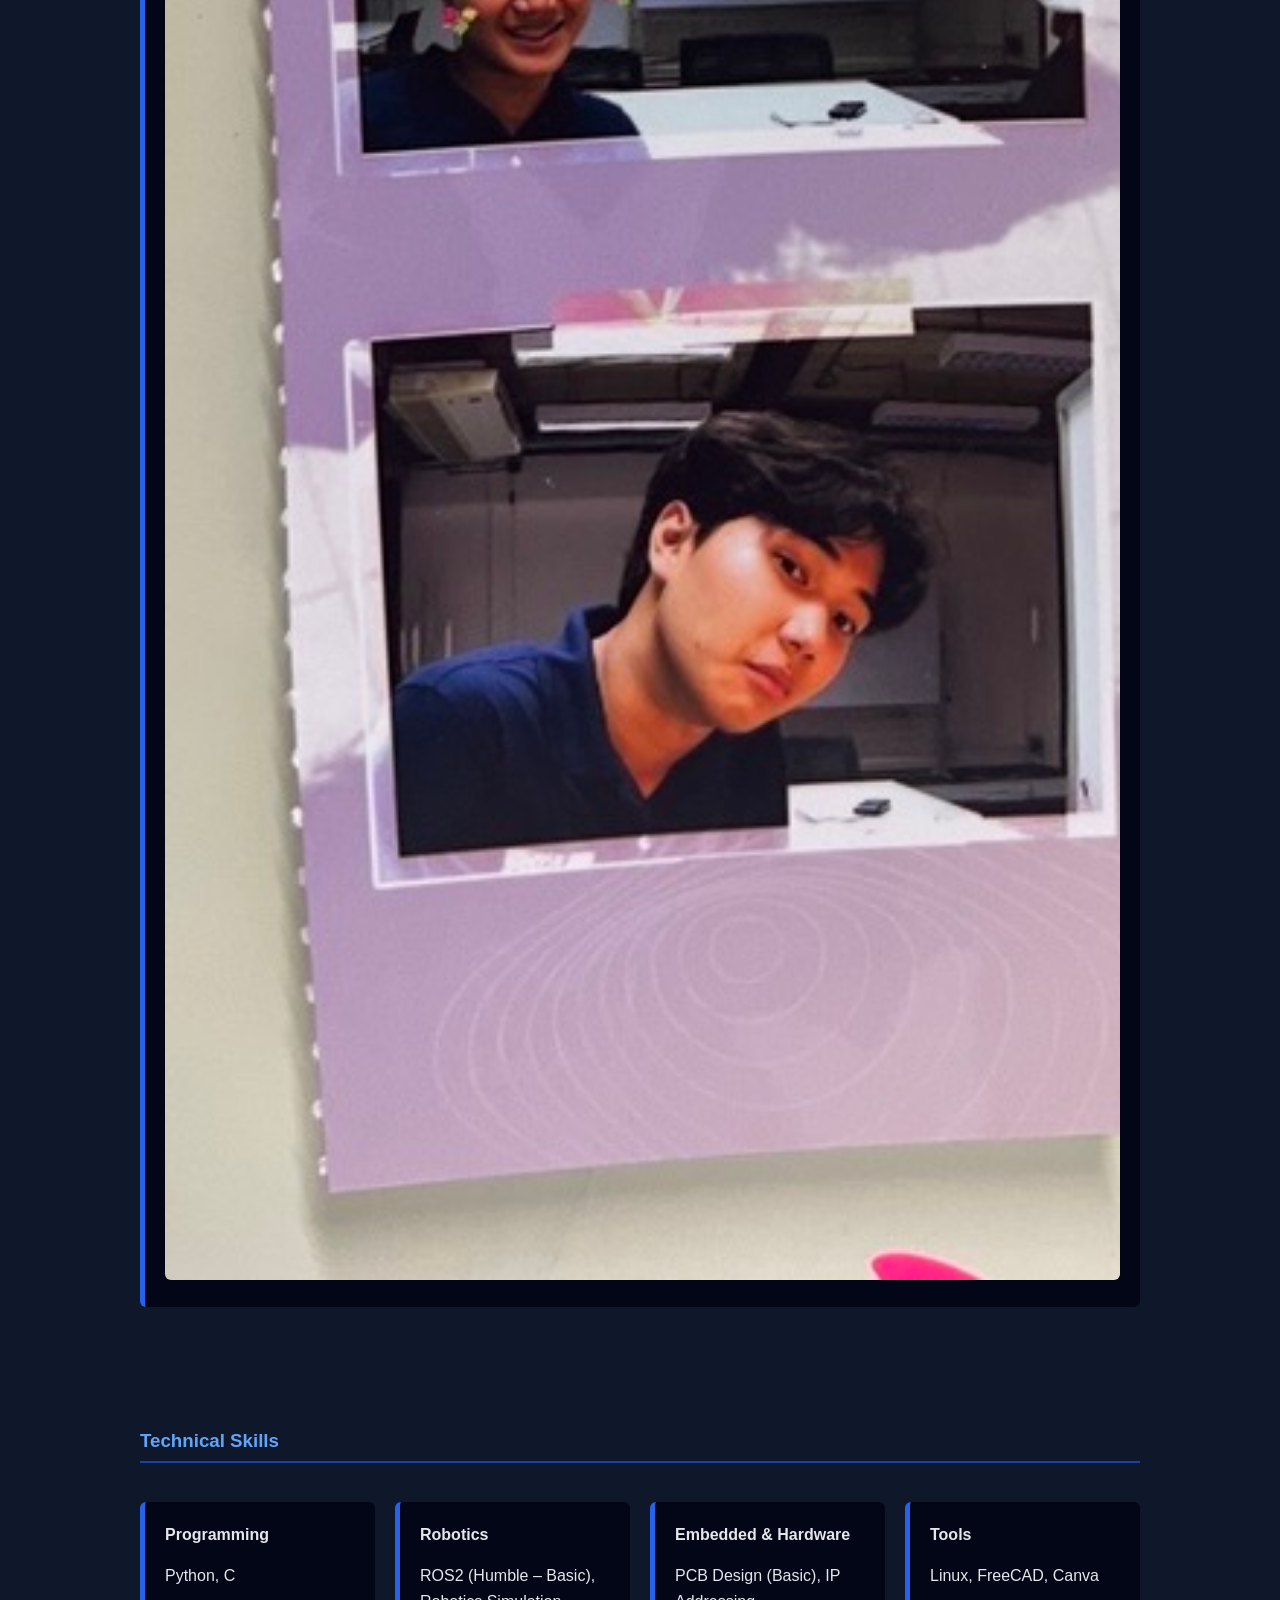
==== commit f91f860b: "Update index.html" ====
--- a/index.html
+++ b/index.html
@@ -48,6 +48,11 @@
 margin-top:15px;
 border-radius:6px;
 }
+.skills{
+display:grid;
+grid-template-columns:repeat(auto-fit,minmax(220px,1fr));
+gap:20px;
+}
 footer{
 background:#020617;
 text-align:center;
@@ -64,22 +69,31 @@
 <img src="images/profile.jpg" class="profile-img">
 <h1>TANAKIT SONTHE</h1>
 <h2>Computer & Robotics Engineering Student</h2>
-<p>Bangkok, Thailand | tanakit.sont@bumail.net</p>
+<p>
+Bangkok, Thailand | Open to relocation<br>
+📞 +66 98 962 4614 | ✉️ tanakit.sont@bumail.net
+</p>
 </header>
 
 <section>
 <h3>Professional Summary</h3>
 <p>
-Computer and Robotics Engineering student with experience in ROS2,
-embedded systems, wireless sensor networks and automation systems.
-Strong foundation in Python and C with hands-on robotic simulation.
+Computer and Robotics Engineering student with hands-on experience in robotics systems,
+ROS2, embedded systems, and wireless sensor networks.
+Strong foundation in Python and C with practical experience in robotic simulation,
+computer vision and system integration.
 </p>
 </section>
 
 <section>
 <h3>WiFi Heat Map Project</h3>
 <div class="card">
-<p>Collected RSSI data and generated heat maps for signal coverage analysis.</p>
+<ul>
+<li>Conducted building-wide WiFi site survey by collecting RSSI data</li>
+<li>Generated heat maps to visualize wireless signal coverage</li>
+<li>Improved understanding of wireless network planning and optimization</li>
+</ul>
+
 <img src="images/wifi1.png" class="project-img">
 <img src="images/wifi2.png" class="project-img">
 <img src="images/wifi3.png" class="project-img">
@@ -89,9 +103,14 @@
 </section>
 
 <section>
-<h3>ROS2 Project</h3>
+<h3>ROS2 Humble Fundamentals</h3>
 <div class="card">
-<p>Implemented ROS2 publisher/subscriber and navigation simulation.</p>
+<ul>
+<li>Developed ROS2 (Humble) workflows using Python</li>
+<li>Implemented publishers, subscribers and custom messages</li>
+<li>Demonstrated robot navigation using TurtleSim simulation</li>
+</ul>
+
 <img src="images/ros1.png" class="project-img">
 <img src="images/ros2.png" class="project-img">
 <img src="images/ros3.png" class="project-img">
@@ -104,16 +123,43 @@
 </section>
 
 <section>
-<h3>Robotic Photo Booth</h3>
+<h3>Robotic Photo Booth System</h3>
 <div class="card">
-<p>Automated camera triggering using object detection and Python control system.</p>
+<ul>
+<li>Designed and developed automated robotic photo booth system</li>
+<li>Implemented real-time object/person detection</li>
+<li>Integrated hardware components with Python-based control system</li>
+</ul>
+
 <img src="images/photobooth1.jpg" class="project-img">
 <img src="images/photobooth2.jpg" class="project-img">
 </div>
 </section>
 
+<section>
+<h3>Technical Skills</h3>
+<div class="skills">
+<div class="card">
+<strong>Programming</strong>
+<p>Python, C</p>
+</div>
+<div class="card">
+<strong>Robotics</strong>
+<p>ROS2 (Humble – Basic), Robotics Simulation</p>
+</div>
+<div class="card">
+<strong>Embedded & Hardware</strong>
+<p>PCB Design (Basic), IP Addressing</p>
+</div>
+<div class="card">
+<strong>Tools</strong>
+<p>Linux, FreeCAD, Canva</p>
+</div>
+</div>
+</section>
+
 <footer>
-© 2026 Tanakit Sonthe | Robotics Portfolio
+© 2026 Tanakit Sonthe | Robotics & Intelligent Systems Portfolio
 </footer>
 
 </body>
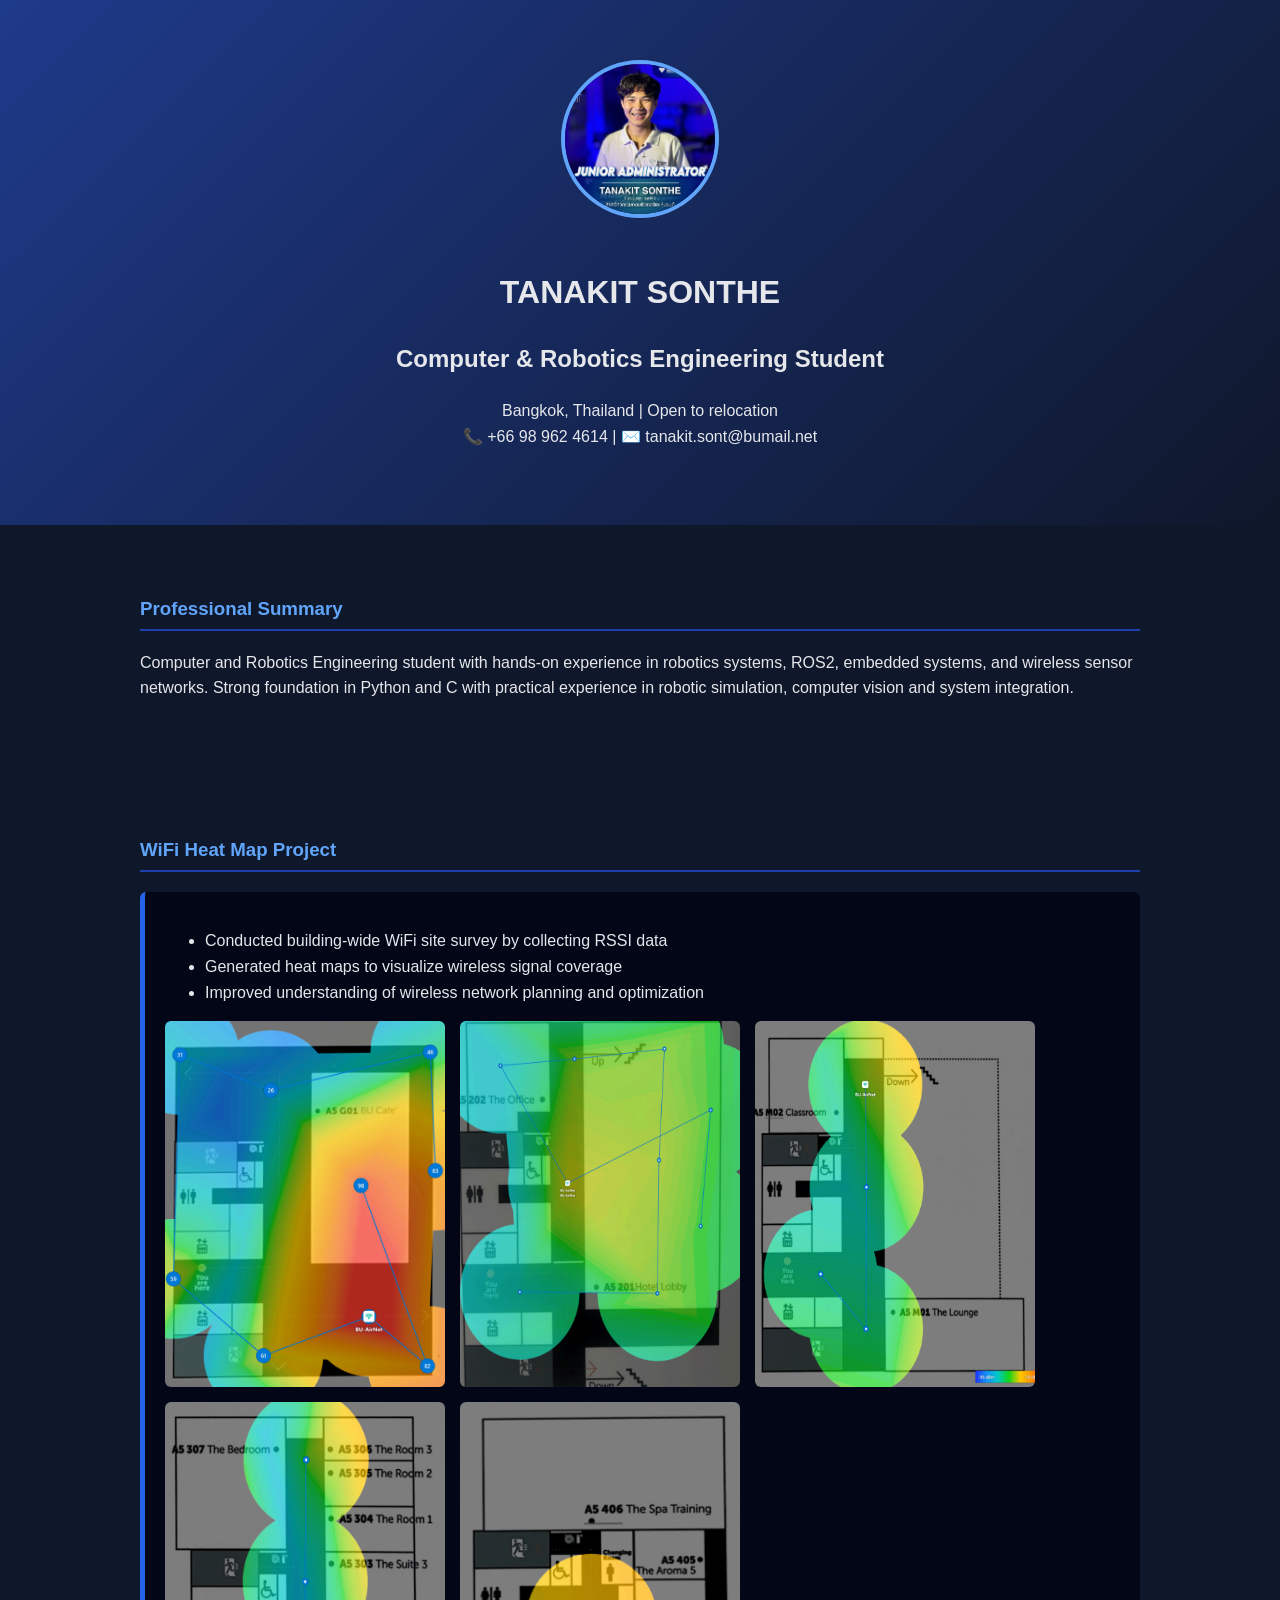
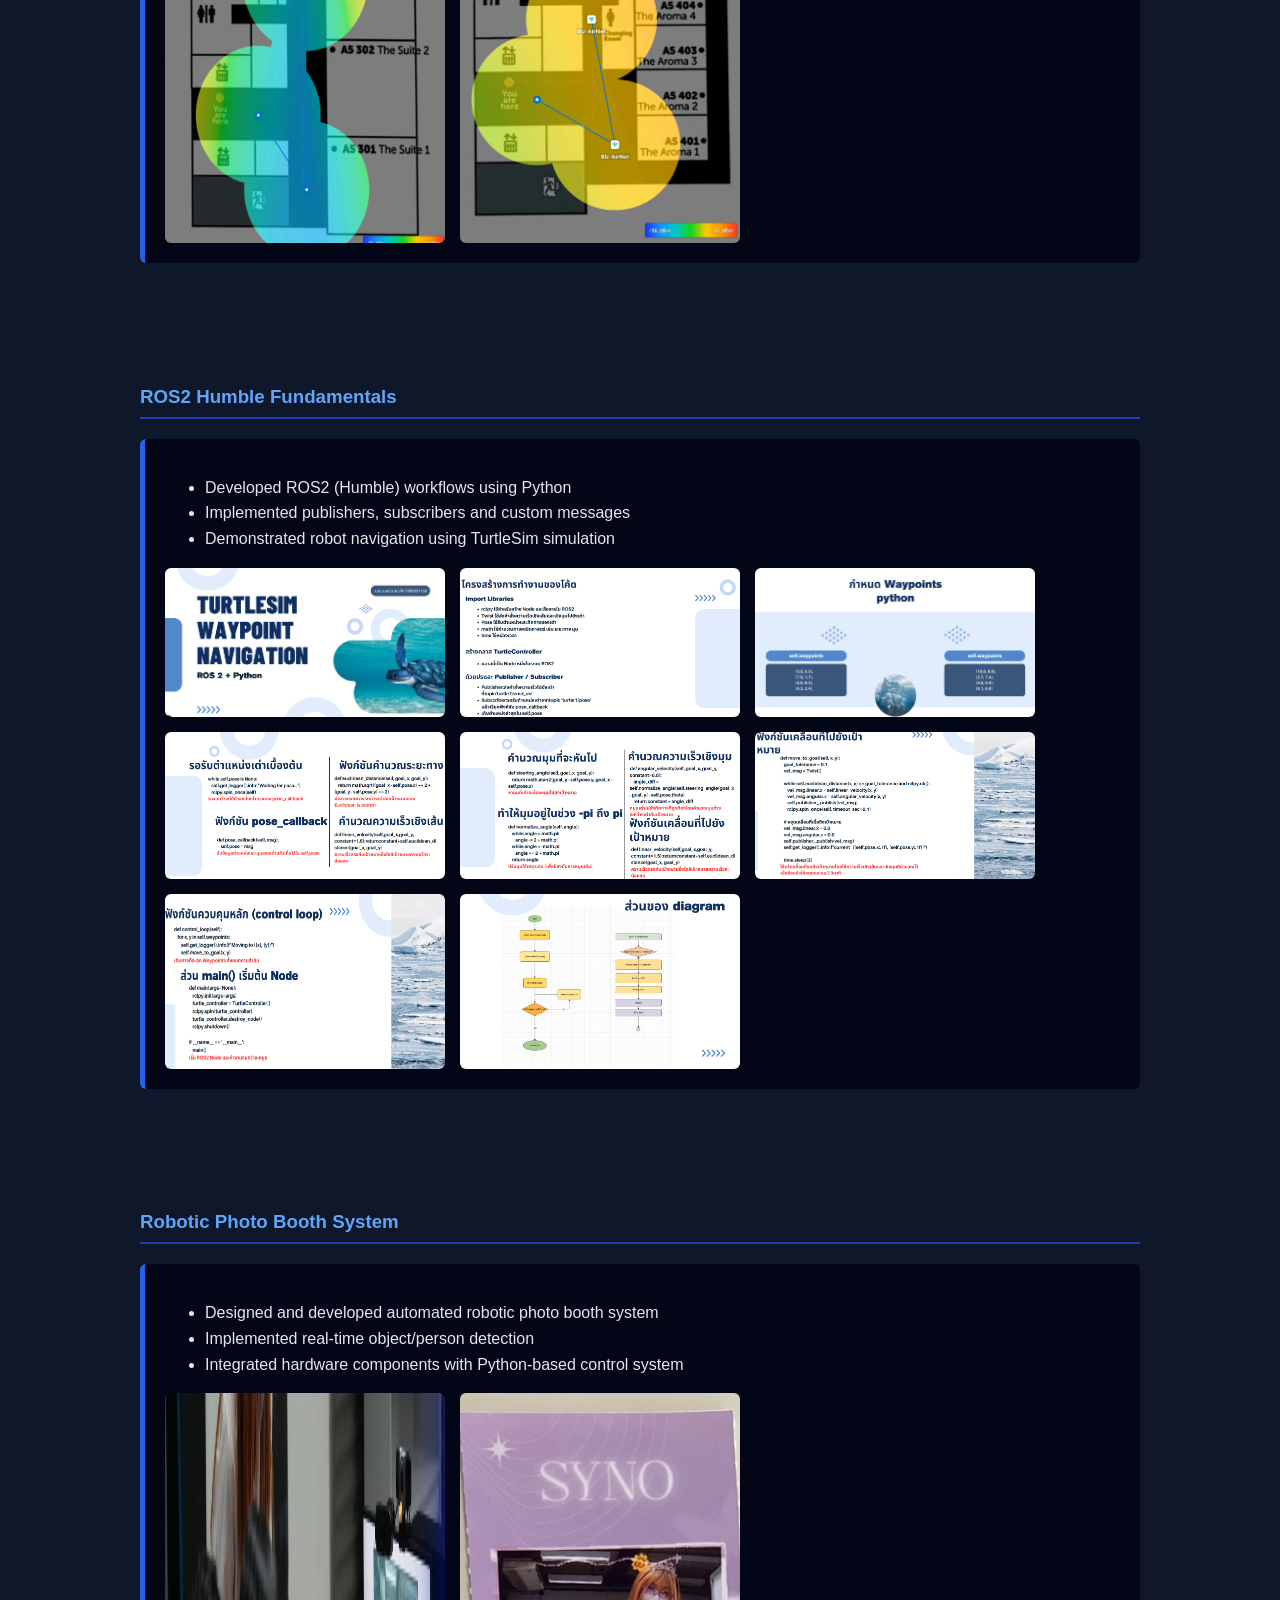
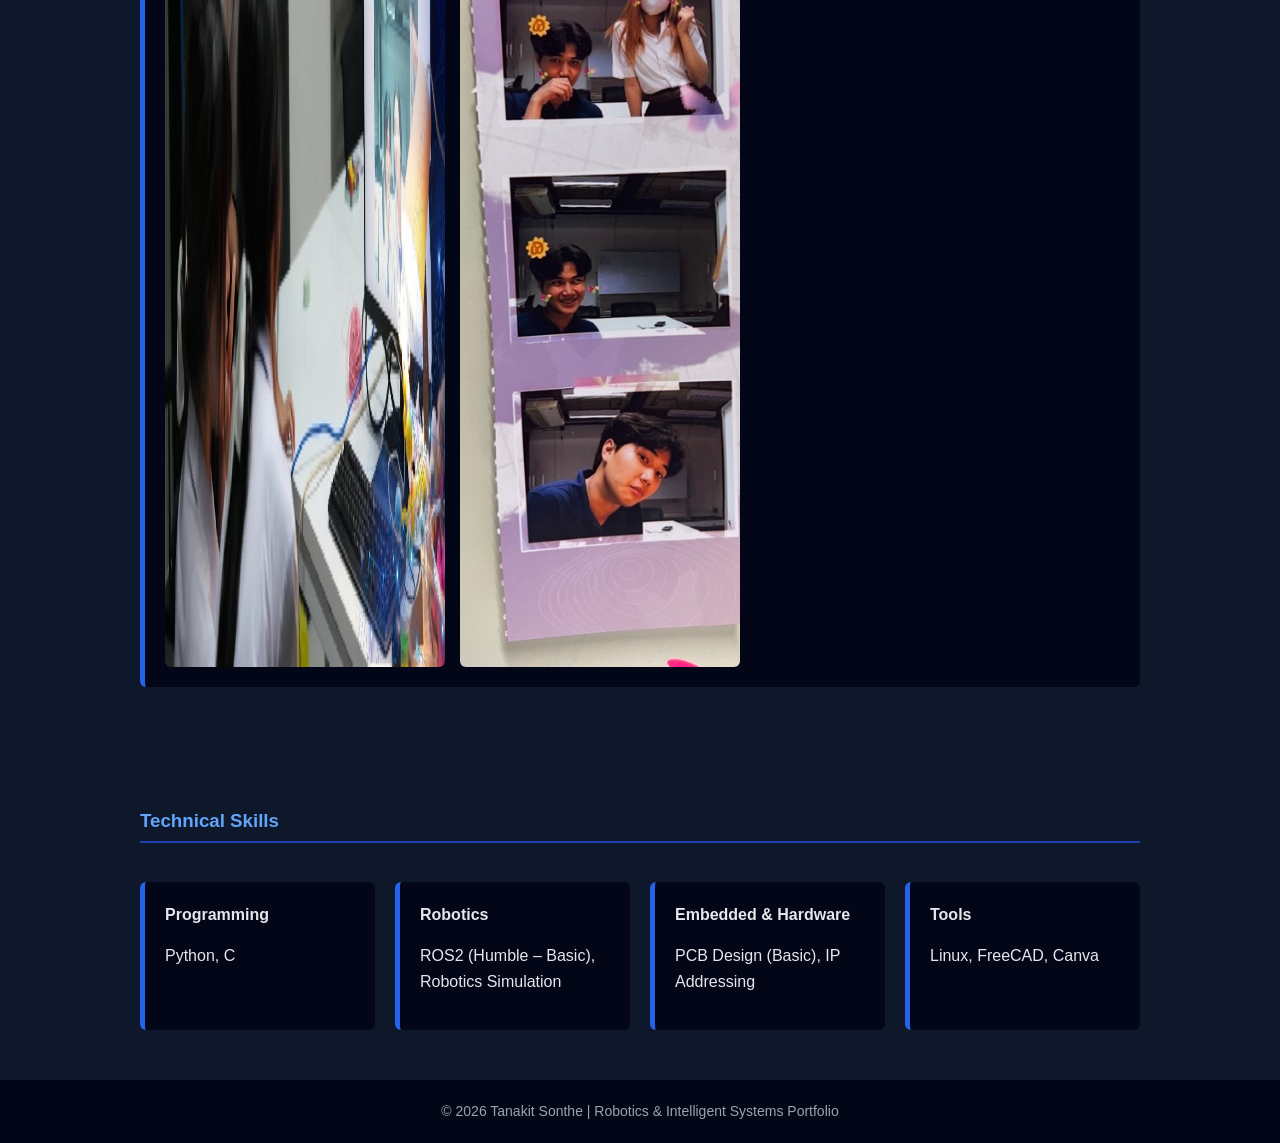
==== commit 38a3cbbe: "Update index.html" ====
--- a/index.html
+++ b/index.html
@@ -13,11 +13,13 @@
 color:#e5e7eb;
 line-height:1.6;
 }
+
 header{
 background:linear-gradient(135deg,#1e3a8a,#0f172a);
 padding:60px 20px;
 text-align:center;
 }
+
 .profile-img{
 width:150px;
 height:150px;
@@ -26,16 +28,19 @@
 border:4px solid #60a5fa;
 margin-bottom:20px;
 }
+
 section{
 max-width:1000px;
 margin:auto;
 padding:50px 20px;
 }
+
 h3{
 color:#60a5fa;
 border-bottom:2px solid #1e40af;
 padding-bottom:5px;
 }
+
 .card{
 background:#020617;
 border-left:5px solid #2563eb;
@@ -43,16 +48,31 @@
 margin-top:20px;
 border-radius:6px;
 }
+
+/* 🔥 ปรับขนาดรูปใหม่ */
+.image-grid{
+display:flex;
+flex-wrap:wrap;
+gap:15px;
+margin-top:15px;
+}
+
 .project-img{
-width:100%;
-margin-top:15px;
+width:280px;
 border-radius:6px;
+transition:0.3s;
 }
+
+.project-img:hover{
+transform:scale(1.05);
+}
+
 .skills{
 display:grid;
 grid-template-columns:repeat(auto-fit,minmax(220px,1fr));
 gap:20px;
 }
+
 footer{
 background:#020617;
 text-align:center;
@@ -94,11 +114,14 @@
 <li>Improved understanding of wireless network planning and optimization</li>
 </ul>
 
+<div class="image-grid">
 <img src="images/wifi1.png" class="project-img">
 <img src="images/wifi2.png" class="project-img">
 <img src="images/wifi3.png" class="project-img">
 <img src="images/wifi4.png" class="project-img">
 <img src="images/wifi15.png" class="project-img">
+</div>
+
 </div>
 </section>
 
@@ -111,6 +134,7 @@
 <li>Demonstrated robot navigation using TurtleSim simulation</li>
 </ul>
 
+<div class="image-grid">
 <img src="images/ros1.png" class="project-img">
 <img src="images/ros2.png" class="project-img">
 <img src="images/ros3.png" class="project-img">
@@ -119,6 +143,8 @@
 <img src="images/ros6.png" class="project-img">
 <img src="images/ros7.png" class="project-img">
 <img src="images/ros8.png" class="project-img">
+</div>
+
 </div>
 </section>
 
@@ -131,8 +157,11 @@
 <li>Integrated hardware components with Python-based control system</li>
 </ul>
 
+<div class="image-grid">
 <img src="images/photobooth1.jpg" class="project-img">
 <img src="images/photobooth2.jpg" class="project-img">
+</div>
+
 </div>
 </section>
 
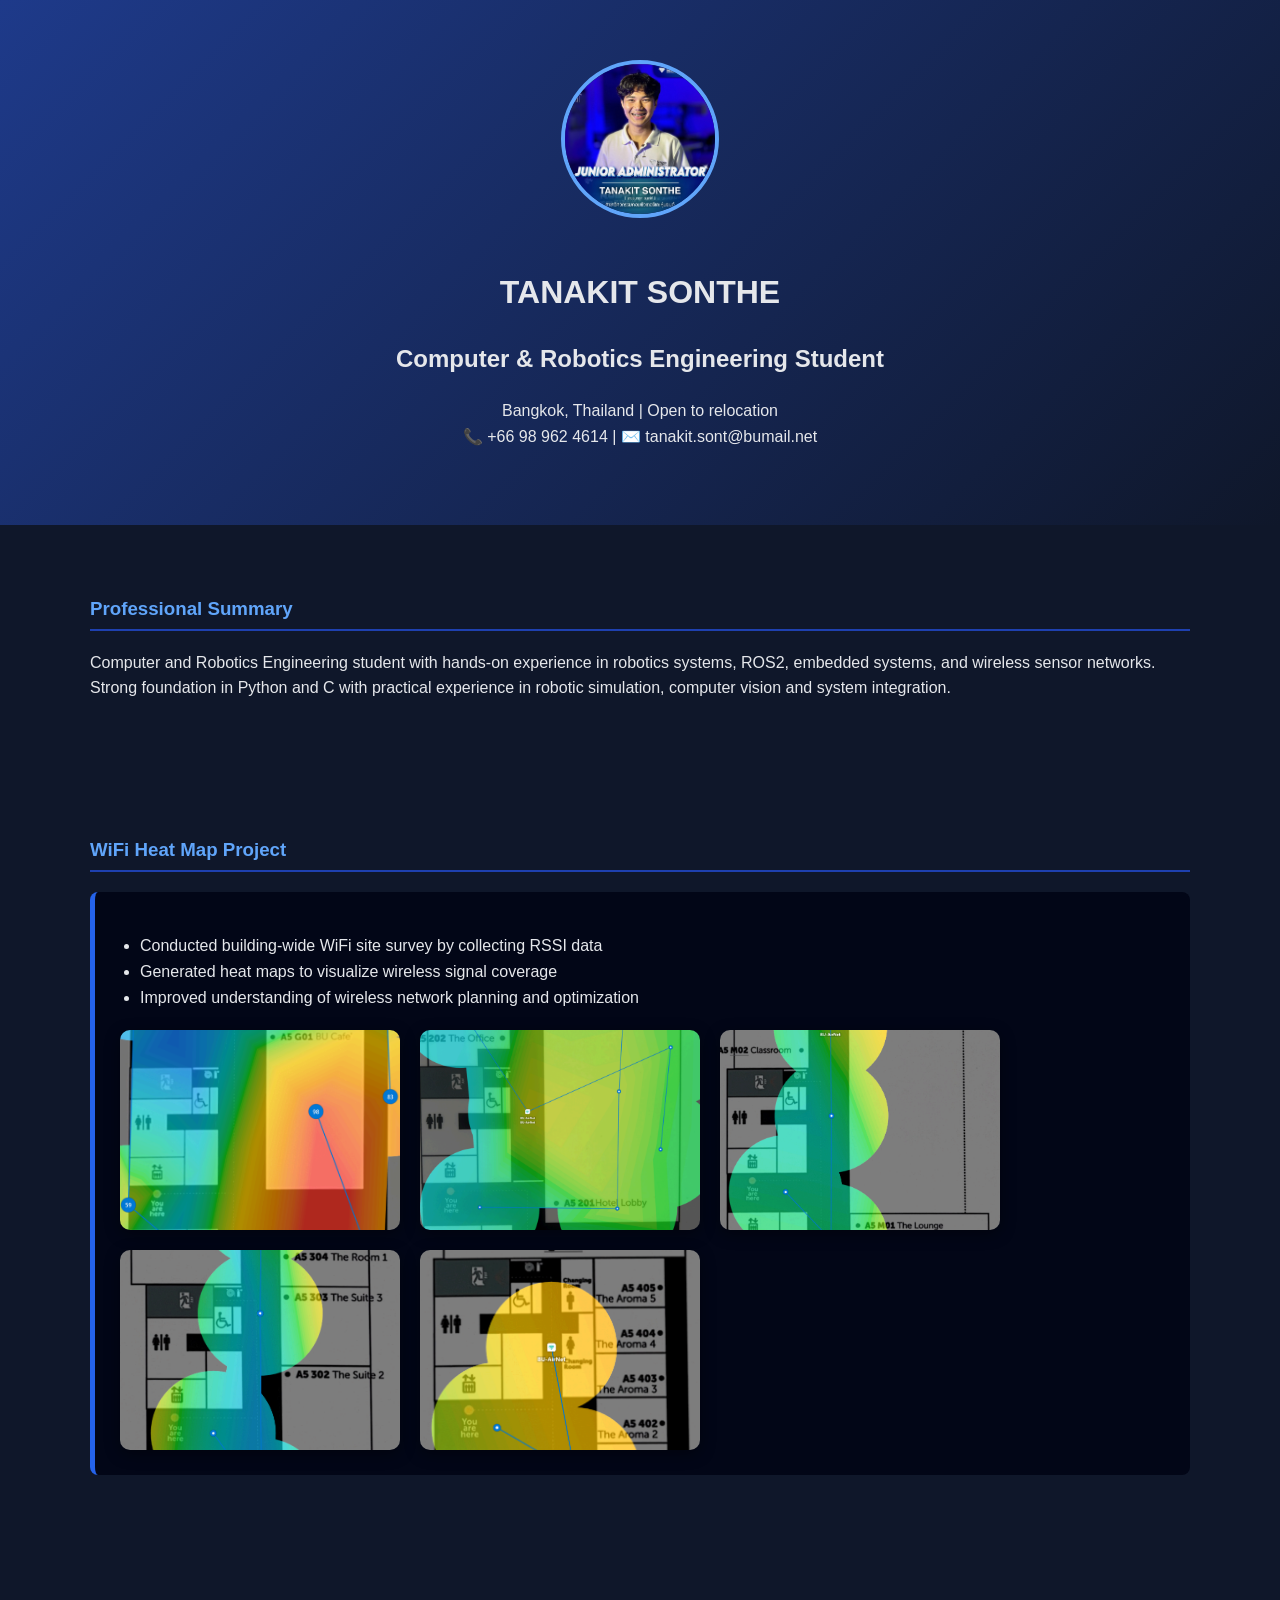
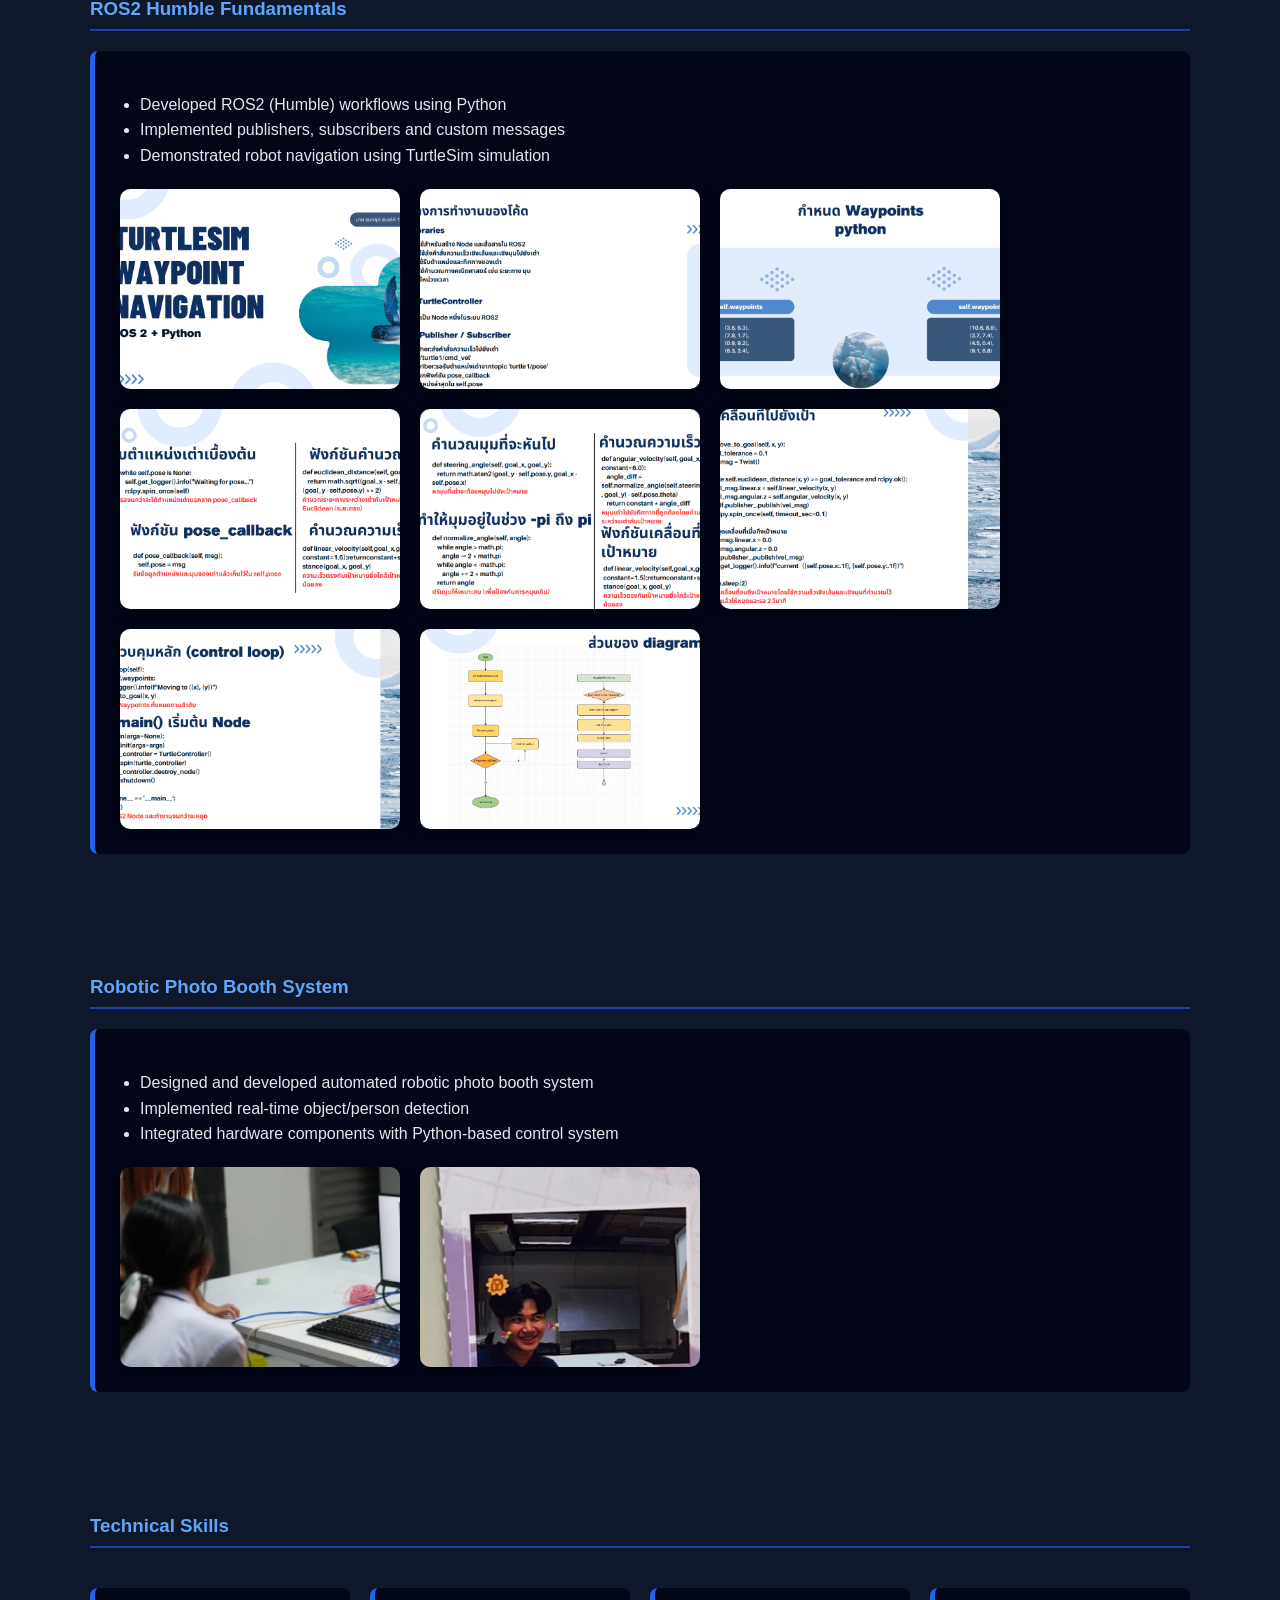
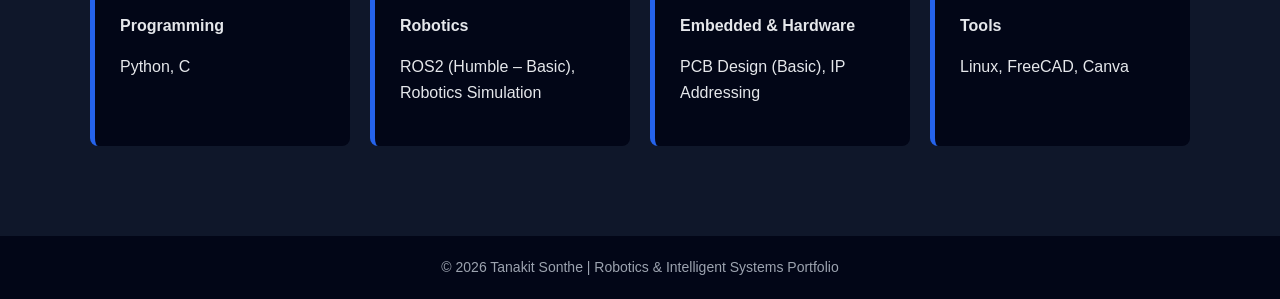
==== commit 739f4fe7: "Update index.html" ====
--- a/index.html
+++ b/index.html
@@ -30,7 +30,7 @@
 }
 
 section{
-max-width:1000px;
+max-width:1100px;
 margin:auto;
 padding:50px 20px;
 }
@@ -44,23 +44,31 @@
 .card{
 background:#020617;
 border-left:5px solid #2563eb;
-padding:20px;
+padding:25px;
 margin-top:20px;
-border-radius:6px;
-}
-
-/* 🔥 ปรับขนาดรูปใหม่ */
+border-radius:8px;
+}
+
+ul{
+padding-left:20px;
+}
+
+/* 🔥 จัดเรียงรูป */
 .image-grid{
 display:flex;
 flex-wrap:wrap;
-gap:15px;
-margin-top:15px;
-}
-
+gap:20px;
+margin-top:20px;
+}
+
+/* 🔥 แก้ไม่ให้รูปยืด */
 .project-img{
 width:280px;
-border-radius:6px;
-transition:0.3s;
+height:200px;
+object-fit:cover;
+border-radius:10px;
+box-shadow:0 4px 15px rgba(0,0,0,0.4);
+transition:0.3s ease;
 }
 
 .project-img:hover{
@@ -71,6 +79,7 @@
 display:grid;
 grid-template-columns:repeat(auto-fit,minmax(220px,1fr));
 gap:20px;
+margin-top:20px;
 }
 
 footer{
@@ -79,6 +88,7 @@
 padding:20px;
 font-size:14px;
 color:#9ca3af;
+margin-top:40px;
 }
 </style>
 </head>
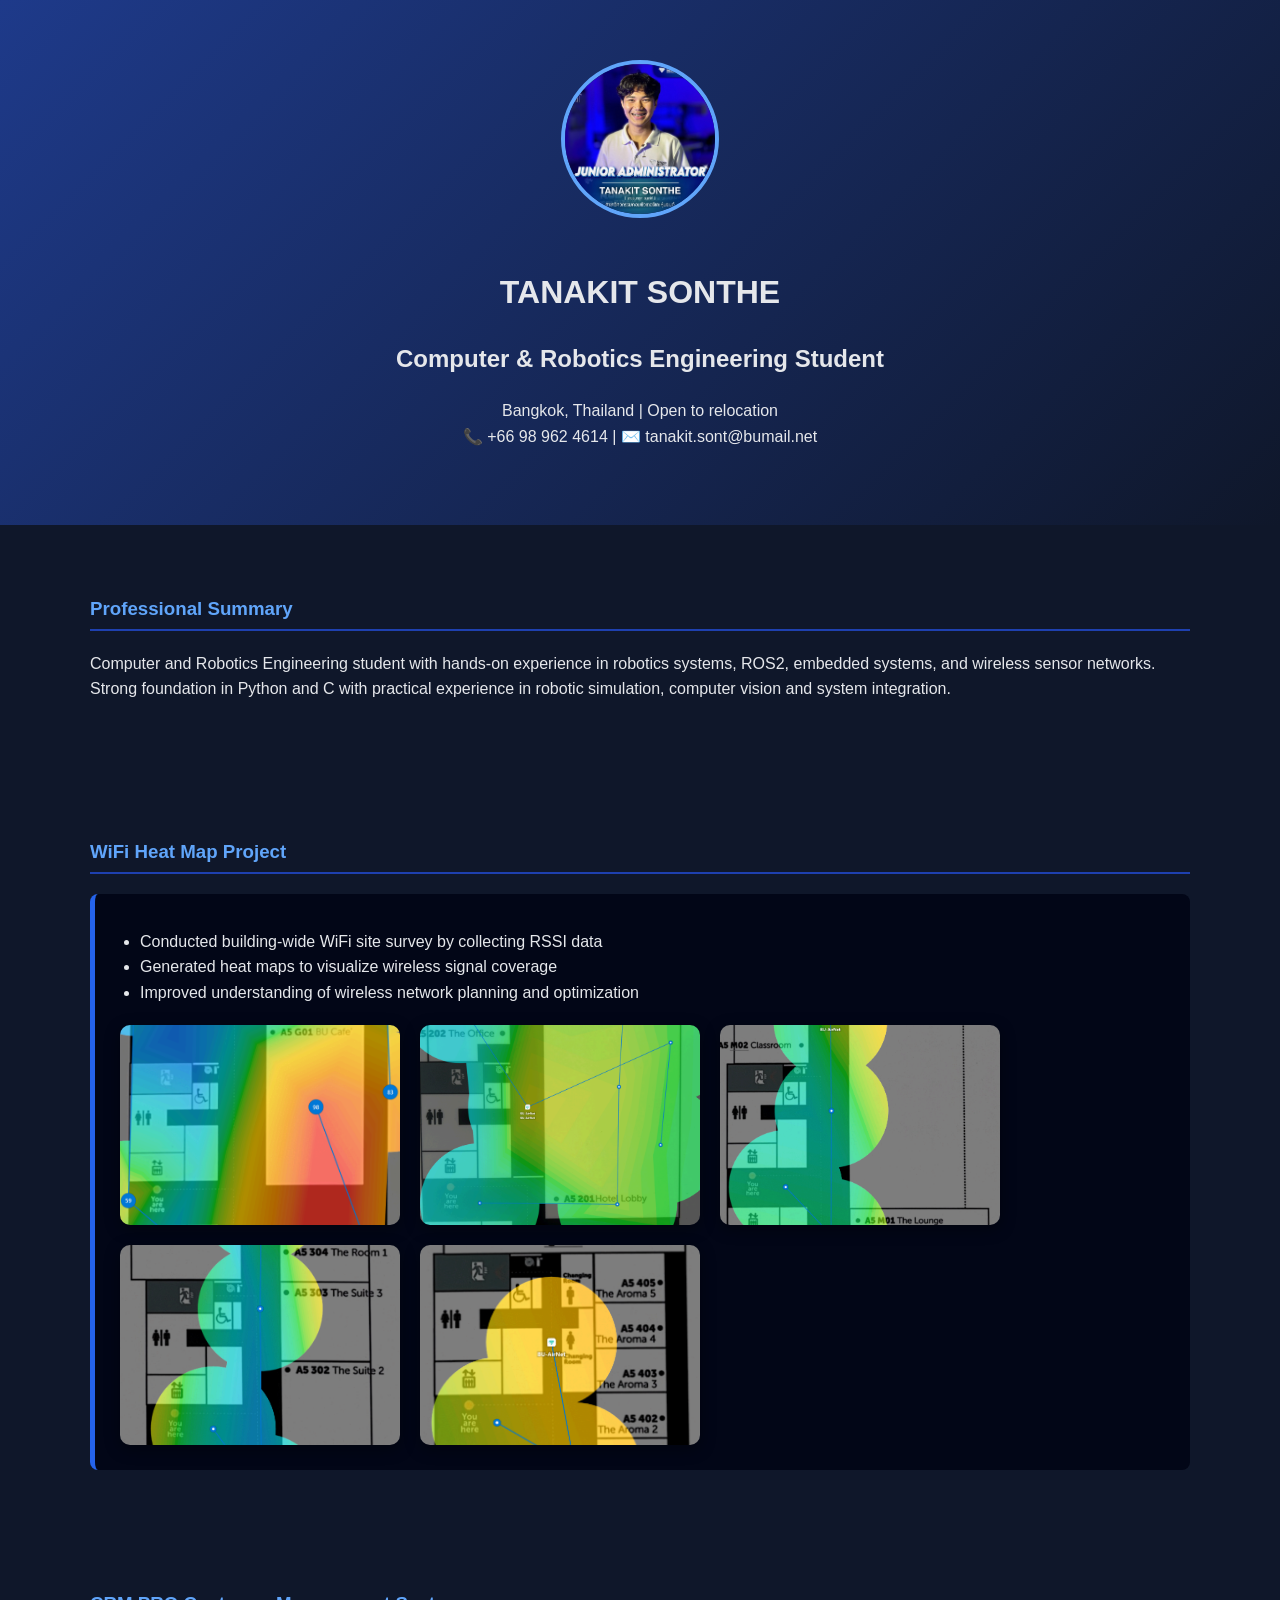
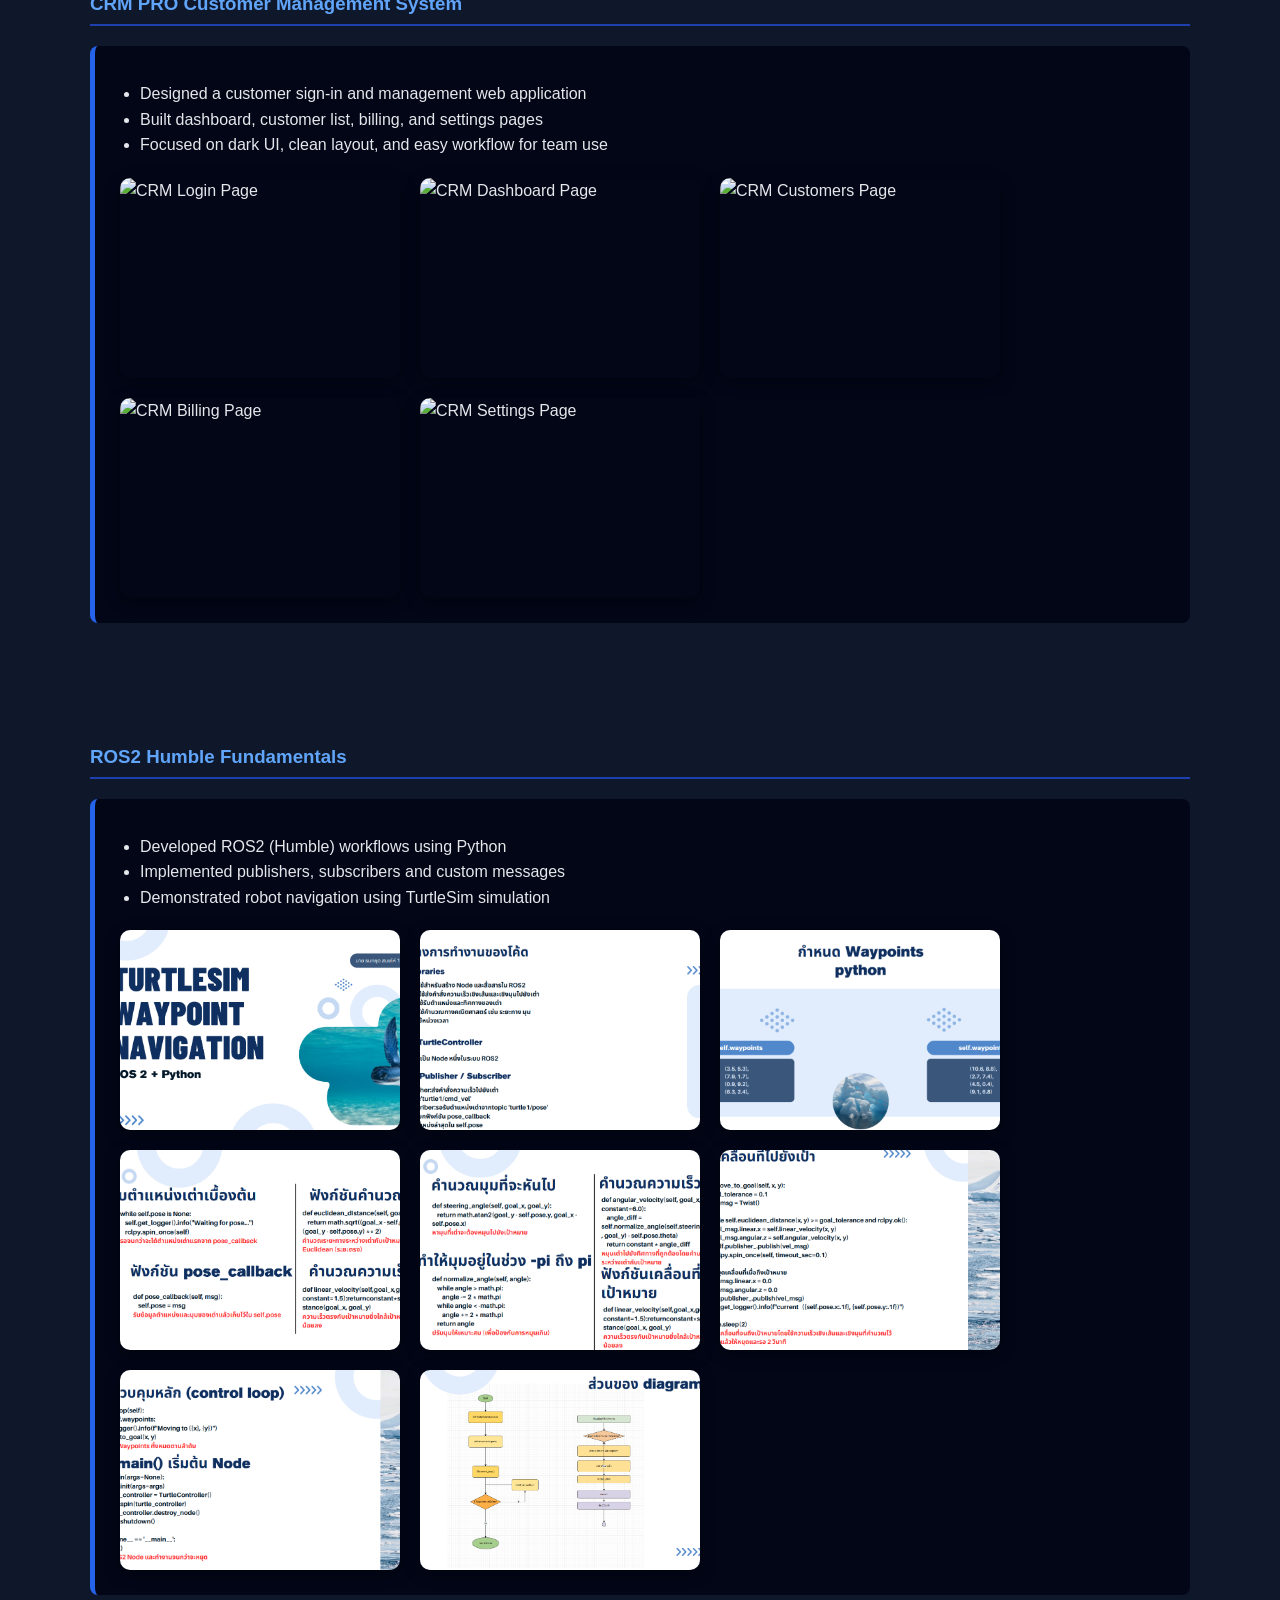
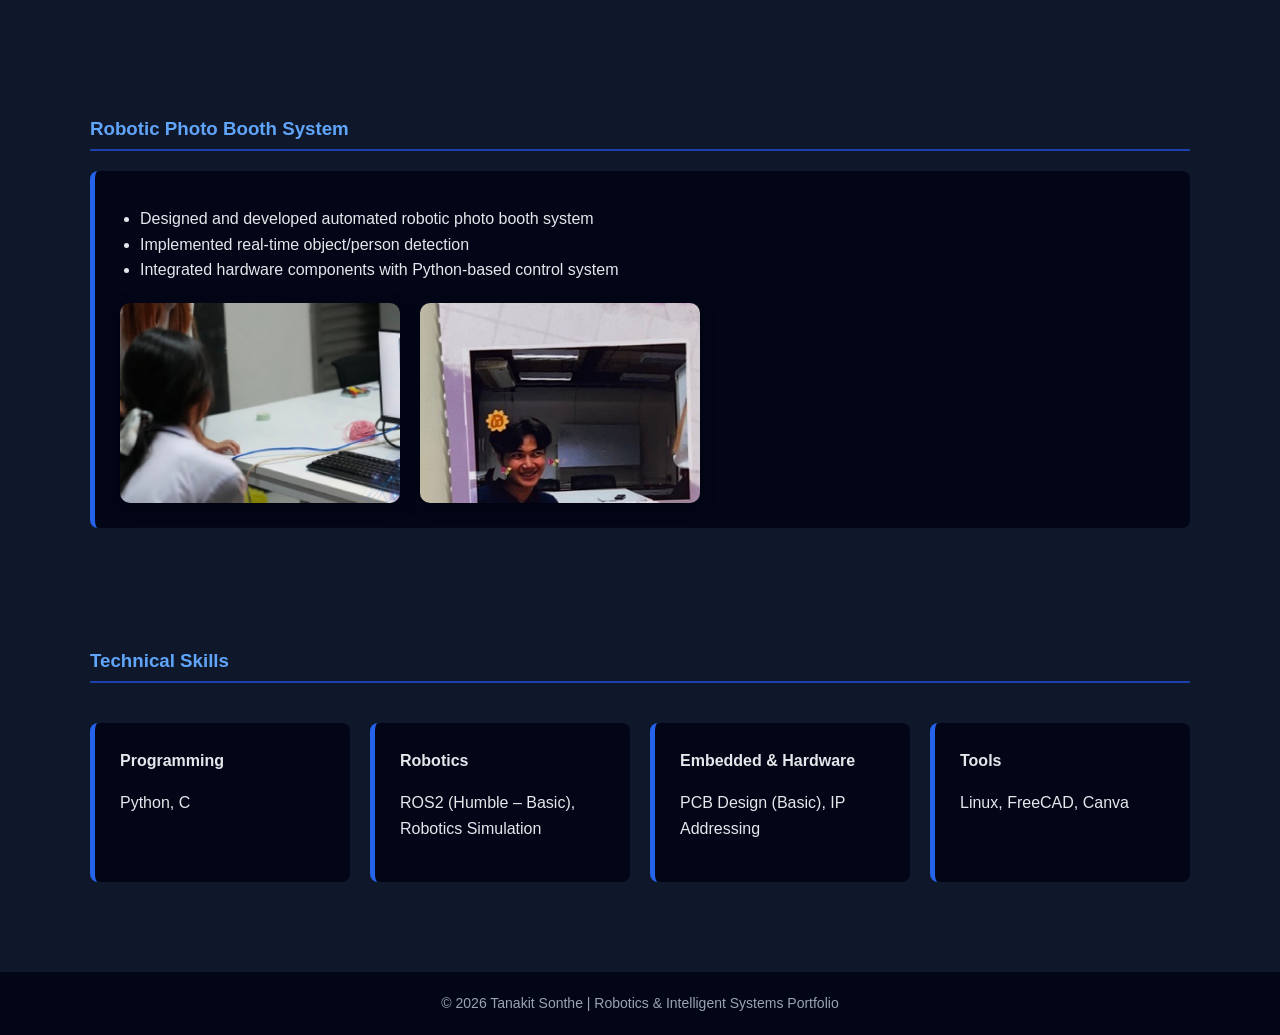
==== commit e86b80b2: "Enhance image elements with alt attributes Added alt attributes to images for better accessibility." ====
--- a/index.html
+++ b/index.html
@@ -39,6 +39,7 @@
 color:#60a5fa;
 border-bottom:2px solid #1e40af;
 padding-bottom:5px;
+margin-bottom:20px;
 }
 
 .card{
@@ -51,9 +52,9 @@
 
 ul{
 padding-left:20px;
-}
-
-/* 🔥 จัดเรียงรูป */
+margin-top:10px;
+}
+
 .image-grid{
 display:flex;
 flex-wrap:wrap;
@@ -61,7 +62,6 @@
 margin-top:20px;
 }
 
-/* 🔥 แก้ไม่ให้รูปยืด */
 .project-img{
 width:280px;
 height:200px;
@@ -96,7 +96,7 @@
 <body>
 
 <header>
-<img src="images/profile.jpg" class="profile-img">
+<img src="images/profile.jpg" class="profile-img" alt="Profile">
 <h1>TANAKIT SONTHE</h1>
 <h2>Computer & Robotics Engineering Student</h2>
 <p>
@@ -125,13 +125,31 @@
 </ul>
 
 <div class="image-grid">
-<img src="images/wifi1.png" class="project-img">
-<img src="images/wifi2.png" class="project-img">
-<img src="images/wifi3.png" class="project-img">
-<img src="images/wifi4.png" class="project-img">
-<img src="images/wifi15.png" class="project-img">
-</div>
-
+<img src="images/wifi1.png" class="project-img" alt="WiFi Heat Map 1">
+<img src="images/wifi2.png" class="project-img" alt="WiFi Heat Map 2">
+<img src="images/wifi3.png" class="project-img" alt="WiFi Heat Map 3">
+<img src="images/wifi4.png" class="project-img" alt="WiFi Heat Map 4">
+<img src="images/wifi15.png" class="project-img" alt="WiFi Heat Map 5">
+</div>
+</div>
+</section>
+
+<section>
+<h3>CRM PRO Customer Management System</h3>
+<div class="card">
+<ul>
+<li>Designed a customer sign-in and management web application</li>
+<li>Built dashboard, customer list, billing, and settings pages</li>
+<li>Focused on dark UI, clean layout, and easy workflow for team use</li>
+</ul>
+
+<div class="image-grid">
+<img src="images/crm-login.png" class="project-img" alt="CRM Login Page">
+<img src="images/crm-dashboard.png" class="project-img" alt="CRM Dashboard Page">
+<img src="images/crm-customers.png" class="project-img" alt="CRM Customers Page">
+<img src="images/crm-billing.png" class="project-img" alt="CRM Billing Page">
+<img src="images/crm-settings.png" class="project-img" alt="CRM Settings Page">
+</div>
 </div>
 </section>
 
@@ -145,16 +163,15 @@
 </ul>
 
 <div class="image-grid">
-<img src="images/ros1.png" class="project-img">
-<img src="images/ros2.png" class="project-img">
-<img src="images/ros3.png" class="project-img">
-<img src="images/ros4.png" class="project-img">
-<img src="images/ros5.png" class="project-img">
-<img src="images/ros6.png" class="project-img">
-<img src="images/ros7.png" class="project-img">
-<img src="images/ros8.png" class="project-img">
-</div>
-
+<img src="images/ros1.png" class="project-img" alt="ROS2 Project 1">
+<img src="images/ros2.png" class="project-img" alt="ROS2 Project 2">
+<img src="images/ros3.png" class="project-img" alt="ROS2 Project 3">
+<img src="images/ros4.png" class="project-img" alt="ROS2 Project 4">
+<img src="images/ros5.png" class="project-img" alt="ROS2 Project 5">
+<img src="images/ros6.png" class="project-img" alt="ROS2 Project 6">
+<img src="images/ros7.png" class="project-img" alt="ROS2 Project 7">
+<img src="images/ros8.png" class="project-img" alt="ROS2 Project 8">
+</div>
 </div>
 </section>
 
@@ -168,10 +185,9 @@
 </ul>
 
 <div class="image-grid">
-<img src="images/photobooth1.jpg" class="project-img">
-<img src="images/photobooth2.jpg" class="project-img">
-</div>
-
+<img src="images/photobooth1.jpg" class="project-img" alt="Photo Booth 1">
+<img src="images/photobooth2.jpg" class="project-img" alt="Photo Booth 2">
+</div>
 </div>
 </section>
 
